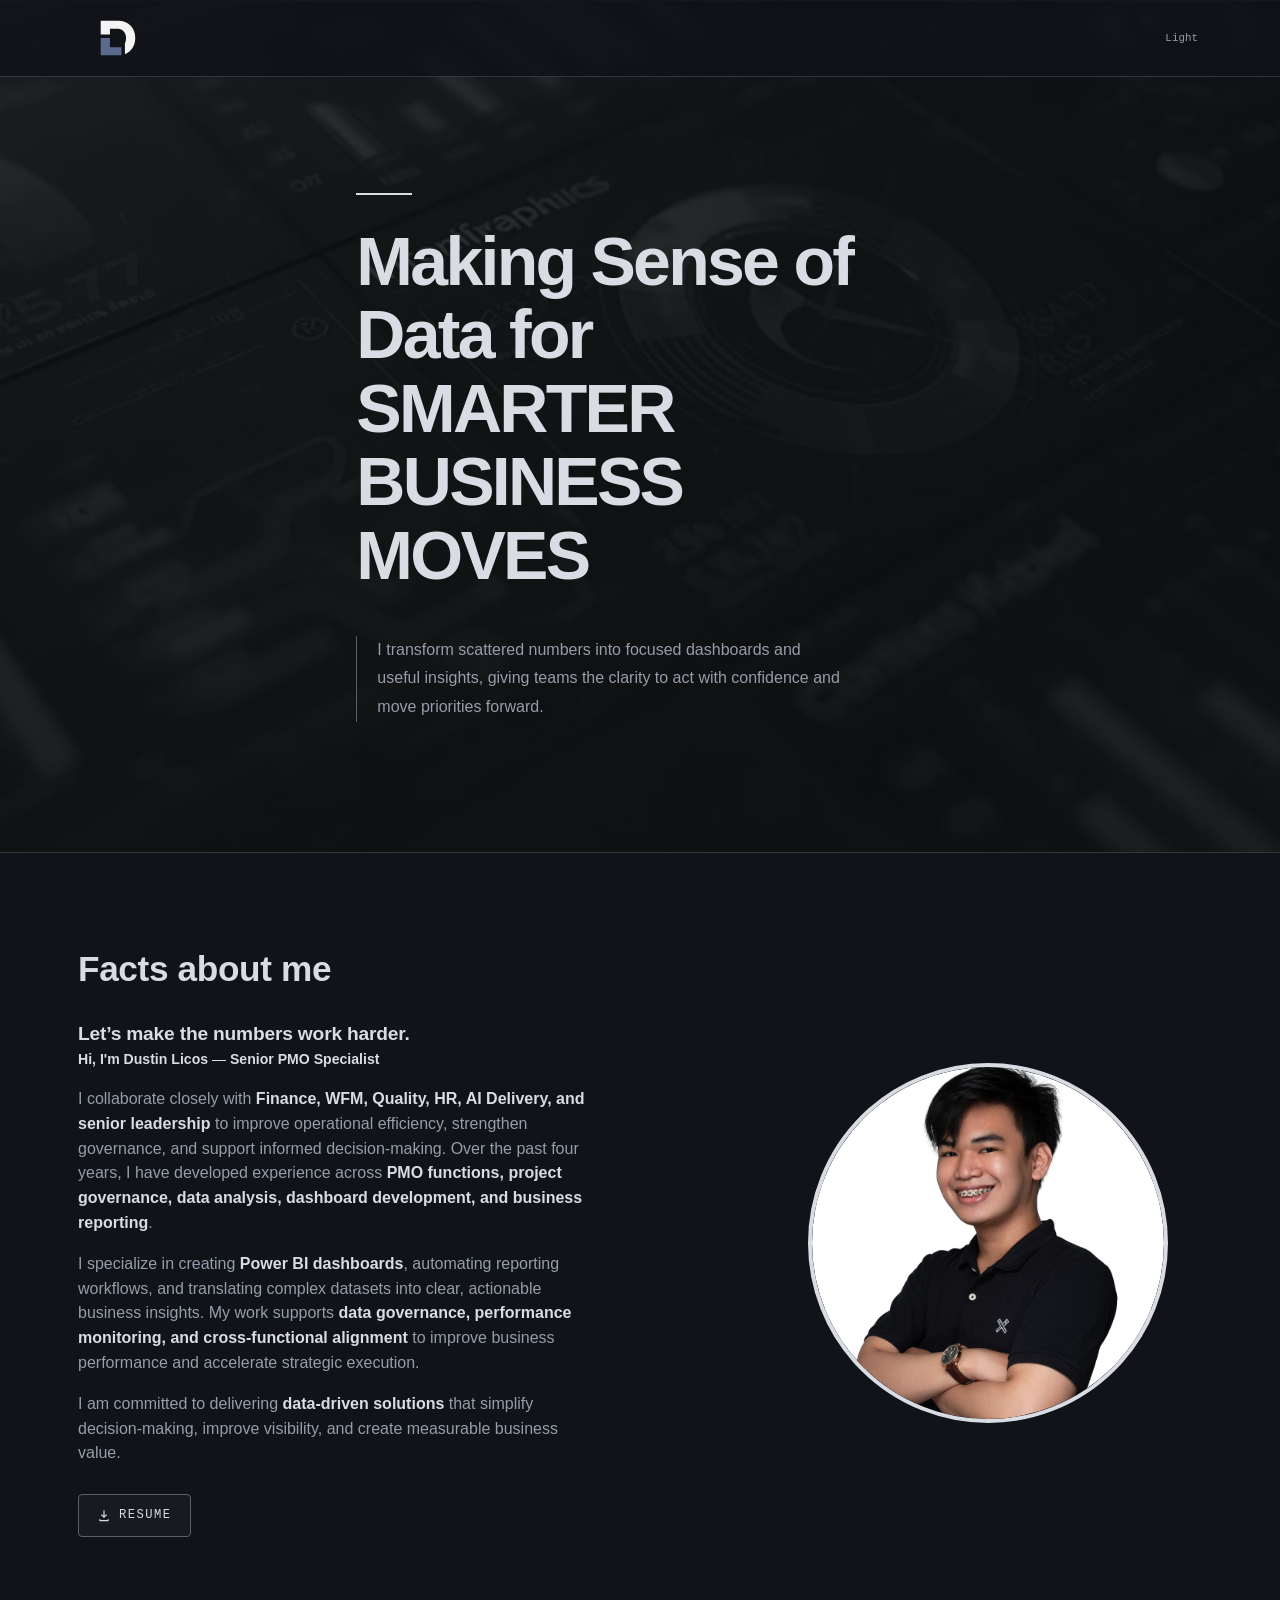
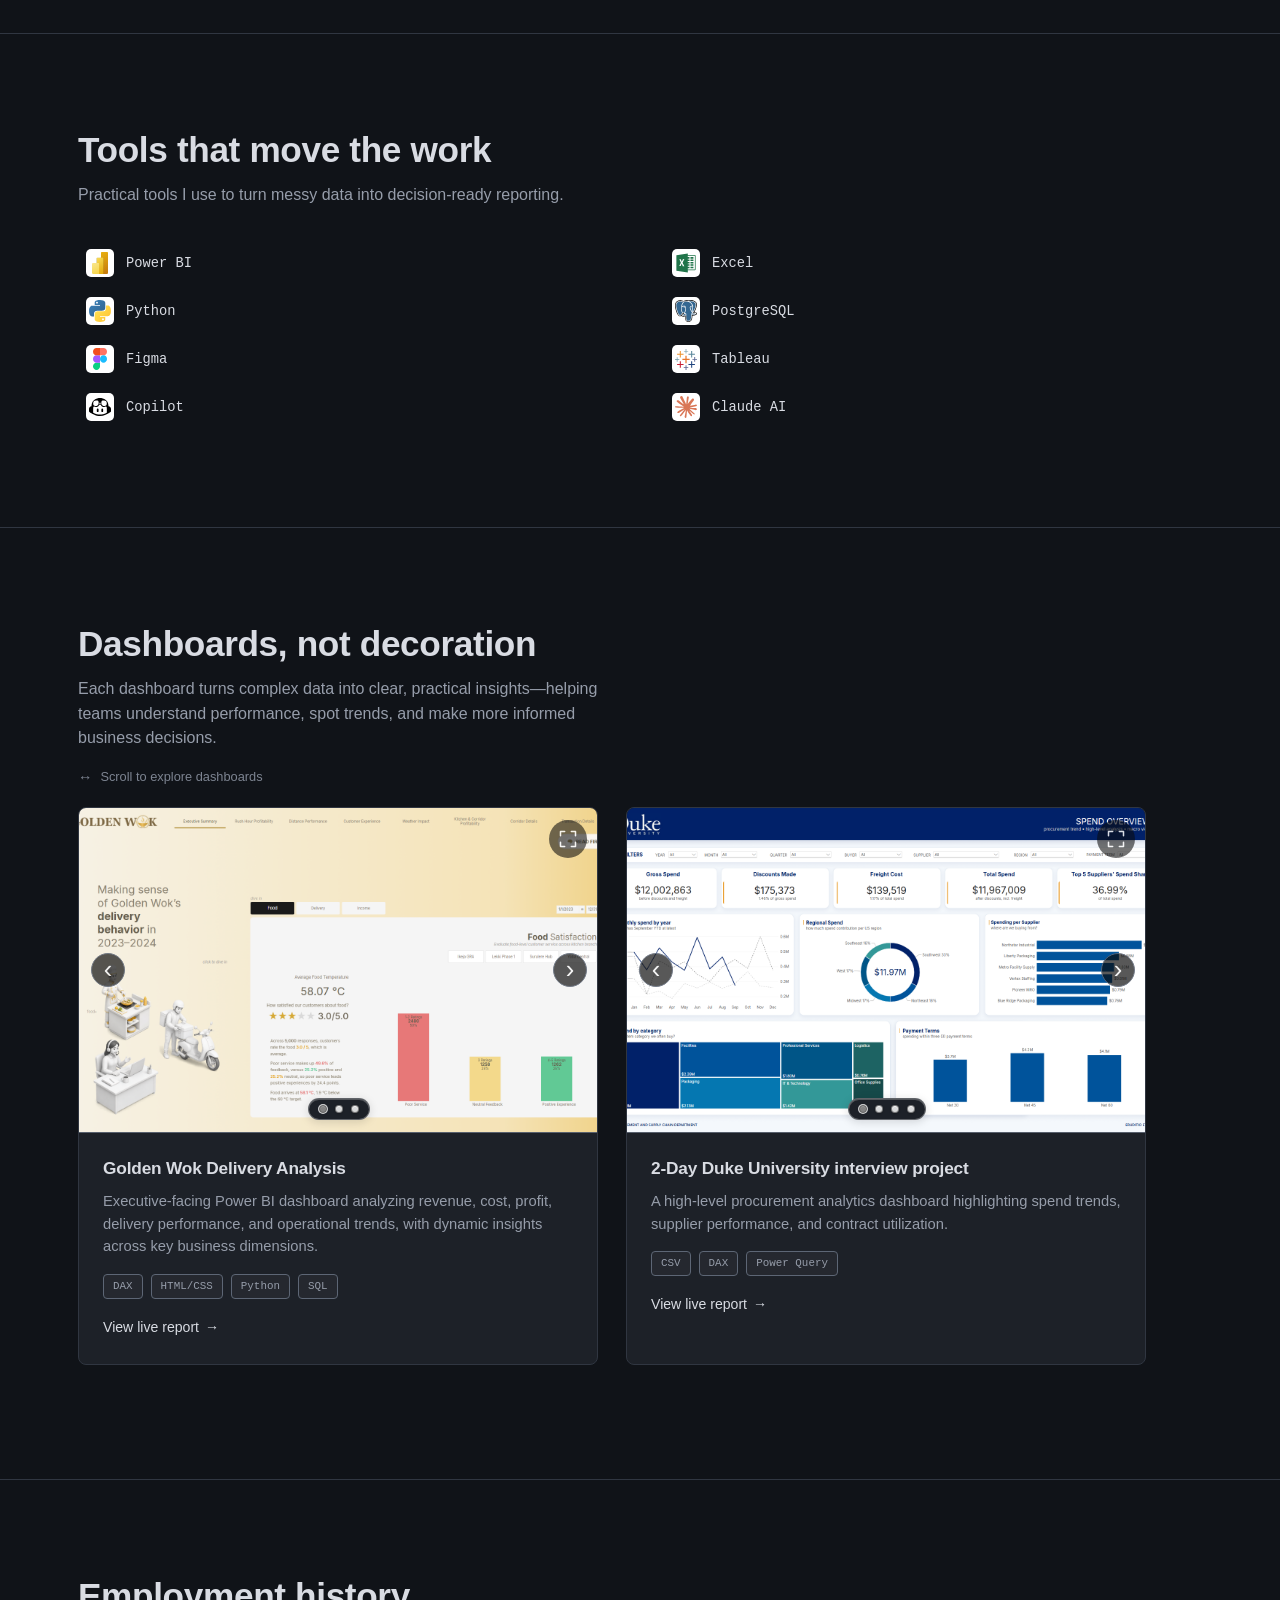
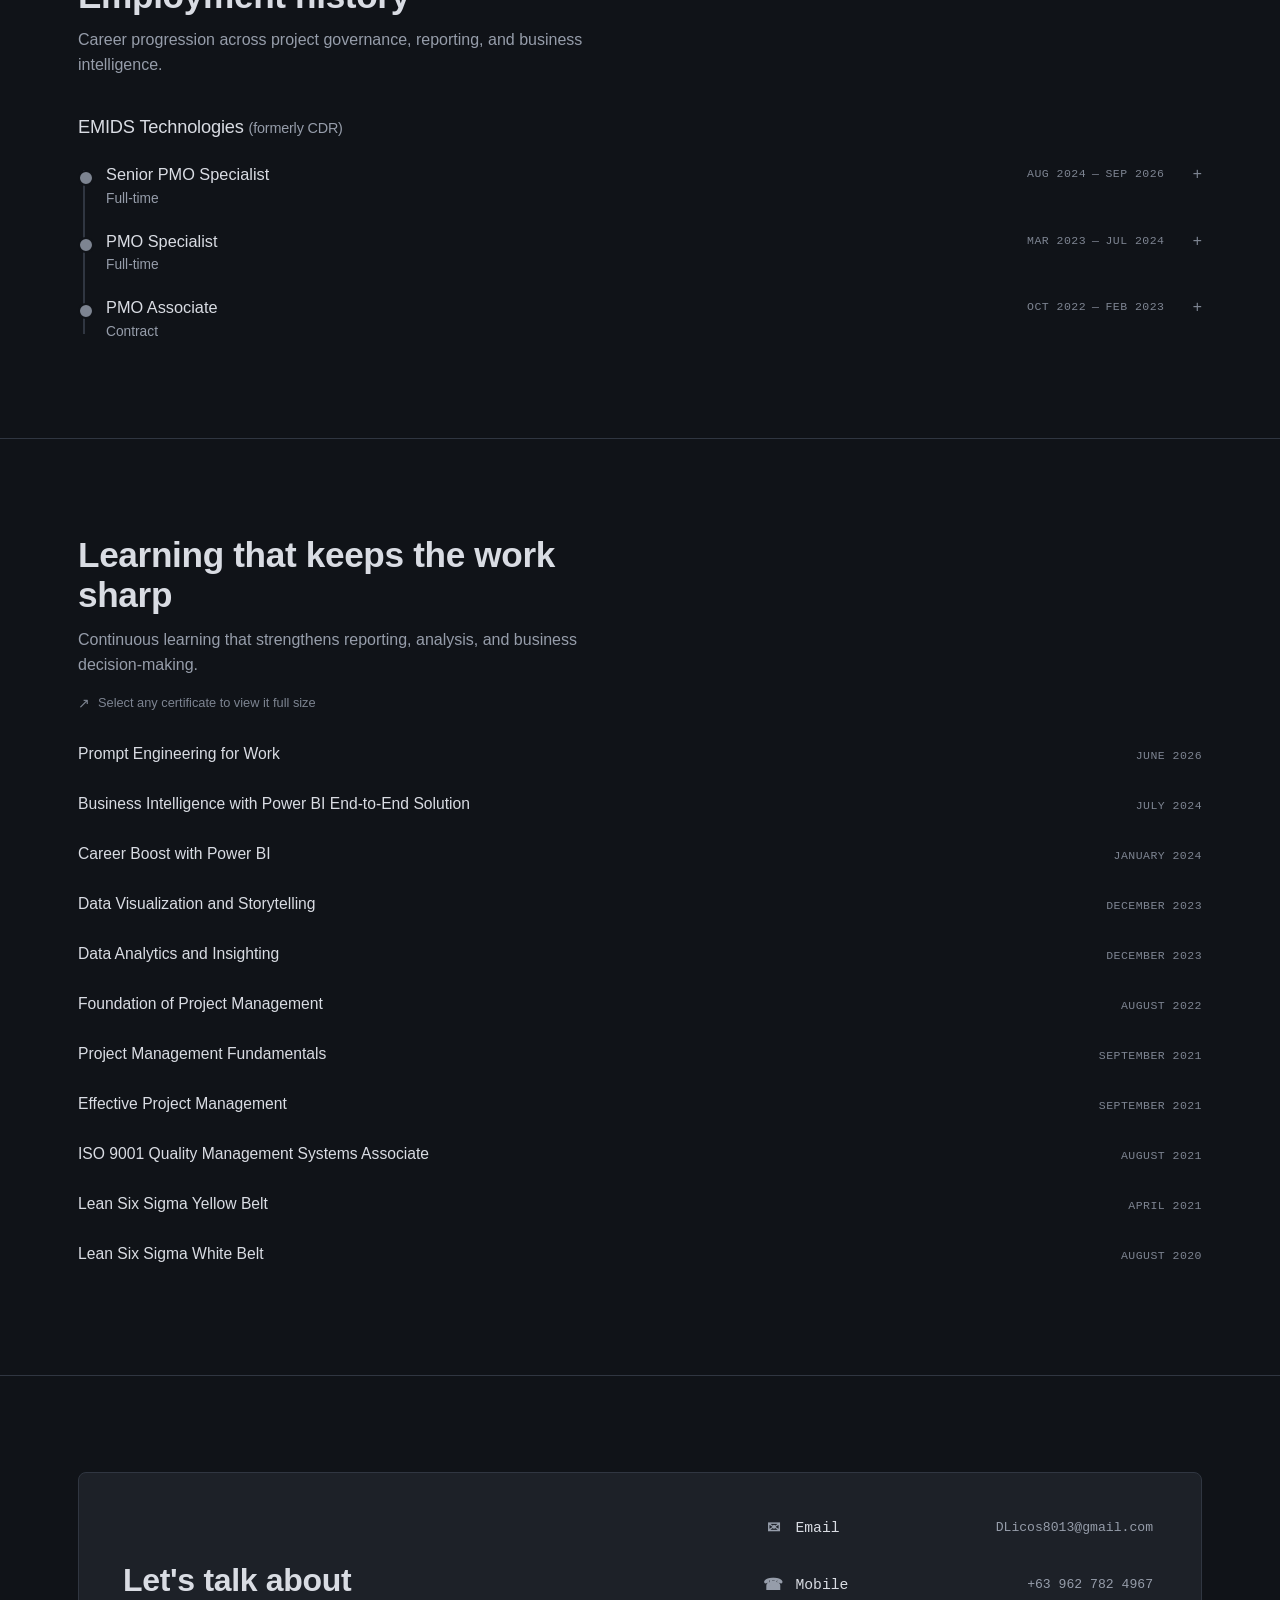
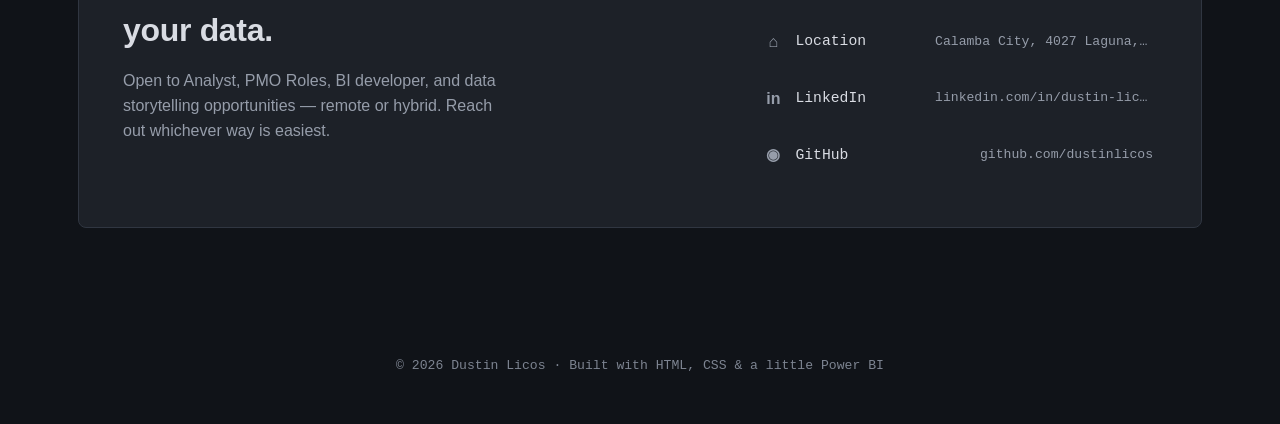
==== index.html @ a52dbe05 "added employment history" ====
<!DOCTYPE html>
<html lang="en">
<head>
<meta charset="UTF-8">
<meta name="viewport" content="width=device-width, initial-scale=1.0">
<title>Dustin Licos — Data & Power BI Portfolio</title>
<meta name="description" content="Data analytics portfolio — Power BI dashboards, tech stack, and case studies.">

<!--
============================================================================
  HOW THIS SITE IS STRUCTURED  (3 files — read this before you edit)
============================================================================
  index.html   → this file. Structure and content only (what you see).
  styles.css   → all visual design: colors, fonts, layout, hover effects,
                 animations. The :root block at the very top of styles.css
                 holds every color/font as a variable — change one line
                 there and it updates everywhere that variable is used.
  script.js    → the two small behaviors on this page: the footer year,
                 the hero bar-chart "grow on load" animation, and smooth
                 in-page scrolling for the nav links.
  All three files must sit in the same folder and stay linked via the
  <link rel="stylesheet"> tag in <head> and the <script src="script.js">
  tag near the end of <body> — don't rename one without updating the other.

  WHAT TO EDIT, TOP TO BOTTOM:
  0. ADD YOUR PHOTO → save a square headshot as "profile.jpg" in this same
                       folder (next to index.html). It's used in two spots:
                       the larger hero photo (search for class="hero-photo").
                       Until you add the file, the spot automatically shows
                       your initials instead — nothing looks broken.
                       If the crop looks off (e.g. head cut off, too much
                       empty space), open styles.css and adjust the two
                       variables near the top: --photo-pos (recenters the
                       crop) and --photo-zoom (zooms in/out).
  1. Find & replace "Jordan Blake" with your name (appears ~4 times).
  2. Edit the text inside !-- EDIT: ... -- comments throughout this file.
  3. TECH STACK  → search for id="tech-stack" and edit the .tool-item entries.
  4. PROJECTS    → search for id="portfolio" and duplicate a .project-card
                   block for each dashboard you want to show.
  5. ADD POWER BI SCREENSHOTS:
       Export each Power BI report as a PNG or JPG screenshot and save them
       in that dashboard's image folder using the pattern dashboard-01-01.png,
       dashboard-01-02.png, and so on. Set data-screenshots to the number of
       images for that dashboard. Its arrow controls and enlarged preview stay
       scoped to that project's screenshots.

         <div class="dashboard-carousel" data-carousel data-screenshots="2">
           <button class="carousel-arrow carousel-prev" type="button"
                   aria-label="Previous screenshot">&lsaquo;</button>
           <img class="viz-image" src="dashboard 1 images/dashboard-01-01.png"
                alt="Sales Dashboard Power BI report screenshot 1">
           <button class="carousel-arrow carousel-next" type="button"
                   aria-label="Next screenshot">&rsaquo;</button>
           <button class="dashboard-expand" type="button" aria-label="Enlarge dashboard screenshot" title="Enlarge screenshot">
             <svg viewBox="0 0 24 24" aria-hidden="true"><path d="M8 3H3v5M16 3h5v5M21 16v5h-5M8 21H3v-5"/></svg>
           </button>
         </div>

  6. CONTACT LINKS → search for id="contact" and update email / LinkedIn / GitHub.
  7. Fonts: Inter (body), Space Grotesk (headlines), JetBrains Mono (data
     labels/numbers) — loaded via the Google Fonts @import at the top of
     styles.css.
  8. To publish: create a GitHub repo named "username.github.io", upload
     all three files (index.html, styles.css, script.js) to it, then turn
     on Pages in repo Settings.
============================================================================
-->

<link rel="stylesheet" href="styles.css">
<script>
  if (localStorage.getItem('portfolio-theme') === 'light') {
    document.documentElement.dataset.theme = 'light';
  }
</script>
</head>
<body>

<header class="nav">
  <div class="nav-inner">
    <a class="nav-brand" href="#" aria-label="Dustin Licos home">
      <img class="nav-logo nav-logo-light" src="logo/logo-black.svg" alt="Dustin Licos">
      <img class="nav-logo nav-logo-dark" src="logo/logo-white.svg" alt="Dustin Licos">
    </a>
    <button class="theme-toggle" id="theme-toggle" type="button" aria-label="Switch to light theme" title="Switch to light theme">
      <span class="theme-toggle-label">Light</span>
    </button>
  </div>
</header>

<!-- ============================== HERO ============================== -->
<section class="hero">
  <div class="wrap hero-layout">
    <div class="hero-copy">
      <h1>Making Sense of Data for <span>SMARTER BUSINESS MOVES</span></h1>
      <div class="hero-support">
        <p>I transform scattered numbers into focused dashboards and useful insights, giving teams the clarity to act with confidence and move priorities forward.</p>
      </div>
    </div>
  </div>
</section>

<!-- ============================== TECH STACK ============================== -->
<section id="tech-stack">
  <div class="wrap">
    <div class="sec-head">
      <h2>Tools that move the work</h2>
      <p>Practical tools I use to turn messy data into decision-ready reporting.</p>
    </div>
    <ul class="tool-list" aria-label="Technology tools">
      <li class="tool-item" tabindex="0"><img class="tool-logo" src="tool-logos/power-bi.svg" alt="" aria-hidden="true"><span class="tool-name">Power BI</span><span class="tool-description">for decision-ready dashboards and executive reporting.</span></li>
      <li class="tool-item" tabindex="0"><img class="tool-logo" src="tool-logos/excel.svg" alt="" aria-hidden="true"><span class="tool-name">Excel</span><span class="tool-description">for fast analysis, modeling, and operational reporting.</span></li>
      <li class="tool-item" tabindex="0"><img class="tool-logo" src="tool-logos/python.svg" alt="" aria-hidden="true"><span class="tool-name">Python</span><span class="tool-description">for automation, analysis, and repeatable data workflows.</span></li>
      <li class="tool-item" tabindex="0"><img class="tool-logo" src="tool-logos/postgresql.svg" alt="" aria-hidden="true"><span class="tool-name">PostgreSQL</span><span class="tool-description">for reliable data storage and reporting foundations.</span></li>
      <li class="tool-item" tabindex="0"><img class="tool-logo" src="tool-logos/figma.svg" alt="" aria-hidden="true"><span class="tool-name">Figma</span><span class="tool-description">for dashboard storytelling and user-friendly design thinking.</span></li>
      <li class="tool-item" tabindex="0"><img class="tool-logo" src="tool-logos/tableau.svg" alt="" aria-hidden="true"><span class="tool-name">Tableau</span><span class="tool-description">for visual storytelling and stakeholder-friendly insights.</span></li>
      <li class="tool-item" tabindex="0"><img class="tool-logo" src="tool-logos/copilot.svg" alt="" aria-hidden="true"><span class="tool-name">Copilot</span><span class="tool-description">to speed up analysis, documentation, and implementation work.</span></li>
      <li class="tool-item" tabindex="0"><img class="tool-logo" src="tool-logos/claude.svg" alt="" aria-hidden="true"><span class="tool-name">Claude AI</span><span class="tool-description">for faster research, synthesis, and problem-solving support.</span></li>
    </ul>
  </div>
</section>

<!-- ============================== PORTFOLIO ============================== -->
<section id="portfolio">
  <div class="wrap">
    <div class="sec-head">
      <h2>Dashboards, not decoration</h2>
      <p>Each dashboard turns complex data into clear, practical insights—helping teams understand performance, spot trends, and make more informed business decisions.</p>
    </div>
    <p class="section-hint"><span aria-hidden="true">↔</span> Scroll to explore dashboards</p>

    <div class="projects-shell">
      <div class="projects">

      <!-- PROJECT 1 -->
      <article class="project-card">
        <div class="viz-frame">
          <span class="viz-tag">Static previews</span>
          <div class="dashboard-carousel" data-carousel data-screenshots="3">
            <button class="carousel-arrow carousel-prev" type="button" aria-label="Previous screenshot" hidden>&lsaquo;</button>
            <img class="viz-image" src="dashboard 1 images/dashboard-01-01.png" alt="Golden Wok Delivery Analysis Power BI report screenshot 1">
            <div class="dashboard-image-placeholder" role="status" hidden>
              <strong>Preview coming soon</strong>
              <span>This dashboard screenshot is being updated.</span>
            </div>
            <button class="carousel-arrow carousel-next" type="button" aria-label="Next screenshot" hidden>&rsaquo;</button>
            <button class="dashboard-expand" type="button" aria-label="Enlarge Golden Wok Delivery Analysis dashboard screenshot" title="Enlarge screenshot">
              <svg viewBox="0 0 24 24" aria-hidden="true"><path d="M8 3H3v5M16 3h5v5M21 16v5h-5M8 21H3v-5"/></svg>
            </button>
            <nav class="dashboard-card-pagination" aria-label="Dashboard screenshots"></nav>
          </div>
        </div>
        <div class="project-body">
          <h3>Golden Wok Delivery Analysis</h3>
          <p>Executive-facing Power BI dashboard analyzing revenue, cost, profit, delivery performance, and operational trends, with dynamic insights across key business dimensions.</p>
          <div class="project-tags"><span>DAX</span><span>HTML/CSS</span><span>Python</span><span>SQL</span></div>
          <a class="project-link" href="https://app.powerbi.com/reportEmbed?reportId=bcc2a660-709d-4211-bbe5-2beb1060d9e2&autoAuth=true&ctid=b7909d6d-d7bc-4f74-b540-a0b4aa2cd540" target="_blank" rel="noopener">View live report <span class="arrow">→</span></a>
        </div>
      </article>

      <!-- PROJECT 2 -->
      <article class="project-card">
        <div class="viz-frame">
          <span class="viz-tag">Static previews</span>
          <div class="dashboard-carousel" data-carousel data-screenshots="4">
            <button class="carousel-arrow carousel-prev" type="button" aria-label="Previous screenshot" hidden>&lsaquo;</button>
            <img class="viz-image" src="dashboard 2 images/dashboard-02-01.png" alt="Customer Churn Early-Warning Power BI report screenshot 1">
            <div class="dashboard-image-placeholder" role="status" hidden>
              <strong>Preview coming soon</strong>
              <span>This dashboard screenshot is being updated.</span>
            </div>
            <button class="carousel-arrow carousel-next" type="button" aria-label="Next screenshot" hidden>&rsaquo;</button>
            <button class="dashboard-expand" type="button" aria-label="Enlarge Customer Churn Early-Warning dashboard screenshot" title="Enlarge screenshot">
              <svg viewBox="0 0 24 24" aria-hidden="true"><path d="M8 3H3v5M16 3h5v5M21 16v5h-5M8 21H3v-5"/></svg>
            </button>
            <nav class="dashboard-card-pagination" aria-label="Dashboard screenshots"></nav>
          </div>
        </div>
        <div class="project-body">
          <h3>2-Day Duke University interview project</h3>
          <p>A high-level procurement analytics dashboard highlighting spend trends, supplier performance, and contract utilization.</p>
          <div class="project-tags"><span>CSV</span><span>DAX</span><span>Power Query</span></div>
          <a class="project-link" href="https://app.powerbi.com/view?r=eyJrIjoiMzllMDVmNmEtYTZjMi00NjU0LThhMGUtY2ZmZjg1ZGQ0ZjJmIiwidCI6ImI3OTA5ZDZkLWQ3YmMtNGY3NC1iNTQwLWEwYjRhYTJjZDU0MCIsImMiOjEwfQ%3D%3D" target="_blank" rel="noopener">View live report <span class="arrow">→</span></a>
        </div>
      </article>

      <!-- PROJECT 3 -->
      <article class="project-card">
        <div class="viz-frame">
          <span class="viz-tag">Static previews</span>
          <div class="dashboard-carousel" data-carousel data-screenshots="1">
            <button class="carousel-arrow carousel-prev" type="button" aria-label="Previous screenshot" hidden>&lsaquo;</button>
            <img class="viz-image" src="dashboard 3 images/dashboard-03-01.png" alt="Supply Chain Cost Tracker Power BI report screenshot 1">
            <div class="dashboard-image-placeholder" role="status" hidden>
              <strong>Preview coming soon</strong>
              <span>This dashboard screenshot is being updated.</span>
            </div>
            <button class="carousel-arrow carousel-next" type="button" aria-label="Next screenshot" hidden>&rsaquo;</button>
            <button class="dashboard-expand" type="button" aria-label="Enlarge Supply Chain Cost Tracker dashboard screenshot" title="Enlarge screenshot">
              <svg viewBox="0 0 24 24" aria-hidden="true"><path d="M8 3H3v5M16 3h5v5M21 16v5h-5M8 21H3v-5"/></svg>
            </button>
            <nav class="dashboard-card-pagination" aria-label="Dashboard screenshots"></nav>
          </div>
        </div>
        <div class="project-body">
          <h3>Organization Wide Summary</h3>
          <p>A consolidated view of organization-wide performance, covering delivery health, critical metrics, financials, resourcing, workforce, AI adoption, and client value.</p>
          <div class="project-tags"><span>DAX</span><span>SQL</span><span>Power Query</span><span>Excel</span></div>
          <a class="project-link" href="#contact">Discuss this project <span class="arrow">→</span></a>
        </div>
      </article>

      <!-- PROJECT 4 -->
      <article class="project-card">
        <div class="viz-frame">
          <span class="viz-tag">Static previews</span>
          <div class="dashboard-carousel" data-carousel data-screenshots="1">
            <button class="carousel-arrow carousel-prev" type="button" aria-label="Previous screenshot" hidden>&lsaquo;</button>
            <img class="viz-image" src="dashboard 4 images/dashboard-04-01.png" alt="Marketing Attribution Model Power BI report screenshot 1">
            <div class="dashboard-image-placeholder" role="status" hidden>
              <strong>Preview coming soon</strong>
              <span>This dashboard screenshot is being updated.</span>
            </div>
            <button class="carousel-arrow carousel-next" type="button" aria-label="Next screenshot" hidden>&rsaquo;</button>
            <button class="dashboard-expand" type="button" aria-label="Enlarge Marketing Attribution Model dashboard screenshot" title="Enlarge screenshot">
              <svg viewBox="0 0 24 24" aria-hidden="true"><path d="M8 3H3v5M16 3h5v5M21 16v5h-5M8 21H3v-5"/></svg>
            </button>
            <nav class="dashboard-card-pagination" aria-label="Dashboard screenshots"></nav>
          </div>
        </div>
        <div class="project-body">
          <h3>TBD</h3>
          <p>TBD</p>
          <a class="project-link" href="#contact">Discuss this project <span class="arrow">→</span></a>
        </div>
      </article>

      </div>
    </div>
  </div>
</section>

<!-- ============================== ABOUT ============================== -->
<section id="about">
  <div class="wrap about-grid">
    <div class="about-copy">
      <div class="sec-head" style="margin-bottom:0;">
        <h2>Facts about me</h2>
      </div>
      <h3>Let’s make the numbers work harder.</h3>
      <p class="about-role"><strong>Hi, I'm Dustin Licos</strong> — <strong>Senior PMO Specialist</strong></p>
      <p>I collaborate closely with <strong>Finance, WFM, Quality, HR, AI Delivery, and senior leadership</strong> to improve operational efficiency, strengthen governance, and support informed decision-making. Over the past four years, I have developed experience across <strong>PMO functions, project governance, data analysis, dashboard development, and business reporting</strong>.</p>
      <p>I specialize in creating <strong>Power BI dashboards</strong>, automating reporting workflows, and translating complex datasets into clear, actionable business insights. My work supports <strong>data governance, performance monitoring, and cross-functional alignment</strong> to improve business performance and accelerate strategic execution.</p>
      <p>I am committed to delivering <strong>data-driven solutions</strong> that simplify decision-making, improve visibility, and create measurable business value.</p>
      <a class="btn btn-ghost about-resume" href="resume pdf/resume.pdf" target="_blank" rel="noopener">
        <svg class="resume-icon" viewBox="0 0 24 24" aria-hidden="true" focusable="false">
          <path d="M12 3v11m0 0 4-4m-4 4-4-4M5 18v2h14v-2"></path>
        </svg>
        RESUME
      </a>
    </div>
    <div class="about-photo">
      <span class="hero-photo">
        <span class="hero-photo-frame">
          <img src="profile picture image/profile.jpg" alt="Dustin Licos" onerror="this.remove(); this.parentElement.parentElement.classList.add('photo-fallback')">
          <span class="photo-fallback-initials">DL</span>
        </span>
      </span>
    </div>
  </div>
</section>

<!-- ============================== EMPLOYMENT HISTORY ============================== -->
<section id="employment-history">
  <div class="wrap">
    <div class="sec-head">
      <h2>Employment history</h2>
      <p>Career progression across project governance, reporting, and business intelligence.</p>
    </div>
    <div class="employment-company-group">
      <h3 class="employment-company">EMIDS Technologies <span>(formerly CDR)</span></h3>
      <div class="employment-timeline">
        <details class="employment-entry">
          <summary class="employment-heading">
            <div class="employment-role">
              <h4>Senior PMO Specialist</h4>
              <p class="employment-type">Full-time</p>
            </div>
            <p class="employment-period">
              <time datetime="2024-08">Aug 2024</time>
              <span aria-hidden="true">—</span>
              <time datetime="2026-09">Sep 2026</time>
            </p>
          </summary>
          <ul class="employment-highlights">
            <li>Led the migration of Polaris reporting to the ARC platform with zero disruption to data continuity, helping retire Polaris and deliver approximately USD 50,000 in savings.</li>
            <li>Owned and maintained Power BI dashboards for Executive Summary, Financial, AI, Delivery Excellence, and Resource Profitability, plus weekly RAG, quality, and financial reports for senior leadership.</li>
            <li>Built live Power BI dashboards combining data from multiple sources, supported by clean, well-structured data models for reliable reporting and analysis.</li>
            <li>Used Power Query and Float API integrations to build custom PMO reports beyond standard extracts, improving data quality, structure, and reliability.</li>
            <li>Identified and implemented reporting automation and process improvements that strengthened PMO governance and efficiency.</li>
            <li>Coached internal and external teams in Power BI dashboard development, data analysis, and reporting best practices.</li>
            <li>Trained six teams to build Power BI capability and support self-service reporting.</li>
            <li>Improved month-end close speed by 60% and saved 12 hours of manual reporting work each week through dashboard and automation improvements.</li>
            <li>Maintained 98% on-time data refresh reliability across reporting.</li>
          </ul>
        </details>
        <details class="employment-entry">
          <summary class="employment-heading">
            <div class="employment-role">
              <h4>PMO Specialist</h4>
              <p class="employment-type">Full-time</p>
            </div>
            <p class="employment-period">
              <time datetime="2023-03">Mar 2023</time>
              <span aria-hidden="true">—</span>
              <time datetime="2024-07">Jul 2024</time>
            </p>
          </summary>
          <ul class="employment-highlights">
            <li>Developed Power BI reporting solutions that replaced costly custom report development, saving approximately USD 23,400.</li>
            <li>Maintained and automated reports covering utilization, bench, headcount, leave audits, and resource planning.</li>
            <li>Maintained the PMO reporting cadence from weekly through annual cycles to support ongoing planning and performance tracking.</li>
            <li>Reconciled Float and Polaris data to improve reporting accuracy and consistency.</li>
            <li>Co-facilitated user acceptance testing for Polaris deployments.</li>
          </ul>
        </details>
        <details class="employment-entry">
          <summary class="employment-heading">
            <div class="employment-role">
              <h4>PMO Associate</h4>
              <p class="employment-type">Contract</p>
            </div>
            <p class="employment-period">
              <time datetime="2022-10">Oct 2022</time>
              <span aria-hidden="true">—</span>
              <time datetime="2023-02">Feb 2023</time>
            </p>
          </summary>
          <ul class="employment-highlights">
            <li>Administered Float resource planning to support PMO resource and project operations.</li>
            <li>Supported recurring PMO reporting cycles by organizing operational inputs for utilization, bench, headcount, leave audits, and resource planning reports.</li>
            <li>Delivered onboarding and training on Float and Polaris to support team adoption and accurate day-to-day use.</li>
            <li>Supported PMO continuous-improvement initiatives to strengthen project governance and delivery practices.</li>
          </ul>
        </details>
      </div>
    </div>
  </div>
</section>

<!-- ============================== CERTIFICATIONS ============================== -->
<section id="certifications">
  <div class="wrap certifications-layout">
    <div class="sec-head">
      <h2>Learning that keeps the work sharp</h2>
      <p>Continuous learning that strengthens reporting, analysis, and business decision-making.</p>
    </div>
    <p class="section-hint"><span aria-hidden="true">↗</span> Select any certificate to view it full size</p>
    <ul class="certification-list">
      <li><a class="certification-item" href="certification images/certification-02.jpg" aria-label="Open Prompt Engineering for Work certificate"><strong>Prompt Engineering for Work</strong><time datetime="2026-06">June 2026</time></a></li>
      <li><a class="certification-item" href="certification images/certification-01.png" aria-label="Open Business Intelligence with Power BI End-to-End Solution certificate"><strong>Business Intelligence with Power BI End-to-End Solution</strong><time datetime="2024-07">July 2024</time></a></li>
      <li><a class="certification-item" href="certification images/certification-03.png" aria-label="Open Career Boost with Power BI certificate"><strong>Career Boost with Power BI</strong><time datetime="">January 2024</time></a></li>
      <li><a class="certification-item" href="certification images/certification-04.png" aria-label="Open Data Visualization and Storytelling certificate"><strong>Data Visualization and Storytelling</strong><time datetime="">December 2023</time></a></li>
      <li><a class="certification-item" href="certification images/certification-05.png" aria-label="Open Data Analytics and Insighting certificate"><strong>Data Analytics and Insighting</strong><time datetime="">December 2023</time></a></li>
      <li><a class="certification-item" href="certification images/certification-06.png" aria-label="Open Foundation of Project Management certificate"><strong>Foundation of Project Management</strong><time datetime="">August 2022</time></a></li>
      <li><a class="certification-item" href="certification images/certification-10.png" aria-label="Open Project Management Fundamentals certificate"><strong>Project Management Fundamentals</strong><time datetime="2021-09">September 2021</time></a></li>
      <li><a class="certification-item" href="certification images/certification-11.png" aria-label="Open Effective Project Management certificate"><strong>Effective Project Management</strong><time datetime="2021-09">September 2021</time></a></li>
      <li><a class="certification-item" href="certification images/certification-09.jpg" aria-label="Open ISO 9001 Quality Management Systems Associate certificate"><strong>ISO 9001 Quality Management Systems Associate</strong><time datetime="">August 2021</time></a></li>
      <li><a class="certification-item" href="certification images/certification-07.jpg" aria-label="Open Lean Six Sigma Yellow Belt certificate"><strong>Lean Six Sigma Yellow Belt</strong><time datetime="">April 2021</time></a></li>
      <li><a class="certification-item" href="certification images/certification-08.png" aria-label="Open Lean Six Sigma White Belt certificate"><strong>Lean Six Sigma White Belt</strong><time datetime="">August 2020</time></a></li>
    </ul>
  </div>
</section>

<div class="cert-modal" id="cert-modal" hidden>
  <div class="cert-modal-card">
    <button class="cert-modal-close" type="button" aria-label="Close certificate preview">&times;</button>
    <img id="cert-modal-image" src="" alt="Certificate preview">
  </div>
</div>

<div class="dashboard-modal" id="dashboard-modal" hidden>
  <div class="dashboard-modal-card" role="dialog" aria-modal="true" aria-labelledby="dashboard-modal-title">
    <button class="dashboard-modal-close" type="button" aria-label="Close dashboard preview">&times;</button>
    <button class="dashboard-modal-arrow dashboard-modal-prev" type="button" aria-label="Previous screenshot">&lsaquo;</button>
    <div class="dashboard-modal-info">
      <div>
        <h2 id="dashboard-modal-title"></h2>
        <p class="dashboard-modal-tools"></p>
      </div>
      <a class="dashboard-modal-live-link" href="" target="_blank" rel="noopener" hidden>View live report <span aria-hidden="true">↗</span></a>
    </div>
    <div class="dashboard-modal-viewport" aria-label="Dashboard image. Scroll to zoom, then drag to pan." role="group">
      <img id="dashboard-modal-image" src="" alt="Dashboard screenshot preview">
      <div class="dashboard-image-placeholder dashboard-modal-image-placeholder" role="status" hidden>
        <strong>Preview coming soon</strong>
        <span>This dashboard screenshot is being updated.</span>
      </div>
    </div>
    <p class="dashboard-modal-hint" role="note">Scroll to zoom · Drag to pan</p>
    <nav class="dashboard-modal-pagination" aria-label="Dashboard screenshots"></nav>
    <button class="dashboard-modal-arrow dashboard-modal-next" type="button" aria-label="Next screenshot">&rsaquo;</button>
  </div>
</div>

<div class="report-font-dialog" id="report-font-dialog" hidden>
  <section class="report-font-dialog-card" role="alertdialog" aria-modal="true" aria-labelledby="report-font-title" aria-describedby="report-font-description">
    <span class="report-font-dialog-icon" aria-hidden="true">Aa</span>
    <div class="report-font-dialog-copy">
      <h2 id="report-font-title">A quick note about this report</h2>
      <p id="report-font-description">For the intended look, install the Inter font before viewing this report. Otherwise, some text may appear in a default font.</p>
    </div>
    <div class="report-font-dialog-actions">
      <button class="report-font-cancel" type="button">Go back</button>
      <button class="report-font-continue" type="button">Continue to report <span aria-hidden="true">↗</span></button>
    </div>
  </section>
</div>

<!-- ============================== CONTACT ============================== -->
<section id="contact">
  <div class="wrap">
    <div class="contact-panel">
      <div>
        <h2>Let's talk about your data.</h2>
        <p>Open to Analyst, PMO Roles, BI developer, and data storytelling opportunities — remote or hybrid. Reach out whichever way is easiest.</p>
      </div>
      <div class="contact-links">
        <a class="contact-link" href="mailto:DLicos8013@gmail.com">
          <span class="contact-label"><span class="contact-icon" aria-hidden="true">✉</span>Email</span>
          <span class="contact-value">DLicos8013@gmail.com</span>
        </a>
        <a class="contact-link" href="tel:+639627824967">
          <span class="contact-label"><span class="contact-icon" aria-hidden="true">☎</span>Mobile</span>
          <span class="contact-value">+63 962 782 4967</span>
        </a>
        <a class="contact-link" href="https://maps.google.com/?q=Calamba+City+4027+Laguna+PH" target="_blank" rel="noopener">
          <span class="contact-label"><span class="contact-icon" aria-hidden="true">⌂</span>Location</span>
          <span class="contact-value">Calamba City, 4027 Laguna, PH</span>
        </a>
        <a class="contact-link" href="https://www.linkedin.com/in/dustin-licos-b08215243/" target="_blank" rel="noopener">
          <span class="contact-label"><span class="contact-icon" aria-hidden="true">in</span>LinkedIn</span>
          <span class="contact-value">linkedin.com/in/dustin-licos</span>
        </a>
        <a class="contact-link" href="https://github.com/dustinlicos" target="_blank" rel="noopener">
          <span class="contact-label"><span class="contact-icon" aria-hidden="true">◉</span>GitHub</span>
          <span class="contact-value">github.com/dustinlicos</span>
        </a>
      </div>
    </div>
  </div>
</section>

<footer>
  © <span id="year"></span> Dustin Licos · Built with HTML, CSS & a little Power BI
</footer>


<script src="script.js"></script>
</body>
</html>
---- styles.css ----
/* ============================================================================
   STYLES.CSS — how this file is organized
   ----------------------------------------------------------------------------
   1. :root         → every color, font, and the max page width, as variables.
                       This is the control panel — start here.
   2. Global resets → box-sizing, base body background/font, link defaults.
   3. One block per component, in the same top-to-bottom order they appear
      in index.html: NAV → HERO → ABOUT → TECH STACK → PORTFOLIO → EMPLOYMENT → CERTIFICATIONS → CONTACT.
   4. Media queries for each component live right next to that component's
      rules (not grouped separately), so responsive behavior is easy to find.
   5. A prefers-reduced-motion query at the very bottom turns off all motion
      for people who've asked their OS to reduce it — an accessibility must.
   ============================================================================ */

  :root{
    color-scheme:dark;
    /* ---------- palette ---------- */
    --bg:        #101318;
    --bg-soft:   #171a21;
    --panel:     #1d2128;
    --panel-2:   #252a33;
    --line:      #58606d;
    --line-soft: #303641;
    --blue:      #d9dce3;
    --blue-deep: #969daa;
    --blue-bright:#d9dce3;
    --cyan:      #c2c8d2;
    --indigo:    #aab2c0;
    --blue-dim:  #5d6675;
    --blue-glow: rgba(190,202,222,.08);
    --text:      #d9dce3;
    --text-dim:  #969daa;
    --text-faint:#7d8491;
    --text-muted:#969daa;
    --interactive-hover:#ffffff;
    --header-background:rgba(16,19,24,.84);
    --hero-overlay:rgba(12,17,25,.82);
    --control-text:#f5f5f5;

    /* ---------- type ---------- */
    --display: "Space Grotesk", "Calibri", sans-serif;
    --body:    "Inter", "Calibri", sans-serif;
    --mono:    "JetBrains Mono", "Consolas", monospace;

    --maxw: 1180px;

    /* Crop position for your headshot in the circular photo frames.
       Format: "horizontal% vertical%". 50% 50% = dead center.
       If your head is getting cut off at the top, lower the second
       number (e.g. 50% 15% or 50% 0%) to shift the visible window up. */
    --photo-pos: 50% 25%;

    /* Zoom level for the headshot. 1 = no zoom. Try 1.2–1.5 to zoom in
       (crops in tighter, good if there's a lot of empty space around
       your head); values below 1 zoom back out. */
    --photo-zoom: 1;
  }
  :root[data-theme="light"]{
    color-scheme:light;
    --bg:#f5f5f2;
    --bg-soft:#eaeae6;
    --panel:#ffffff;
    --panel-2:#eeeeeb;
    --line:#b7b7b1;
    --line-soft:#deded8;
    --blue:#171716;
    --blue-deep:#50504b;
    --blue-bright:#171716;
    --cyan:#4c4c47;
    --indigo:#55554f;
    --blue-dim:#a6a69f;
    --blue-glow:rgba(0,0,0,.08);
    --text:#20201e;
    --text-dim:#555550;
    --text-faint:#777770;
    --text-muted:#62625c;
    --interactive-hover:#62625c;
    --header-background:rgba(250,250,248,.9);
    --hero-overlay:rgba(245,245,242,.84);
    --control-text:#f5f5f5;
  }

  @import url('https://fonts.googleapis.com/css2?family=Space+Grotesk:wght@400;500;600;700&family=Inter:wght@400;500;600;700&family=JetBrains+Mono:wght@400;500;600&display=swap');

  ::view-transition-old(root),
  ::view-transition-new(root){ animation-duration:180ms; }
  ::view-transition-old(root){
    z-index:1; animation:theme-fade-out 180ms ease-out both;
  }
  ::view-transition-new(root){
    z-index:2;
    animation:theme-fade-in 180ms ease-out both;
  }
  @keyframes theme-fade-out{
    to{ opacity:0; }
  }
  @keyframes theme-fade-in{
    from{ opacity:0; }
    to{ opacity:1; }
  }

  *{ box-sizing:border-box; margin:0; padding:0; }
  html{ scroll-behavior:smooth; }

  body{
    position:relative;
    display:flex; flex-direction:column;
    background:var(--bg);
    background-color:var(--bg);
    background-attachment:fixed;
    color:var(--text);
    font-family:var(--body);
    line-height:1.55;
    -webkit-font-smoothing:antialiased;
  }
  body > header{ order:1; }
  body > .hero{ order:2; }
  body > #about{ order:3; }
  body > #tech-stack{ order:4; }
  body > #portfolio{ order:5; }
  body > #employment-history{ order:6; }
  body > #certifications{ order:7; }
  body > #contact{ order:8; }
  body > footer{ order:9; }
  body.modal-open{ overflow:hidden; }

  ::selection{ background:var(--blue); color:var(--bg); }

  a{ color:inherit; text-decoration:none; }
  a,button{ transition:color .2s ease; }
  a:not(.btn-primary):not(.certification-item):hover,
  a:not(.btn-primary):not(.certification-item):focus-visible{
    color:var(--interactive-hover);
  }
  button:not(.dashboard-expand):not(.carousel-arrow):not(.dashboard-modal-close):not(.dashboard-modal-arrow):not(.dashboard-pagination-dot):not(.cert-modal-close):hover:not(:disabled),
  button:not(.dashboard-expand):not(.carousel-arrow):not(.dashboard-modal-close):not(.dashboard-modal-arrow):not(.dashboard-pagination-dot):not(.cert-modal-close):focus-visible:not(:disabled){
    color:var(--interactive-hover);
  }
  img{ max-width:100%; display:block; }

  .wrap{ max-width:var(--maxw); margin:0 auto; padding:0 28px; }

  h1,h2,h3{ font-family:var(--display); font-weight:600; letter-spacing:-0.01em; }

  :focus-visible{ outline:2px solid var(--blue); outline-offset:3px; border-radius:4px; }

  /* ---------------------------------- NAV ---------------------------------- */
  header.nav{
    position:fixed; top:0; left:0; right:0; z-index:100;
    background:var(--header-background);
    border-bottom:1px solid var(--line-soft);
  }
  .nav-inner{
    max-width:var(--maxw); margin:0 auto; padding:2px 32px;
    display:flex; align-items:center; justify-content:space-between;
    gap:24px;
  }
  .nav-brand{
    display:inline-flex; flex:none; align-items:center;
  }
  .nav-logo{
    display:block; width:auto; max-width:240px; height:72px; object-fit:contain;
  }
  .nav-logo-light{ display:none; }
  :root[data-theme="light"] .nav-logo-light{ display:block; }
  :root[data-theme="light"] .nav-logo-dark{ display:none; }
  .theme-toggle{
    flex:none; padding:6px 0; border:0;
    background:transparent; color:var(--text-dim);
    font-family:var(--mono); font-size:.68rem; font-weight:500; cursor:pointer;
    transition:color .2s ease;
  }
  .theme-toggle:hover,.theme-toggle:focus-visible{
    color:var(--text);
  }
  @media (max-width:980px){
    .nav-inner{
      display:flex;
      padding-top:0; padding-bottom:0;
    }
    .nav-logo{ max-width:220px; height:62px; }
  }
  @media (max-width:600px){
    .wrap{ padding-left:18px; padding-right:18px; }
    .nav-inner{ padding-left:20px; padding-right:20px; }
    .nav-logo{ max-width:200px; height:56px; }
    .sec-head h2{ max-width:12ch; }
    .hero-copy h1{ max-width:100%; }
    .hero-support{ margin-top:30px; }
  }

  /* ---------------------------------- HERO ---------------------------------- */
  .hero{
    position:relative;
    min-height:calc(100vh - 68px);
    display:flex; align-items:center;
    padding:150px 0 130px;
    overflow:hidden;
    background:var(--bg);
  }
  .hero::before{
    content:""; position:absolute; z-index:0; inset:-16% -8%;
    background:
      linear-gradient(var(--hero-overlay), var(--hero-overlay)),
      url("background images/background.jpg") center / cover no-repeat;
    filter:grayscale(1);
    opacity:.78;
    transform:translate3d(0, calc(var(--scroll-y, 0px) * .55), 0) scale(1.08);
    will-change:transform; pointer-events:none;
  }
  .hero > *{ position:relative; z-index:1; }
  .hero-layout{
    display:grid; grid-template-columns:1fr; align-items:start;
  }
  .hero-copy{ padding-top:42px; max-width:920px; }
  .hero-copy::before{
    content:""; display:block; width:56px; height:2px;
    margin-bottom:30px; background:var(--text);
  }
  .hero-copy h1{
    font-size:clamp(3.2rem,8vw,7rem);
    line-height:1.02; letter-spacing:-.04em; color:var(--text);
    max-width:13ch;
  }
  .hero-copy h1 span{
    color:var(--text); font-style:normal;
  }
  .hero-support{
    display:flex; align-items:center; margin-top:38px;
    max-width:620px; padding-left:20px; border-left:1px solid var(--line);
  }
  .hero-support p{
    max-width:52ch; color:var(--text-dim); font-family:var(--body);
    font-size:1rem; line-height:1.8; text-transform:none;
    letter-spacing:0;
  }
  .hero-grid{
    display:grid; grid-template-columns:1.05fr .95fr; gap:56px; align-items:center;
    perspective:1400px;
  }
  @media (max-width:900px){ .hero-grid{ grid-template-columns:1fr; } }
  .hero-about{
    align-self:stretch; padding:48px 42px;
    background:rgba(32,32,32,.72); border:1px solid var(--line);
    border-radius:16px; color:var(--text-dim);
  }
  .hero-about h2{ color:var(--text); font-size:clamp(2rem,4vw,3rem); }
  .hero-about-rule{ width:150px; height:2px; background:var(--blue); margin:22px 0 48px; }
  .hero-about h3{ color:var(--text); font-size:clamp(1.35rem,2.5vw,1.85rem); }
  .hero-about h3 span, .hero-about strong{ color:var(--blue); }
  .hero-about p{ margin-top:28px; font-size:1rem; line-height:1.8; }
  .hero-about .hero-about-role{ color:var(--text); margin-top:38px; }
  @media (max-width:900px){
    .hero-about{ padding:36px 30px; }
    .hero-about-rule{ margin-bottom:32px; }
  }

  /* -------- hero identity: large photo -------- */
  .hero-identity{
    display:flex; flex-direction:column; align-items:flex-start;
    gap:14px; margin-bottom:8px;
  }
  .hero-photo{
    position:relative;
    width:min(300px, 58vw);
    aspect-ratio:4/5;
    flex:none;
  }
  /* soft blurred glow sitting behind the subject — gives depth without a hard edge */
  
  .hero-photo-frame{
    position:relative; z-index:1; display:block; width:100%; height:100%;
  }
  .hero-photo-frame img,
  .hero-photo-frame .photo-fallback-initials{
    width:100%; height:100%; display:block; object-fit:cover;
    object-position:var(--photo-pos, 50% 25%);
    transform:scale(var(--photo-zoom, 1));
  }
  /* a faint tint pulled from the site palette so the photo's color grading
     matches the page instead of looking like a pasted-in image */

  .hero-photo-frame .photo-fallback-initials{
    display:none; align-items:center; justify-content:center;
    background:var(--panel);
    font-family:var(--display); font-weight:700; font-size:2.4rem; color:var(--blue-bright);
  }
  .hero-photo.photo-fallback .photo-fallback-initials{ display:flex; }

  .hero-name-label{
    display:block; font-family:var(--mono); font-size:.78rem;
    color:var(--text-faint); text-transform:uppercase; letter-spacing:.09em;
    margin-bottom:2px;
  }
  .hero-name-text{
    font-size:clamp(1.7rem, 3.4vw, 2.3rem);
    color:var(--text);
  }

  .eyebrow{
    display:inline-flex; align-items:center; gap:8px;
    font-family:var(--mono); font-size:.78rem; color:var(--blue-bright);
    margin-bottom:22px;
  }
  .eyebrow .dot{ width:5px; height:5px; border-radius:50%; background:var(--blue-bright); }

  .hero h1{
    font-size:clamp(2.5rem, 5.4vw, 4.25rem);
    line-height:1.08;
    color:var(--text);
    max-width:15ch;
    padding:0 .08em .08em 0;
  }
  .hero h1 span{
    color:var(--blue-bright);
    background:none;
    -webkit-text-fill-color:currentColor;
  }

  .hero p.lede{
    margin-top:22px; font-size:1.08rem; color:var(--text-dim); max-width:46ch;
  }

  .hero-actions{ display:flex; gap:14px; margin-top:34px; flex-wrap:wrap; }
  .btn{
    font-family:var(--body); font-weight:500; font-size:.94rem;
    padding:11px 18px; border-radius:4px; transition:background .2s ease, border-color .2s ease, color .2s ease;
    display:inline-flex; align-items:center; gap:8px;
  }
  .btn-primary{
    background:var(--text);
    color:var(--bg); font-weight:600;
  }
  .btn-primary:hover{ background:var(--text-dim); }
  .btn-ghost{
    border:1px solid var(--line); color:var(--text);
    background:rgba(202,202,202,.04);
  }
  .btn-ghost:hover{ border-color:var(--blue-dim); background:rgba(172,172,172,.08); }

  .hero-stats{ display:flex; gap:36px; margin-top:52px; }
  .stat .num{
    font-family:var(--mono); font-size:1.7rem; font-weight:600; color:var(--text);
  }
  .stat .num .accent{ color:var(--blue-bright); }
  .stat .label{ font-size:.8rem; color:var(--text-faint); margin-top:4px; }

  /* -------- hero dashboard mock -------- */
  .dash{
    position:relative;
    background:var(--panel);
    border:1px solid var(--blue-dim);
    border-radius:8px;
    padding:22px;
    transform-style:preserve-3d;
    transition:transform .2s ease-out;
    will-change:transform;
  }
  .dash-topbar{ display:flex; align-items:center; justify-content:space-between; margin-bottom:18px; }
  .dash-topbar .title{ font-family:var(--mono); font-size:.76rem; color:var(--text-faint); }
  .dash-dots{ display:flex; gap:6px; }
  .dash-dots span{ width:7px; height:7px; border-radius:50%; background:var(--line); }

  .dash-kpis{ display:grid; grid-template-columns:repeat(3,1fr); gap:10px; margin-bottom:16px; }
  .kpi{
    background:rgba(172,172,172,.05);
    border:1px solid var(--line-soft);
    border-radius:6px; padding:12px 12px 10px;
    transition:border-color .25s ease, transform .25s ease, background .25s ease;
  }
  .kpi:hover{ border-color:var(--blue-dim); background:rgba(172,172,172,.08); }
  .kpi .kpi-label{ font-family:var(--mono); font-size:.66rem; color:var(--text-faint); text-transform:lowercase; }
  .kpi .kpi-val{ font-family:var(--mono); font-size:1.15rem; color:var(--text); margin-top:4px; font-weight:600; }
  .kpi .kpi-val small{ color:var(--cyan); font-size:.7rem; margin-left:4px; }

  .dash-chart{
    background:rgba(172,172,172,.04);
    border:1px solid var(--line-soft);
    border-radius:6px; padding:16px;
    height:168px;
    display:flex; align-items:flex-end; gap:8px;
  }
  .bar{
    flex:1; background:var(--text);
    border-radius:4px 4px 0 0;
    height:6%;
    transition:height 1.1s cubic-bezier(.16,1,.3,1);
    opacity:.9;
  }
  .bar:hover{ opacity:1; filter:brightness(1.2); }

  @keyframes bar-breathe{
    0%,100%{ transform:scaleY(1); }
    50%{ transform:scaleY(.93); }
  }
  .dash-chart.breathing .bar{
    animation:bar-breathe 2.6s ease-in-out infinite;
    transform-origin:bottom;
  }
  .dash-chart.breathing .bar:nth-child(2n){ animation-delay:.25s; }
  .dash-chart.breathing .bar:nth-child(3n){ animation-delay:.5s; }
  .dash-chart.breathing .bar:nth-child(4n){ animation-delay:.75s; }

  .dash-footrow{ display:flex; justify-content:space-between; margin-top:14px; }
  .legend{ display:flex; gap:14px; }
  .legend span{ font-family:var(--mono); font-size:.68rem; color:var(--text-faint); display:flex; align-items:center; gap:6px; }
  .legend .sw{ width:8px; height:8px; border-radius:2px; background:var(--blue-bright); }

  /* ---------------------------------- SECTIONS shared ---------------------------------- */
  section{ padding:96px 0; border-top:1px solid var(--line-soft); position:relative; }
  #tech-stack,#portfolio,#about,#employment-history{ background:transparent; }
  .sec-head{ margin-bottom:32px; max-width:60ch; }
  .sec-head .kicker{ font-family:var(--mono); font-size:.78rem; color:var(--blue-bright); margin-bottom:10px; }
  .sec-head h2{ font-size:clamp(1.6rem,3vw,2.2rem); line-height:1.15; white-space:normal; }
  .sec-head p{ color:var(--text-dim); margin-top:12px; font-size:1rem; }

  /* ---------------------------------- TECH STACK ---------------------------------- */
  .tool-list{
    display:grid; grid-template-columns:repeat(2, minmax(0, 1fr)); gap:0 48px;
    width:100%; margin:0; padding:0; list-style:none;
  }
  .tool-item{
    display:flex; align-items:center; gap:12px;
    min-height:48px; padding:8px;
    border-radius:4px;
    color:var(--text); font-family:var(--mono); font-size:.86rem;
    cursor:default; outline:none;
  }
  .tool-name{ flex:none; transition:color .2s ease; }
  .tool-item:hover .tool-name,
  .tool-item:focus-visible .tool-name{ color:var(--interactive-hover); }
  .tool-description{
    max-width:0; overflow:hidden; white-space:nowrap; text-overflow:ellipsis;
    color:var(--text-dim); font-family:var(--body); font-size:.8rem;
    font-weight:400; line-height:1.4; flex:0 1 auto;
    opacity:0; transition:max-width .28s ease, opacity .2s ease;
  }
  .tool-item:hover .tool-description,
  .tool-item:focus-visible .tool-description{
    max-width:min(34rem, calc(100vw - 200px)); opacity:1;
  }
  .tool-logo{
    width:28px; height:28px; flex:none; object-fit:contain;
    padding:3px; border-radius:5px; background:#fff;
  }
  @media (max-width:760px){
    .tool-list{ grid-template-columns:1fr; gap:0; }
  }

  /* ---------------------------------- PORTFOLIO ---------------------------------- */
  .projects-shell{ position:relative; }
  .projects{
    display:flex; gap:28px; overflow-x:auto; scroll-snap-type:x mandatory;
    scrollbar-width:thin; scrollbar-color:var(--blue-dim) transparent;
    padding:4px 2px 18px;
  }
  .projects::-webkit-scrollbar{ height:6px; }
  .projects::-webkit-scrollbar-track{ background:transparent; }
  .projects::-webkit-scrollbar-thumb{ background:var(--blue-dim); border-radius:99px; }
  .projects .project-card{ flex:0 0 520px; scroll-snap-align:start; }
  @media (max-width:860px){
    .projects .project-card{ flex-basis:420px; }
  }

  .project-card{
    border:1px solid var(--line-soft); border-radius:8px; overflow:hidden;
    background:var(--panel);
    transition:border-color .2s ease;
  }
  .project-card:hover{
    border-color:var(--blue-bright);
  }

  .viz-frame{
    aspect-ratio:16/10; min-height:325px; overflow:hidden; position:relative;
    border-bottom:1px solid var(--line);
    background:var(--panel);
  }
  .dashboard-carousel{ position:relative; width:100%; height:100%; }
  .viz-frame .viz-image{ width:100%; height:100%; object-fit:cover; display:block; cursor:zoom-in; }
  .dashboard-carousel .viz-image[hidden],.dashboard-modal-viewport img[hidden]{ display:none; }
  .dashboard-image-placeholder{
   position:absolute; inset:0; display:flex; flex-direction:column;
   align-items:center; justify-content:center; gap:8px; padding:24px;
   background:var(--panel);
   color:var(--text-dim); text-align:center;
  }
  .dashboard-image-placeholder[hidden]{ display:none; }
  .dashboard-image-placeholder strong{ color:var(--text); font-size:1.05rem; }
  .dashboard-image-placeholder span{ color:var(--text-faint); font-size:.82rem; }
  .dashboard-expand{
    position:absolute; top:12px; right:12px; z-index:2;
    width:38px; height:38px; display:grid; place-items:center; padding:8px;
    border:0; border-radius:50%; background:rgba(11,11,11,.65); color:var(--control-text);
    cursor:pointer; opacity:.88; transition:color .2s ease, background .2s ease, opacity .2s ease;
  }
  .dashboard-expand:hover,.dashboard-expand:focus-visible{
    opacity:1; color:var(--control-text); background:rgba(11,11,11,.92);
  }
  .dashboard-expand svg{ width:20px; height:20px; fill:none; stroke:currentColor; stroke-width:1.8; stroke-linecap:round; stroke-linejoin:round; }
  .dashboard-card-pagination{
   position:absolute; z-index:2; bottom:12px; left:50%; transform:translateX(-50%);
   display:flex; align-items:center; justify-content:center; gap:8px;
   padding:6px 10px; border:1px solid rgba(255,255,255,.3); border-radius:999px;
   background:var(--panel);
   box-shadow:0 2px 10px rgba(14,14,14,.14), inset 0 1px rgba(255,255,255,.24);
   backdrop-filter:blur(12px) saturate(140%); -webkit-backdrop-filter:blur(12px) saturate(140%);
  }
  .dashboard-card-pagination:empty{ display:none; }
  .dashboard-card-pagination .dashboard-pagination-dot{ width:8px; height:8px; }
  .carousel-arrow{
    position:absolute; top:50%; z-index:2; transform:translateY(-50%);
    width:34px; height:34px; border:1px solid var(--blue-dim); border-radius:50%;
    background:rgba(11,11,11,.8); color:var(--control-text); font-size:1.6rem;
    padding:0; display:flex; align-items:center; justify-content:center;
    line-height:1; cursor:pointer; opacity:.85; transition:opacity .2s ease, color .2s ease;
  }
  .carousel-arrow[hidden],.dashboard-modal-arrow[hidden]{ display:none; }
  .carousel-arrow:hover,.carousel-arrow:focus-visible{ opacity:1; color:var(--control-text); }
  .carousel-prev{ left:12px; }
  .carousel-next{ right:12px; }

  /* Fallback visual remains available until a report screenshot is added. */
  .viz-mock{
    width:100%; height:100%; padding:20px;
    display:flex; flex-direction:column; justify-content:flex-end; gap:6px;
    transition:transform .5s cubic-bezier(.16,1,.3,1);
  }
  .project-card:hover .viz-mock{ transform:scale(1.04); }
  .viz-mock .row{ display:flex; align-items:flex-end; gap:6px; height:100%; }
  .viz-mock .mbar{ flex:1; background:var(--text); border-radius:3px 3px 0 0; opacity:.65; box-shadow:0 0 16px -4px var(--blue-glow); }
  .project-card:hover .viz-mock .mbar{ opacity:.95; }
  .viz-tag{
    position:absolute; top:14px; left:14px;
    font-family:var(--mono); font-size:.68rem; color:var(--control-text);
    background:rgba(11,11,11,.75); border:1px solid var(--blue-dim);
    padding:4px 10px; border-radius:4px;
  }

  .project-body{ padding:22px 24px 24px; }
  .project-body h3{ font-size:1.08rem; margin-bottom:8px; }
  .project-body p{ color:var(--text-dim); font-size:.92rem; }
  .project-tags{ display:flex; flex-wrap:wrap; gap:8px; margin-top:16px; }
  .project-tags span{
    font-family:var(--mono); font-size:.68rem; color:var(--text-dim);
    border:1px solid var(--blue-dim); background:rgba(172,172,172,.05);
    padding:3px 9px; border-radius:4px;
  }
  .project-link{
    margin-top:18px; display:inline-flex; align-items:center; gap:6px;
    font-size:.88rem; color:var(--blue-bright); font-weight:500;
  }
  .project-link .arrow{ transition:transform .25s ease; }
  .project-link:hover .arrow{ transform:translateX(4px); }

  /* ---------------------------------- ABOUT / IMPACT ---------------------------------- */
  .about-grid{ display:grid; grid-template-columns:minmax(0, 1.2fr) minmax(260px, .8fr); gap:56px; align-items:center; }
  @media (max-width:860px){ .about-grid{ grid-template-columns:1fr; } }
  .about-grid p{ color:var(--text-dim); margin-top:16px; max-width:58ch; }
  .about-grid p:first-of-type{ margin-top:0; }
  .about-copy h3{ margin-top:30px; color:var(--text); font-size:1.2rem; }
  .about-copy h3 span, .about-copy strong{ color:var(--blue-bright); }
  .about-copy .about-role{ color:var(--text); margin-top:22px; font-size:.88rem; }
  .about-resume{ margin-top:28px; font-family:var(--mono); font-size:.76rem; letter-spacing:.12em; }
  .resume-icon{ width:14px; height:14px; fill:none; stroke:currentColor; stroke-width:2; stroke-linecap:round; stroke-linejoin:round; }
  .about-photo{ display:flex; justify-content:center; }
  .about-photo .hero-photo{
    width:min(360px, 100%); aspect-ratio:1; border:4px solid var(--text);
    border-radius:50%; overflow:hidden; background:var(--panel-2);
  }
  .about-photo .hero-photo-frame,
  .about-photo .hero-photo-frame img,
  .about-photo .hero-photo-frame .photo-fallback-initials{ border-radius:50%; }
  @media (max-width:860px){
    .hero{ min-height:calc(100vh - 68px); padding-top:120px; }
    .hero-layout{ gap:30px; }
    .hero-copy{ padding-top:0; }
    .hero-support{ align-items:flex-start; flex-direction:column; gap:22px; }
  }

  .employment-company-group{ padding-top:4px; }
  .employment-company{
    margin:0 0 24px; color:var(--text); font-family:var(--heading);
    font-size:1.14rem; font-weight:500; line-height:1.4;
  }
  .employment-company span{ color:var(--text-dim); font-size:.9rem; font-weight:400; }
  .employment-timeline{ position:relative; display:flex; flex-direction:column; gap:20px; }
  .employment-timeline::before{
    content:""; position:absolute; top:7px; bottom:8px; left:5px;
    width:2px; background:var(--line-soft);
  }
  .employment-entry{ position:relative; padding-left:28px; }
  .employment-entry::before{
    content:""; position:absolute; top:7px; left:0; z-index:1;
    width:12px; height:12px; border-radius:50%;
    background:var(--text-faint); border:2px solid var(--bg);
  }
  .employment-heading{
    display:flex; align-items:flex-start; justify-content:space-between; gap:24px;
    cursor:pointer; list-style:none;
  }
  .employment-heading::-webkit-details-marker{ display:none; }
  .employment-heading::after{
    content:"+"; flex:none; margin-left:4px; color:var(--text-faint);
    font-family:var(--mono); font-size:1rem;
  }
  .employment-entry[open] > .employment-heading::after{ content:"−"; }
  .employment-heading:focus-visible{ outline-offset:6px; }
  .employment-period{
    display:flex; flex:none; align-items:baseline; gap:6px; margin:2px 0 0 auto;
    color:var(--text-faint); font-family:var(--mono); font-size:.72rem;
    letter-spacing:.04em; text-align:right; text-transform:uppercase;
  }
  .employment-role h4{ color:var(--text); font-family:var(--heading); font-size:1.02rem; font-weight:500; line-height:1.4; }
  .employment-type{ margin-top:2px; color:var(--text-dim); font-size:.86rem; }
  .employment-entry:not([open]) > .employment-highlights{ display:none; }
  .employment-highlights{ margin-top:12px; list-style:none; }
  .employment-highlights li{
    position:relative; margin-top:9px; padding-left:16px;
    color:var(--text-dim); font-size:.92rem; line-height:1.55;
  }
  .employment-highlights li::before{
    content:""; position:absolute; top:.65em; left:0; width:5px; height:5px;
    border-radius:50%; background:var(--blue-bright);
  }
  @media (max-width:560px){
    .employment-heading{ gap:10px; }
    .employment-period{ flex-wrap:wrap; justify-content:flex-end; max-width:120px; }
  }

  /* ---------------------------------- CERTIFICATIONS ---------------------------------- */
  .certifications-layout{ display:block; }
  .section-hint{
    display:flex; align-items:center; gap:8px; margin:-16px 0 16px;
    color:var(--text-faint); font-size:.8rem;
  }
  .section-hint span{
    color:var(--text-faint); font-size:.9rem; line-height:1;
  }
  .certification-list{
    display:flex; flex-direction:column; list-style:none; margin:0; padding:0;
  }
  .certification-item{
    display:flex; align-items:baseline; justify-content:space-between; gap:20px;
    padding:14px 10px; margin:0 -10px; border-radius:4px;
    color:var(--text); text-decoration:none;
    transition:color .2s ease, background-color .2s ease;
  }
  .certification-item strong{
    font-family:var(--heading); font-size:.98rem; font-weight:500; line-height:1.4;
  }
  .certification-item time{
    flex:none; color:var(--text-faint); font-family:var(--mono); font-size:.72rem;
    letter-spacing:.04em; text-transform:uppercase;
    transition:color .2s ease;
  }
  .certification-item strong{ transition:color .2s ease; }
  .certification-item:hover strong,
  .certification-item:focus-visible strong,
  .certification-item:hover time,
  .certification-item:focus-visible time{
    color:var(--interactive-hover);
  }
  .certification-item:hover strong,
  .certification-item:focus-visible strong,
  .certification-item:hover time,
  .certification-item:focus-visible time{
    color:var(--interactive-hover);
  }
  .cert-modal[hidden]{ display:none; }
  .cert-modal{
    position:fixed; inset:0; z-index:240; display:grid; place-items:center;
    padding:24px; background:rgba(5,5,5,.78); backdrop-filter:blur(8px);
  }
  .cert-modal-card{
    position:relative; width:min(920px, 92vw); max-height:90vh;
    display:flex; align-items:center; justify-content:center; padding:18px;
    border:1px solid var(--line); border-radius:8px;
    background:var(--panel);
  }
  .cert-modal-card img{
    display:block; width:auto; max-width:100%; max-height:82vh;
    object-fit:contain; border-radius:12px; background:rgba(255,255,255,.02);
  }
  .cert-modal-close{
    position:absolute; top:10px; right:12px; z-index:2; width:34px; height:34px;
    display:grid; place-items:center; border:1px solid var(--line); border-radius:50%;
    background:rgba(10,10,10,.8); color:var(--control-text); cursor:pointer; font-size:1.8rem; line-height:1;
  }
  .dashboard-modal[hidden]{ display:none; }
  .dashboard-modal{
   position:fixed; inset:0; z-index:250; display:grid; place-items:center;
   padding:24px; background:rgba(5,5,5,.88); backdrop-filter:blur(8px);
  }
  .dashboard-modal-card{
   position:relative; width:min(1400px, 96vw); height:min(90vh, 900px);
   display:flex; flex-direction:column; align-items:stretch; gap:10px; padding:24px 64px;
   border:1px solid var(--blue-dim); border-radius:18px;
   background:var(--panel);
   box-shadow:0 32px 90px -30px rgba(0,0,0,.85);
  }
  .dashboard-modal-info{
   display:flex; align-items:center; justify-content:space-between; gap:18px;
   min-height:58px; padding:0 4px;
  }
  .dashboard-modal-info h2{ margin:0; color:var(--text); font-size:1.12rem; }
  .dashboard-modal-tools{ margin:4px 0 0; color:var(--text-muted); font-size:.78rem; }
  .dashboard-modal-live-link{
   flex:none; display:inline-flex; align-items:center; gap:7px; padding:8px 12px;
   border:1px solid var(--blue-dim); border-radius:7px; color:var(--blue-bright);
   font-size:.82rem; font-weight:600; text-decoration:none;
   background:rgba(172,172,172,.07); transition:background .2s ease, border-color .2s ease;
  }
  .dashboard-modal-live-link:hover,.dashboard-modal-live-link:focus-visible{
   border-color:var(--blue-bright); background:rgba(172,172,172,.14);
  }
  .dashboard-modal-live-link[hidden]{ display:none; }
  .dashboard-modal-viewport{
   position:relative; flex:1; width:100%; min-width:0; min-height:0;
   overflow:hidden; touch-action:none;
  }
  .dashboard-modal-hint{
   flex:none; align-self:center; margin:0; padding:5px 9px; border-radius:5px;
   background:rgba(10,10,10,.62); color:var(--control-text); font-size:.72rem;
   line-height:1.2; text-align:center; white-space:nowrap; opacity:.88;
   pointer-events:none; backdrop-filter:blur(3px);
  }
  .dashboard-modal-pagination{
   display:flex; flex:none; align-self:center; justify-content:center; align-items:center; gap:8px;
   min-height:24px; padding:0 10px; border:1px solid rgba(255,255,255,.3);
   border-radius:999px;
   background:var(--panel);
   box-shadow:0 2px 10px rgba(14,14,14,.14), inset 0 1px rgba(255,255,255,.24);
   backdrop-filter:blur(12px) saturate(140%); -webkit-backdrop-filter:blur(12px) saturate(140%);
  }
  .dashboard-pagination-dot{
   width:9px; height:9px; padding:0; border:1px solid rgba(49,49,49,.56);
   border-radius:50%; background:rgba(244,244,244,.88); opacity:1; cursor:pointer;
   box-shadow:0 1px 2px rgba(14,14,14,.24), inset 0 1px rgba(255,255,255,.8);
   transition:background .2s ease, border-color .2s ease, opacity .2s ease, transform .2s ease;
  }
  .dashboard-pagination-dot:hover,.dashboard-pagination-dot:focus-visible{
   border-color:var(--blue-bright); outline:none; transform:scale(1.2);
  }
  .dashboard-pagination-dot.is-current{
   border-color:#656565; background:#838383;
   box-shadow:0 0 0 1px rgba(255,255,255,.8), inset 0 1px rgba(255,255,255,.22);
  }
  .dashboard-modal-viewport.is-zoomed{ cursor:grab; }
  .dashboard-modal-viewport.is-dragging{ cursor:grabbing; }
  .dashboard-modal-viewport img{
   position:absolute; top:50%; left:50%; display:block; width:100%; height:100%;
   object-fit:contain; border-radius:10px; background:rgba(255,255,255,.02);
   transform-origin:center; user-select:none; -webkit-user-drag:none;
  }
  .dashboard-modal-image-placeholder{
   border-radius:10px; background:var(--panel);
  }
  .dashboard-modal-close,.dashboard-modal-arrow{
   position:absolute; z-index:2; display:grid; place-items:center;
   border:1px solid var(--line); border-radius:50%;
   background:rgba(10,10,10,.88); color:var(--control-text); cursor:pointer;
  }
  .dashboard-modal-close{
   top:12px; right:12px; width:38px; height:38px; font-size:1.8rem; line-height:1;
  }
  .dashboard-modal-arrow{
   top:50%; width:44px; height:44px; transform:translateY(-50%);
   border-color:var(--blue-dim); font-size:2rem; line-height:1;
  }
  .dashboard-modal-arrow:hover,.dashboard-modal-close:hover,
  .dashboard-modal-arrow:focus-visible,.dashboard-modal-close:focus-visible{
   color:var(--control-text); border-color:var(--blue-dim);
  }
  .dashboard-modal-prev{ left:12px; }
  .dashboard-modal-next{ right:12px; }
  .report-font-dialog[hidden]{ display:none; }
  .report-font-dialog{
   position:fixed; inset:0; z-index:300; display:grid; place-items:center;
   padding:20px; background:rgba(5,5,5,.62); backdrop-filter:blur(7px);
  }
  .report-font-dialog-card{
   width:min(440px, 100%); display:grid; grid-template-columns:42px minmax(0,1fr);
   gap:16px; padding:24px; border:1px solid rgba(153,153,153,.28);
   border-radius:16px; background:var(--panel);
   box-shadow:0 24px 70px rgba(0,0,0,.4), inset 0 1px rgba(255,255,255,.05);
  }
  .report-font-dialog-icon{
   width:40px; height:40px; display:grid; place-items:center; border-radius:12px;
   border:1px solid rgba(171,171,171,.2); background:rgba(171,171,171,.1);
   color:#d0d0d0; font-family:var(--display); font-size:.88rem; font-weight:600;
  }
  .report-font-dialog-copy h2{ margin:1px 0 7px; color:var(--text); font-size:1rem; }
  .report-font-dialog-copy p{ margin:0; color:var(--text-dim); font-size:.86rem; line-height:1.55; }
  .report-font-dialog-actions{
   grid-column:1 / -1; display:flex; justify-content:flex-end; gap:10px; margin-top:3px;
  }
  .report-font-dialog-actions button{
   min-height:38px; padding:8px 13px; border:1px solid var(--line);
   border-radius:8px; font:inherit; font-size:.82rem; cursor:pointer;
   transition:background .2s ease, border-color .2s ease, color .2s ease;
  }
  .report-font-cancel{ background:rgba(255,255,255,.04); color:var(--text-dim); }
  .report-font-cancel:hover,.report-font-cancel:focus-visible{
   border-color:var(--text-muted); background:rgba(255,255,255,.08); color:var(--text);
  }
  .report-font-continue{
   border-color:rgba(159,159,159,.45) !important;
   background:rgba(159,159,159,.16); color:#e3e3e3;
  }
  .report-font-continue:hover,.report-font-continue:focus-visible{
   border-color:rgba(188,188,188,.7) !important; background:rgba(159,159,159,.24);
  }
  @media (max-width:560px){
    .certification-item{ align-items:flex-start; flex-direction:column; gap:4px; }
    .cert-modal{ padding:18px; }
    .cert-modal-card{ width:min(94vw, 100%); }
    .dashboard-modal{ padding:12px; }
    .dashboard-modal-card{ width:100%; height:88vh; gap:8px; padding:48px 42px 16px; }
    .dashboard-modal-info{ align-items:flex-start; flex-direction:column; justify-content:center; gap:8px; }
    .dashboard-modal-info h2{ font-size:1rem; }
    .dashboard-modal-tools{ font-size:.7rem; }
    .dashboard-modal-live-link{ padding:6px 9px; font-size:.75rem; }
    .dashboard-modal-hint{ font-size:.66rem; }
    .dashboard-modal-prev{ left:4px; }
    .dashboard-modal-next{ right:4px; }
  }

  /* ---------------------------------- CONTACT ---------------------------------- */
  .contact-panel{
    background:var(--panel);
    border:1px solid var(--line-soft);
    border-radius:8px;
    padding:44px;
    display:grid; grid-template-columns:1.2fr .8fr; gap:40px; align-items:center;
    position:relative; overflow:hidden;
  }
  @media (max-width:820px){ .contact-panel{ grid-template-columns:1fr; padding:36px; } }
  .contact-panel h2{ font-size:clamp(1.5rem,3vw,2rem); max-width:14ch; }
  .contact-panel p{ color:var(--text-dim); margin-top:14px; max-width:42ch; }
  .contact-links{ display:flex; flex-direction:column; gap:2px; }
  .contact-link{
    display:flex; align-items:center; justify-content:space-between; gap:16px;
    padding:16px 4px;
    font-family:var(--mono); font-size:.92rem; color:var(--text);
    transition:color .2s ease;
  }
  .contact-link:first-child{ padding-top:0; }
  a.contact-link:hover,
  a.contact-link:focus-visible{ color:var(--text-dim); }
  .contact-label{ display:inline-flex; align-items:center; gap:12px; min-width:130px; }
  .contact-value{
    color:var(--text-dim); font-size:.82rem; text-align:right;
    white-space:nowrap; overflow:hidden; text-overflow:ellipsis;
    max-width:58%; line-height:1.55; flex:1; padding-left:8px;
    overflow-wrap:anywhere; word-break:break-word;
  }
  .contact-icon{
    display:inline-flex; align-items:center; justify-content:center;
    width:20px; height:20px; color:var(--text-dim); font-family:var(--body);
    font-size:1rem; font-weight:600; line-height:1;
  }
  .contact-icon[aria-hidden="true"]{ user-select:none; }
  .contact-link:hover .contact-icon,
  .contact-link:focus-visible .contact-icon{ color:var(--text); }
  @media (max-width:560px){
    .contact-link{ align-items:flex-start; flex-direction:column; gap:10px; }
    .contact-label{ min-width:0; }
    .contact-value{ max-width:100%; text-align:left; padding-left:0; white-space:normal; }
    .contact-panel{ padding:30px 22px; }
  }

  footer{
    padding:32px 0 48px; text-align:center;
    color:var(--text-faint); font-size:.82rem; font-family:var(--mono);
  }

  @media (prefers-reduced-motion: reduce){
    *{ transition:none !important; animation:none !important; scroll-behavior:auto !important; }
  }

  /* ---------------------------------- SCROLL REVEAL ---------------------------------- */
  .reveal{
    opacity:0; transform:translateY(22px);
    transition:opacity .7s cubic-bezier(.16,1,.3,1), transform .7s cubic-bezier(.16,1,.3,1);
  }
  .reveal.visible{ opacity:1; transform:translateY(0); }
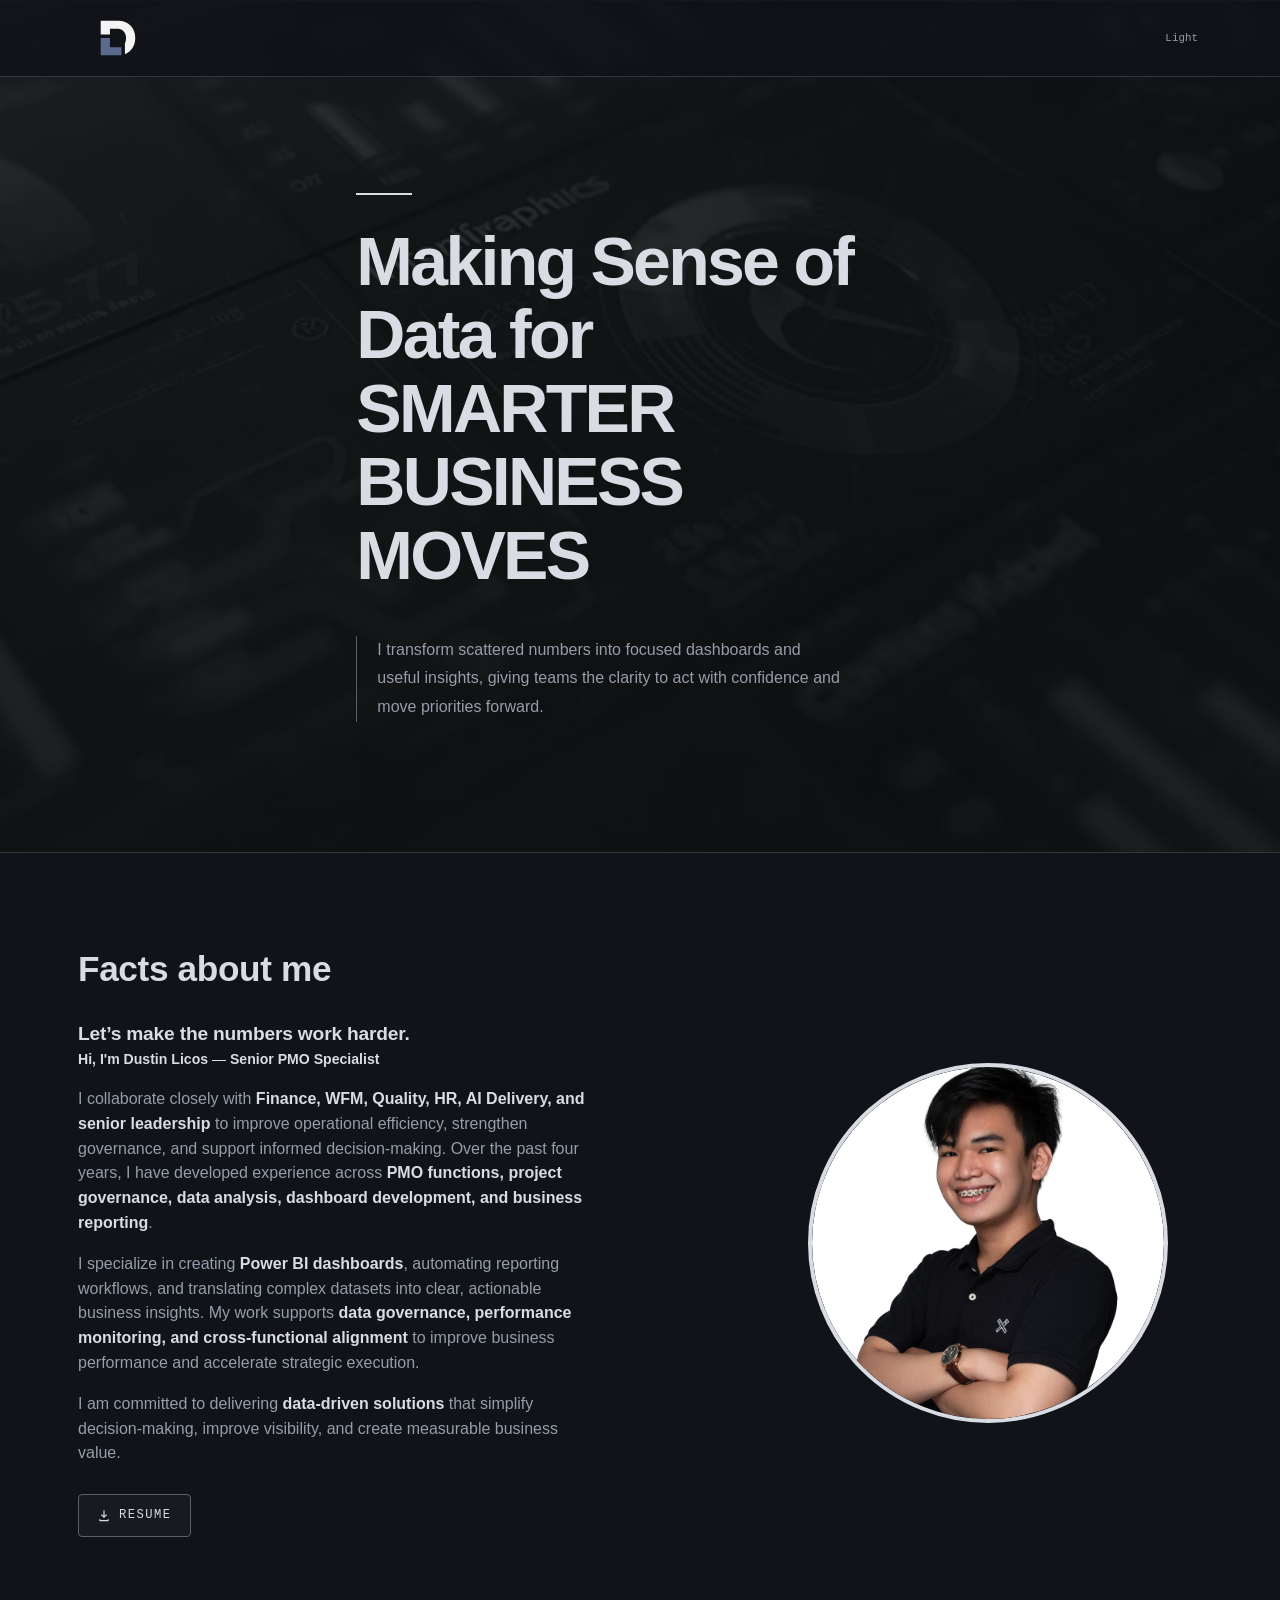
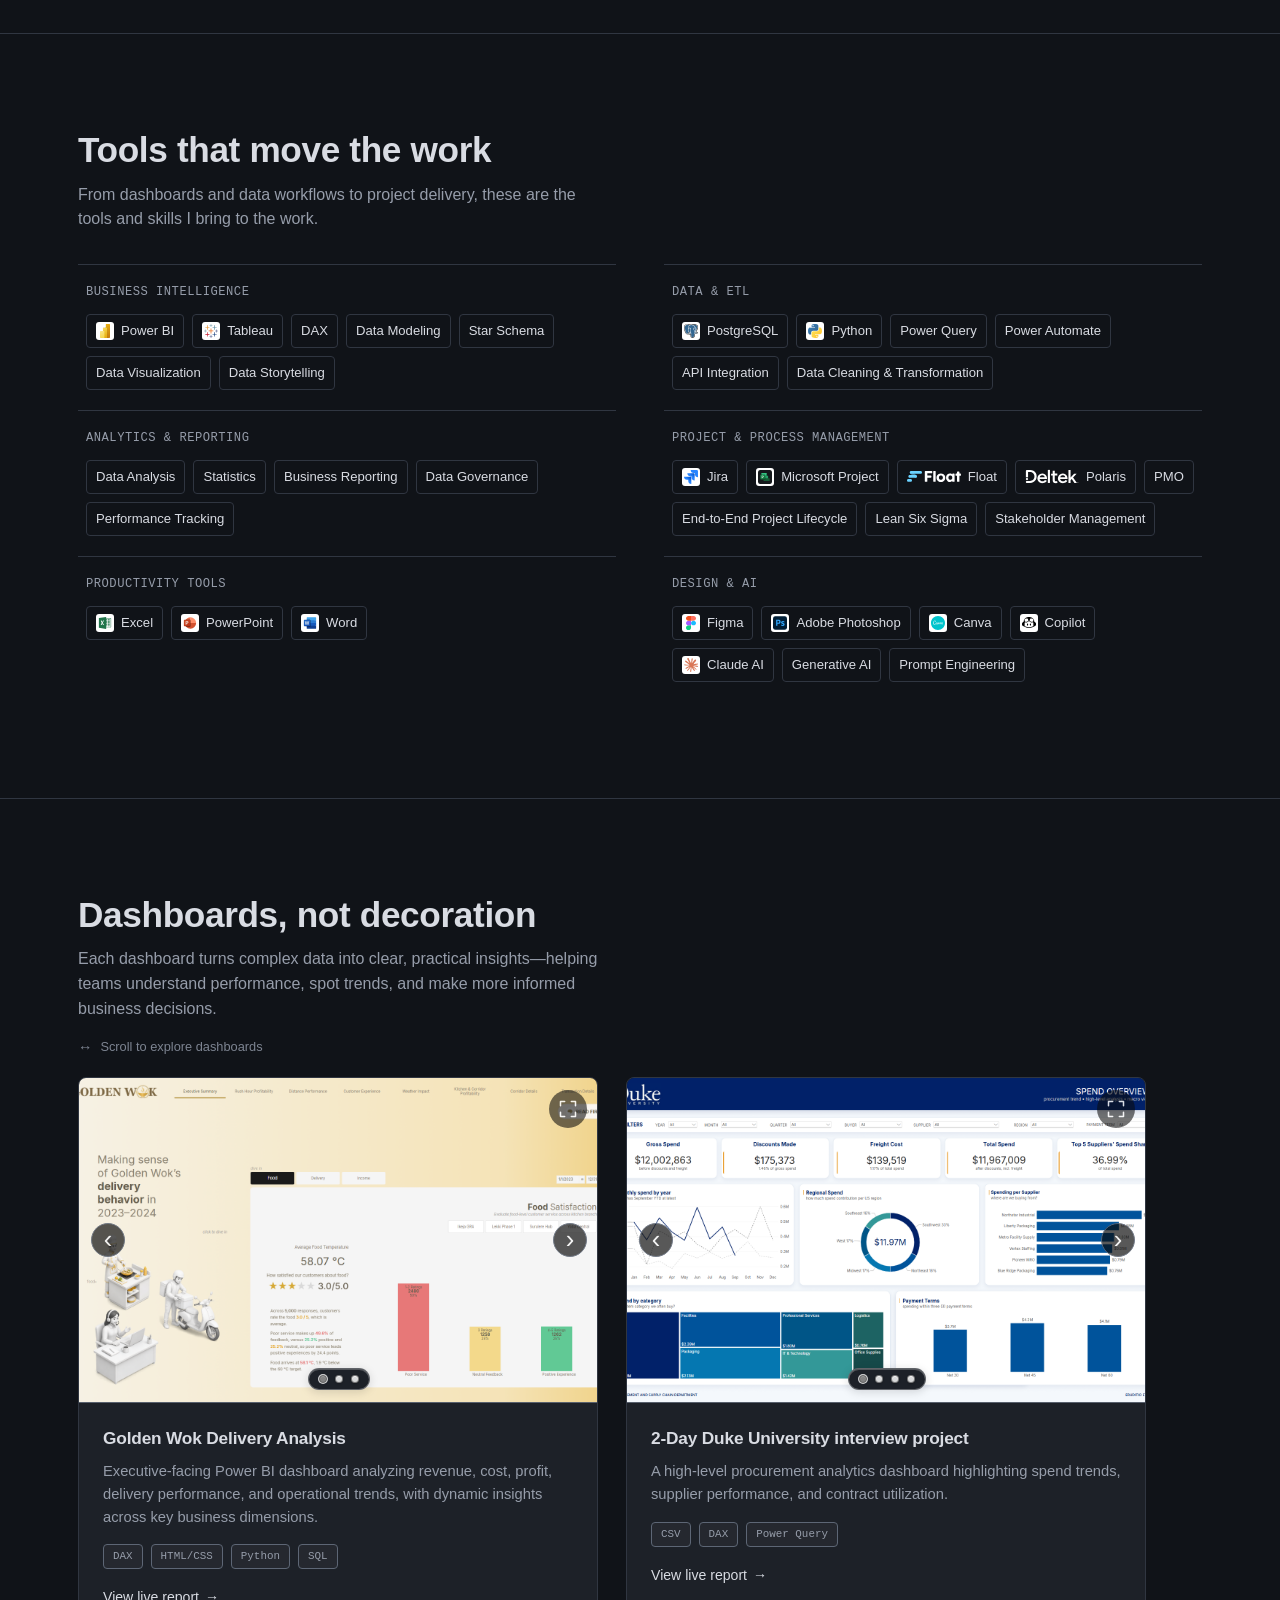
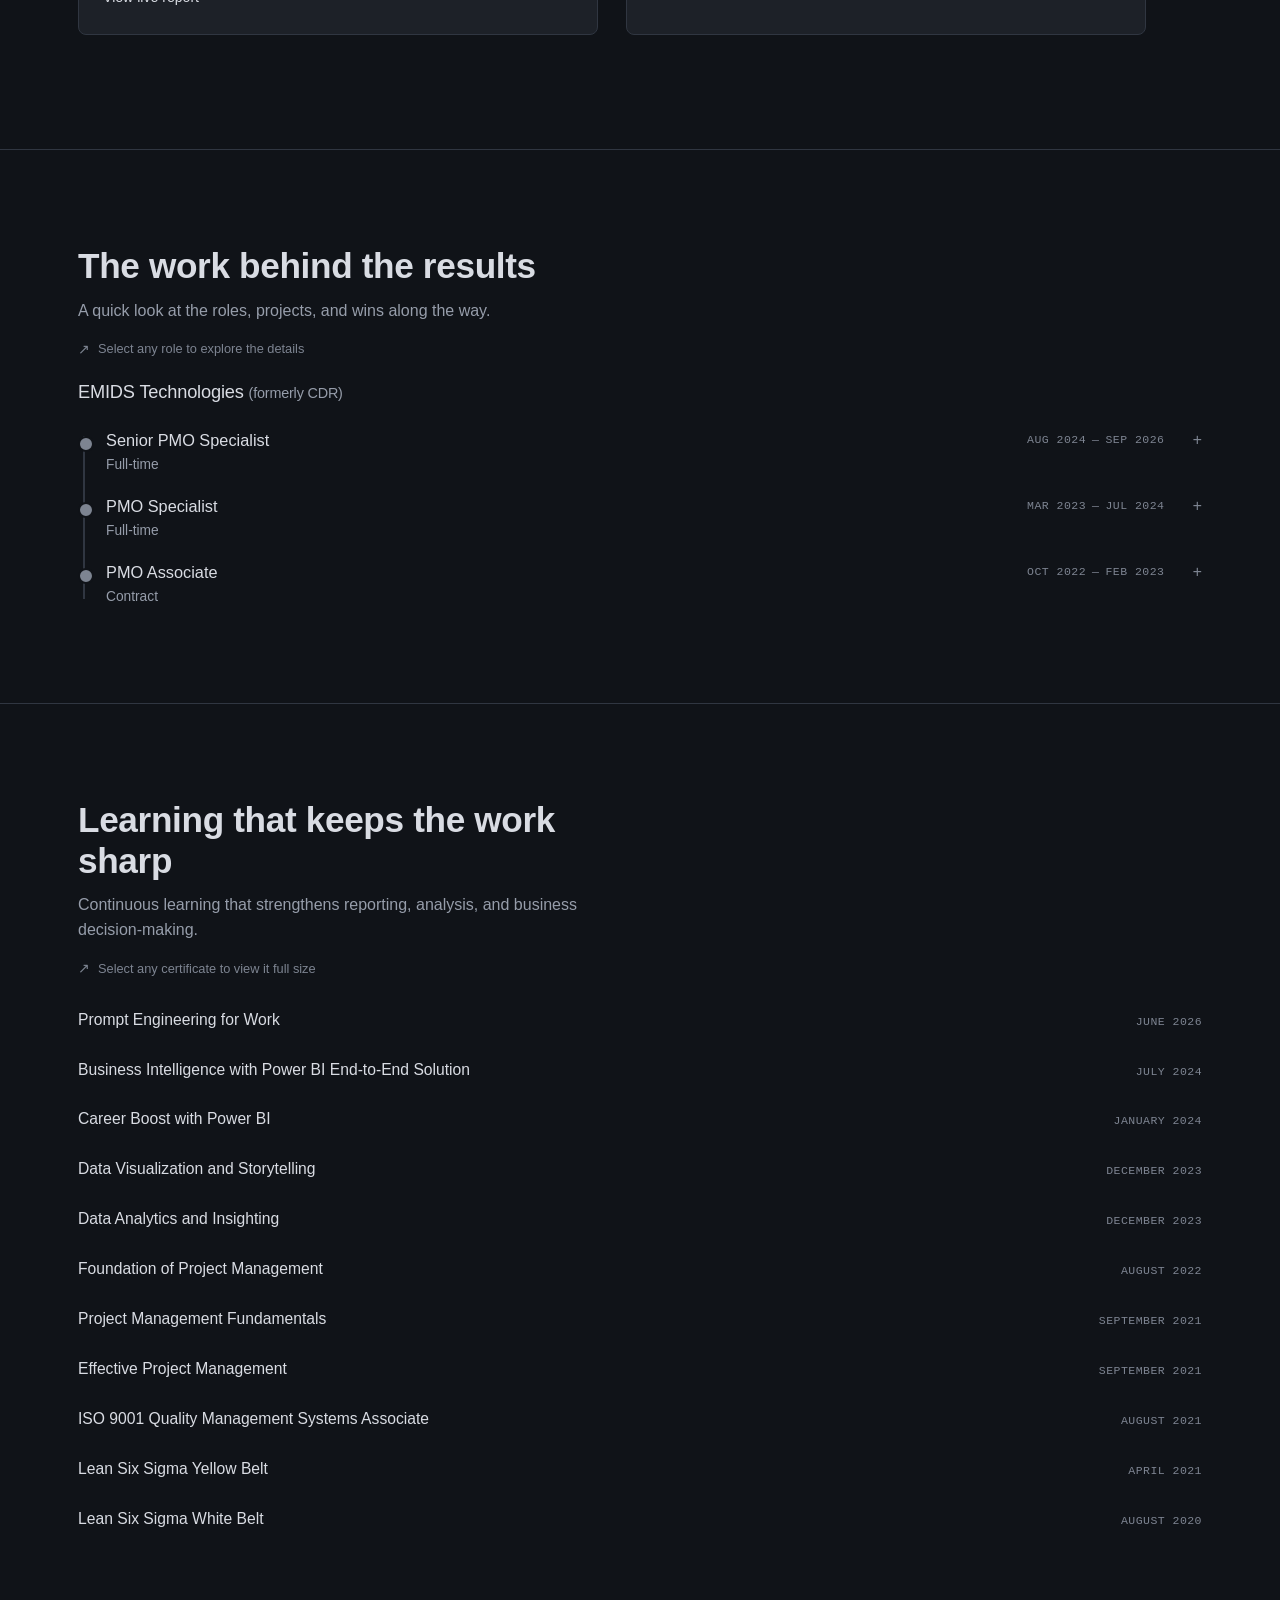
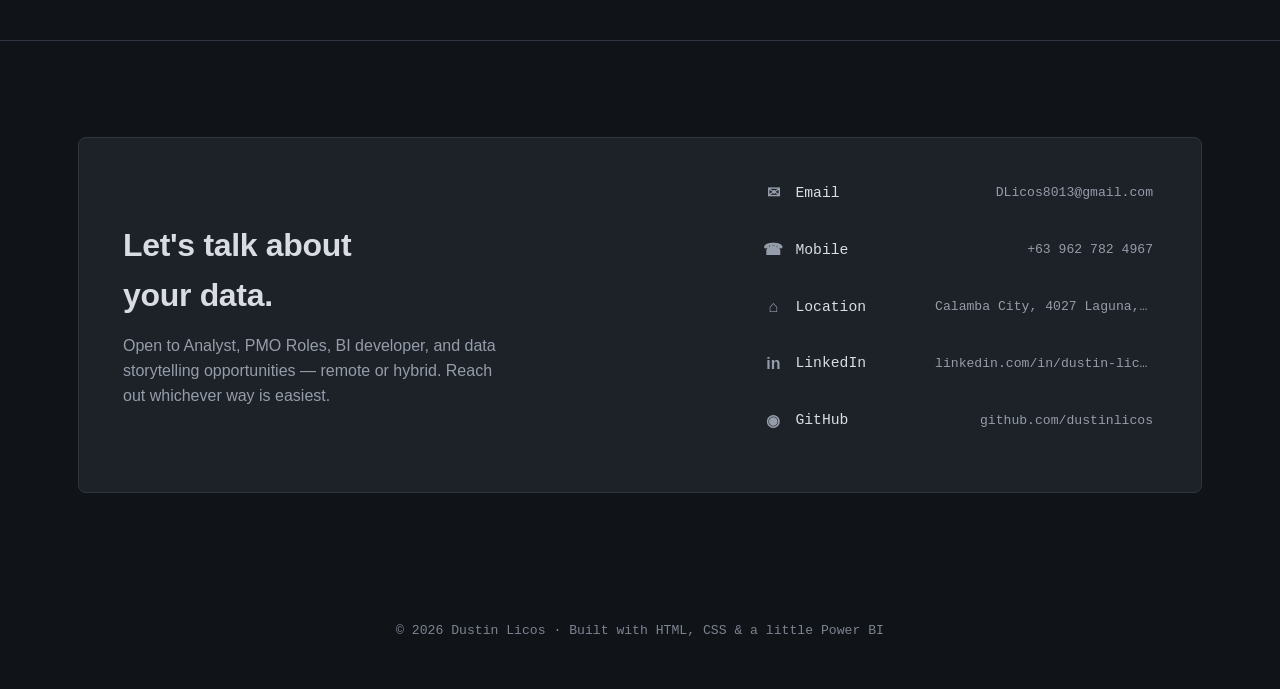
==== commit f57c6ba9: "added techstack logo and added more items" ====
--- a/index.html
+++ b/index.html
@@ -34,7 +34,7 @@
                        crop) and --photo-zoom (zooms in/out).
   1. Find & replace "Jordan Blake" with your name (appears ~4 times).
   2. Edit the text inside !-- EDIT: ... -- comments throughout this file.
-  3. TECH STACK  → search for id="tech-stack" and edit the .tool-item entries.
+  3. TECH STACK  → search for id="tech-stack" and edit the .tool-group entries.
   4. PROJECTS    → search for id="portfolio" and duplicate a .project-card
                    block for each dashboard you want to show.
   5. ADD POWER BI SCREENSHOTS:
@@ -104,18 +104,62 @@
   <div class="wrap">
     <div class="sec-head">
       <h2>Tools that move the work</h2>
-      <p>Practical tools I use to turn messy data into decision-ready reporting.</p>
-    </div>
-    <ul class="tool-list" aria-label="Technology tools">
-      <li class="tool-item" tabindex="0"><img class="tool-logo" src="tool-logos/power-bi.svg" alt="" aria-hidden="true"><span class="tool-name">Power BI</span><span class="tool-description">for decision-ready dashboards and executive reporting.</span></li>
-      <li class="tool-item" tabindex="0"><img class="tool-logo" src="tool-logos/excel.svg" alt="" aria-hidden="true"><span class="tool-name">Excel</span><span class="tool-description">for fast analysis, modeling, and operational reporting.</span></li>
-      <li class="tool-item" tabindex="0"><img class="tool-logo" src="tool-logos/python.svg" alt="" aria-hidden="true"><span class="tool-name">Python</span><span class="tool-description">for automation, analysis, and repeatable data workflows.</span></li>
-      <li class="tool-item" tabindex="0"><img class="tool-logo" src="tool-logos/postgresql.svg" alt="" aria-hidden="true"><span class="tool-name">PostgreSQL</span><span class="tool-description">for reliable data storage and reporting foundations.</span></li>
-      <li class="tool-item" tabindex="0"><img class="tool-logo" src="tool-logos/figma.svg" alt="" aria-hidden="true"><span class="tool-name">Figma</span><span class="tool-description">for dashboard storytelling and user-friendly design thinking.</span></li>
-      <li class="tool-item" tabindex="0"><img class="tool-logo" src="tool-logos/tableau.svg" alt="" aria-hidden="true"><span class="tool-name">Tableau</span><span class="tool-description">for visual storytelling and stakeholder-friendly insights.</span></li>
-      <li class="tool-item" tabindex="0"><img class="tool-logo" src="tool-logos/copilot.svg" alt="" aria-hidden="true"><span class="tool-name">Copilot</span><span class="tool-description">to speed up analysis, documentation, and implementation work.</span></li>
-      <li class="tool-item" tabindex="0"><img class="tool-logo" src="tool-logos/claude.svg" alt="" aria-hidden="true"><span class="tool-name">Claude AI</span><span class="tool-description">for faster research, synthesis, and problem-solving support.</span></li>
-    </ul>
+      <p>From dashboards and data workflows to project delivery, these are the tools and skills I bring to the work.</p>
+    </div>
+    <div class="tool-groups" aria-label="Tools and core skills">
+      <div class="tool-group">
+        <h3>Business Intelligence</h3>
+        <ul class="tool-skills">
+          <li><img class="tool-logo" src="tool-logos/power-bi.svg" alt="" aria-hidden="true">Power BI</li>
+          <li><img class="tool-logo" src="tool-logos/tableau.svg" alt="" aria-hidden="true">Tableau</li>
+          <li>DAX</li><li>Data Modeling</li><li>Star Schema</li><li>Data Visualization</li><li>Data Storytelling</li>
+        </ul>
+      </div>
+      <div class="tool-group">
+        <h3>Data &amp; ETL</h3>
+        <ul class="tool-skills">
+          <li><img class="tool-logo" src="tool-logos/postgresql.svg" alt="" aria-hidden="true">PostgreSQL</li>
+          <li><img class="tool-logo" src="tool-logos/python.svg" alt="" aria-hidden="true">Python</li>
+          <li>Power Query</li><li>Power Automate</li><li>API Integration</li><li>Data Cleaning &amp; Transformation</li>
+        </ul>
+      </div>
+      <div class="tool-group">
+        <h3>Analytics &amp; Reporting</h3>
+        <ul class="tool-skills">
+          <li>Data Analysis</li><li>Statistics</li><li>Business Reporting</li>
+          <li>Data Governance</li><li>Performance Tracking</li>
+        </ul>
+      </div>
+      <div class="tool-group">
+        <h3>Project &amp; Process Management</h3>
+        <ul class="tool-skills">
+          <li><img class="tool-logo" src="tool-logos/jira.svg" alt="" aria-hidden="true">Jira</li>
+          <li><img class="tool-logo" src="tool-logos/microsoft-project.svg" alt="" aria-hidden="true">Microsoft Project</li>
+          <li><img class="tool-logo tool-logo-wide" src="tool-logos/float.svg" alt="" aria-hidden="true">Float</li>
+          <li><img class="tool-logo tool-logo-wide" src="tool-logos/deltek.svg" alt="" aria-hidden="true">Polaris</li>
+          <li>PMO</li><li>End-to-End Project Lifecycle</li><li>Lean Six Sigma</li><li>Stakeholder Management</li>
+        </ul>
+      </div>
+      <div class="tool-group">
+        <h3>Productivity Tools</h3>
+        <ul class="tool-skills">
+          <li><img class="tool-logo" src="tool-logos/excel.svg" alt="" aria-hidden="true">Excel</li>
+          <li><img class="tool-logo" src="tool-logos/microsoft-powerpoint.svg" alt="" aria-hidden="true">PowerPoint</li>
+          <li><img class="tool-logo" src="tool-logos/microsoft-word.svg" alt="" aria-hidden="true">Word</li>
+        </ul>
+      </div>
+      <div class="tool-group">
+        <h3>Design &amp; AI</h3>
+        <ul class="tool-skills">
+          <li><img class="tool-logo" src="tool-logos/figma.svg" alt="" aria-hidden="true">Figma</li>
+          <li><img class="tool-logo" src="tool-logos/adobe-photoshop.svg" alt="" aria-hidden="true">Adobe Photoshop</li>
+          <li><img class="tool-logo" src="tool-logos/canva.svg" alt="" aria-hidden="true">Canva</li>
+          <li><img class="tool-logo" src="tool-logos/copilot.svg" alt="" aria-hidden="true">Copilot</li>
+          <li><img class="tool-logo" src="tool-logos/claude.svg" alt="" aria-hidden="true">Claude AI</li>
+          <li>Generative AI</li><li>Prompt Engineering</li>
+        </ul>
+      </div>
+    </div>
   </div>
 </section>
 
@@ -273,9 +317,10 @@
 <section id="employment-history">
   <div class="wrap">
     <div class="sec-head">
-      <h2>Employment history</h2>
-      <p>Career progression across project governance, reporting, and business intelligence.</p>
-    </div>
+      <h2>The work behind the results</h2>
+      <p>A quick look at the roles, projects, and wins along the way.</p>
+    </div>
+    <p class="section-hint"><span aria-hidden="true">↗</span> Select any role to explore the details</p>
     <div class="employment-company-group">
       <h3 class="employment-company">EMIDS Technologies <span>(formerly CDR)</span></h3>
       <div class="employment-timeline">
@@ -291,17 +336,27 @@
               <time datetime="2026-09">Sep 2026</time>
             </p>
           </summary>
-          <ul class="employment-highlights">
-            <li>Led the migration of Polaris reporting to the ARC platform with zero disruption to data continuity, helping retire Polaris and deliver approximately USD 50,000 in savings.</li>
-            <li>Owned and maintained Power BI dashboards for Executive Summary, Financial, AI, Delivery Excellence, and Resource Profitability, plus weekly RAG, quality, and financial reports for senior leadership.</li>
-            <li>Built live Power BI dashboards combining data from multiple sources, supported by clean, well-structured data models for reliable reporting and analysis.</li>
-            <li>Used Power Query and Float API integrations to build custom PMO reports beyond standard extracts, improving data quality, structure, and reliability.</li>
-            <li>Identified and implemented reporting automation and process improvements that strengthened PMO governance and efficiency.</li>
-            <li>Coached internal and external teams in Power BI dashboard development, data analysis, and reporting best practices.</li>
-            <li>Trained six teams to build Power BI capability and support self-service reporting.</li>
-            <li>Improved month-end close speed by 60% and saved 12 hours of manual reporting work each week through dashboard and automation improvements.</li>
-            <li>Maintained 98% on-time data refresh reliability across reporting.</li>
-          </ul>
+          <div class="employment-content">
+            <div class="employment-detail-group">
+              <h5>Key achievements</h5>
+              <ul class="employment-highlights">
+                <li>Led the migration of Polaris reporting to the ARC platform with zero disruption to data continuity, helping retire Polaris and deliver approximately USD 50,000 in savings.</li>
+                <li>Improved month-end close speed by 60% and saved 12 hours of manual reporting work each week through dashboard and automation improvements.</li>
+                <li>Maintained 98% on-time data refresh reliability across reporting.</li>
+                <li>Trained six teams to build Power BI capability and support self-service reporting.</li>
+              </ul>
+            </div>
+            <div class="employment-detail-group">
+              <h5>Roles &amp; responsibilities</h5>
+              <ul class="employment-highlights">
+                <li>Owned and maintained Power BI dashboards for Executive Summary, Financial, AI, Delivery Excellence, and Resource Profitability, plus weekly RAG, quality, and financial reports for senior leadership.</li>
+                <li>Built live Power BI dashboards combining data from multiple sources, supported by clean, well-structured data models for reliable reporting and analysis.</li>
+                <li>Used Power Query and Float API integrations to build custom PMO reports beyond standard extracts, improving data quality, structure, and reliability.</li>
+                <li>Identified and implemented reporting automation and process improvements that strengthened PMO governance and efficiency.</li>
+                <li>Coached internal and external teams in Power BI dashboard development, data analysis, and reporting best practices.</li>
+              </ul>
+            </div>
+          </div>
         </details>
         <details class="employment-entry">
           <summary class="employment-heading">
@@ -315,13 +370,23 @@
               <time datetime="2024-07">Jul 2024</time>
             </p>
           </summary>
-          <ul class="employment-highlights">
-            <li>Developed Power BI reporting solutions that replaced costly custom report development, saving approximately USD 23,400.</li>
-            <li>Maintained and automated reports covering utilization, bench, headcount, leave audits, and resource planning.</li>
-            <li>Maintained the PMO reporting cadence from weekly through annual cycles to support ongoing planning and performance tracking.</li>
-            <li>Reconciled Float and Polaris data to improve reporting accuracy and consistency.</li>
-            <li>Co-facilitated user acceptance testing for Polaris deployments.</li>
-          </ul>
+          <div class="employment-content">
+            <div class="employment-detail-group">
+              <h5>Key achievements</h5>
+              <ul class="employment-highlights">
+                <li>Developed Power BI reporting solutions that replaced costly custom report development, saving approximately USD 23,400.</li>
+                <li>Co-facilitated user acceptance testing for Polaris deployments.</li>
+              </ul>
+            </div>
+            <div class="employment-detail-group">
+              <h5>Roles &amp; responsibilities</h5>
+              <ul class="employment-highlights">
+                <li>Maintained and automated reports covering utilization, bench, headcount, leave audits, and resource planning.</li>
+                <li>Maintained the PMO reporting cadence from weekly through annual cycles to support ongoing planning and performance tracking.</li>
+                <li>Reconciled Float and Polaris data to improve reporting accuracy and consistency.</li>
+              </ul>
+            </div>
+          </div>
         </details>
         <details class="employment-entry">
           <summary class="employment-heading">
@@ -335,12 +400,22 @@
               <time datetime="2023-02">Feb 2023</time>
             </p>
           </summary>
-          <ul class="employment-highlights">
-            <li>Administered Float resource planning to support PMO resource and project operations.</li>
-            <li>Supported recurring PMO reporting cycles by organizing operational inputs for utilization, bench, headcount, leave audits, and resource planning reports.</li>
-            <li>Delivered onboarding and training on Float and Polaris to support team adoption and accurate day-to-day use.</li>
-            <li>Supported PMO continuous-improvement initiatives to strengthen project governance and delivery practices.</li>
-          </ul>
+          <div class="employment-content">
+            <div class="employment-detail-group">
+              <h5>Key achievements</h5>
+              <ul class="employment-highlights">
+                <li>Delivered Float and Polaris onboarding and training to support team adoption and accurate day-to-day use.</li>
+              </ul>
+            </div>
+            <div class="employment-detail-group">
+              <h5>Roles &amp; responsibilities</h5>
+              <ul class="employment-highlights">
+                <li>Administered Float resource planning to support PMO resource and project operations.</li>
+                <li>Supported recurring PMO reporting cycles by organizing operational inputs for utilization, bench, headcount, leave audits, and resource planning reports.</li>
+                <li>Contributed to PMO continuous-improvement work that strengthened project governance and delivery practices.</li>
+              </ul>
+            </div>
+          </div>
         </details>
       </div>
     </div>
--- a/styles.css
+++ b/styles.css
@@ -415,36 +415,35 @@
   .sec-head p{ color:var(--text-dim); margin-top:12px; font-size:1rem; }
 
   /* ---------------------------------- TECH STACK ---------------------------------- */
-  .tool-list{
+  .tool-groups{
     display:grid; grid-template-columns:repeat(2, minmax(0, 1fr)); gap:0 48px;
-    width:100%; margin:0; padding:0; list-style:none;
-  }
-  .tool-item{
-    display:flex; align-items:center; gap:12px;
-    min-height:48px; padding:8px;
-    border-radius:4px;
-    color:var(--text); font-family:var(--mono); font-size:.86rem;
-    cursor:default; outline:none;
-  }
-  .tool-name{ flex:none; transition:color .2s ease; }
-  .tool-item:hover .tool-name,
-  .tool-item:focus-visible .tool-name{ color:var(--interactive-hover); }
-  .tool-description{
-    max-width:0; overflow:hidden; white-space:nowrap; text-overflow:ellipsis;
-    color:var(--text-dim); font-family:var(--body); font-size:.8rem;
-    font-weight:400; line-height:1.4; flex:0 1 auto;
-    opacity:0; transition:max-width .28s ease, opacity .2s ease;
-  }
-  .tool-item:hover .tool-description,
-  .tool-item:focus-visible .tool-description{
-    max-width:min(34rem, calc(100vw - 200px)); opacity:1;
+  }
+  .tool-group{
+    min-width:0; padding:18px 8px 20px;
+    border-top:1px solid var(--line-soft);
+  }
+  .tool-group h3{
+    margin-bottom:12px; color:var(--text-dim); font-family:var(--mono);
+    font-size:.76rem; font-weight:500; letter-spacing:.04em; text-transform:uppercase;
+  }
+  .tool-skills{
+    display:flex; flex-wrap:wrap; gap:8px; margin:0; padding:0; list-style:none;
+  }
+  .tool-skills li{
+    display:inline-flex; align-items:center; gap:7px; min-height:34px; padding:5px 9px;
+    border:1px solid var(--line-soft); border-radius:4px;
+    color:var(--text); font-size:.82rem; line-height:1.3;
   }
   .tool-logo{
-    width:28px; height:28px; flex:none; object-fit:contain;
-    padding:3px; border-radius:5px; background:#fff;
+    width:18px; height:18px; flex:none; object-fit:contain;
+    padding:2px; border-radius:3px; background:#fff;
+  }
+  .tool-logo-wide{
+    width:54px; height:22px; padding:0;
+    border-radius:0; background:transparent;
   }
   @media (max-width:760px){
-    .tool-list{ grid-template-columns:1fr; gap:0; }
+    .tool-groups{ grid-template-columns:1fr; }
   }
 
   /* ---------------------------------- PORTFOLIO ---------------------------------- */
@@ -613,10 +612,15 @@
   }
   .employment-role h4{ color:var(--text); font-family:var(--heading); font-size:1.02rem; font-weight:500; line-height:1.4; }
   .employment-type{ margin-top:2px; color:var(--text-dim); font-size:.86rem; }
-  .employment-entry:not([open]) > .employment-highlights{ display:none; }
-  .employment-highlights{ margin-top:12px; list-style:none; }
+  .employment-entry:not([open]) > .employment-content{ display:none; }
+  .employment-content{ display:grid; gap:18px; margin-top:14px; }
+  .employment-detail-group h5{
+    margin-bottom:5px; color:var(--text); font-family:var(--heading);
+    font-size:.88rem; font-weight:500;
+  }
+  .employment-highlights{ list-style:none; }
   .employment-highlights li{
-    position:relative; margin-top:9px; padding-left:16px;
+    position:relative; margin-top:7px; padding-left:16px;
     color:var(--text-dim); font-size:.92rem; line-height:1.55;
   }
   .employment-highlights li::before{
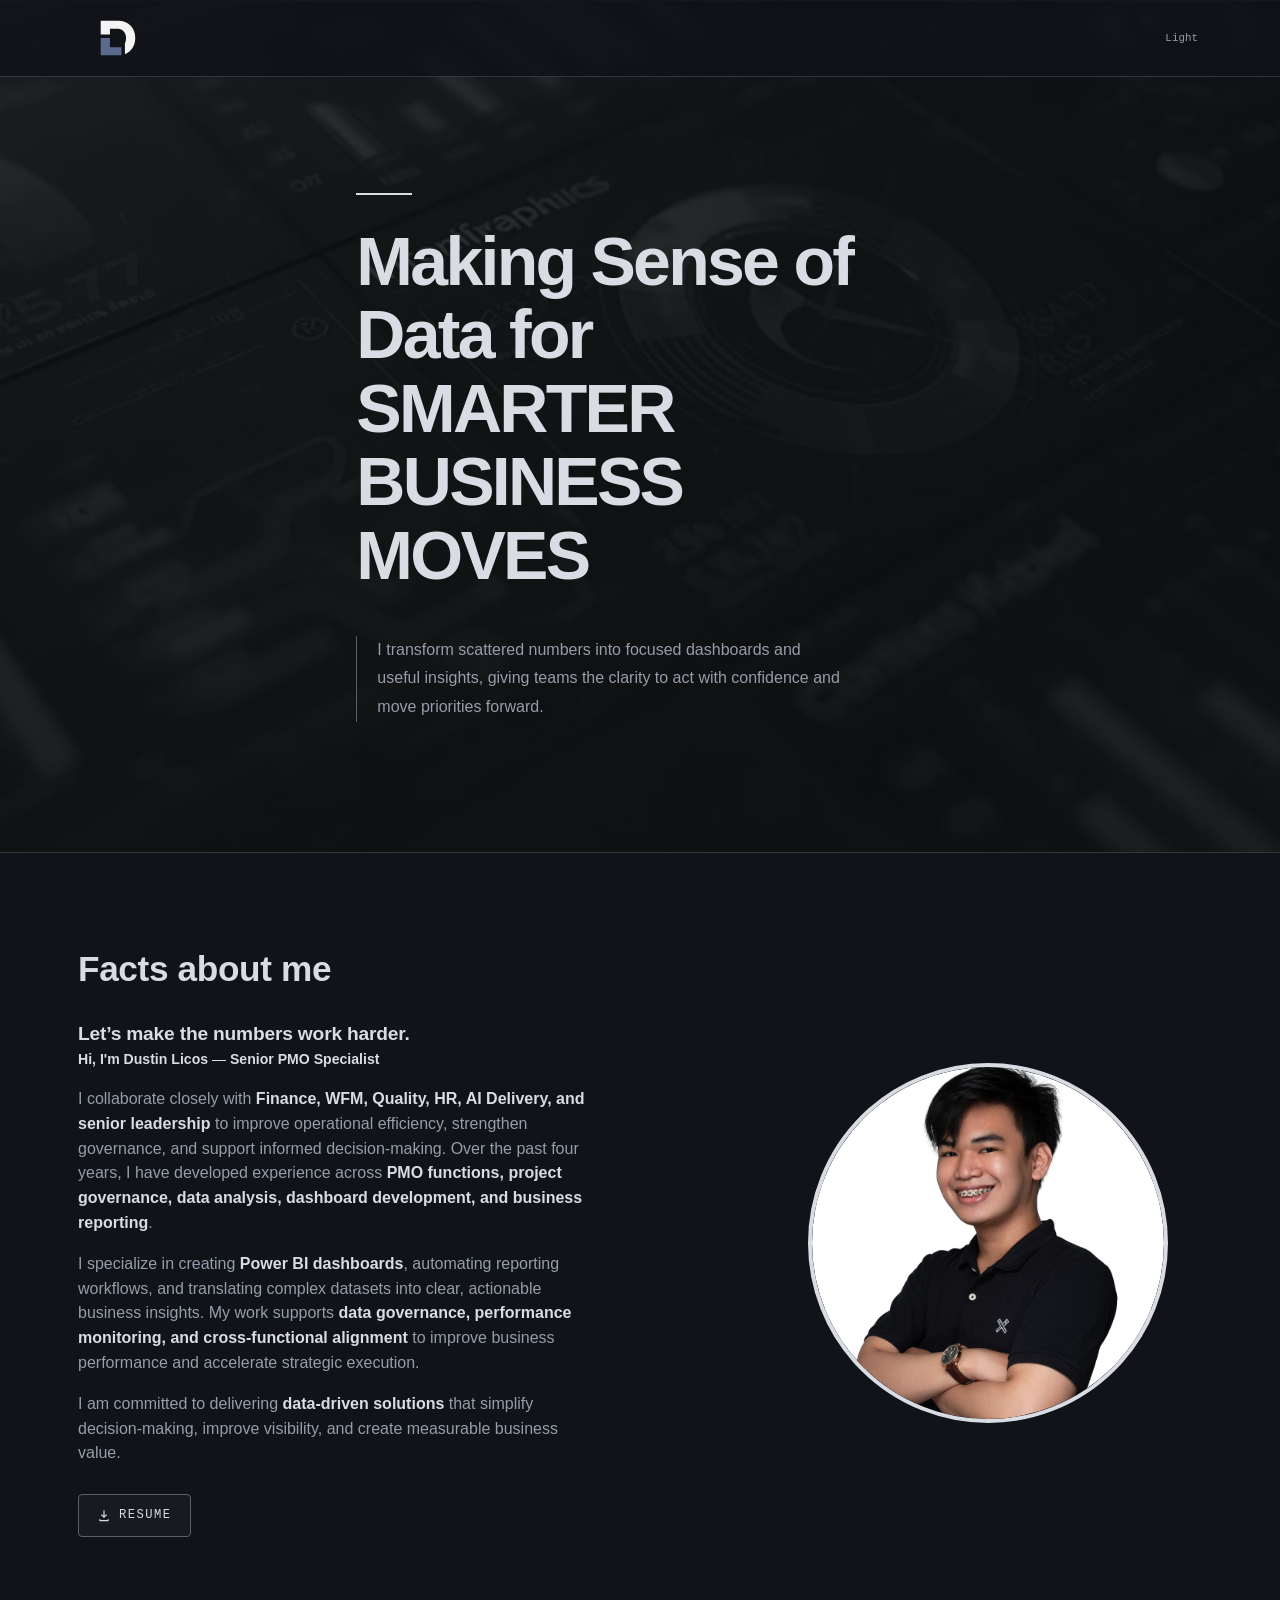
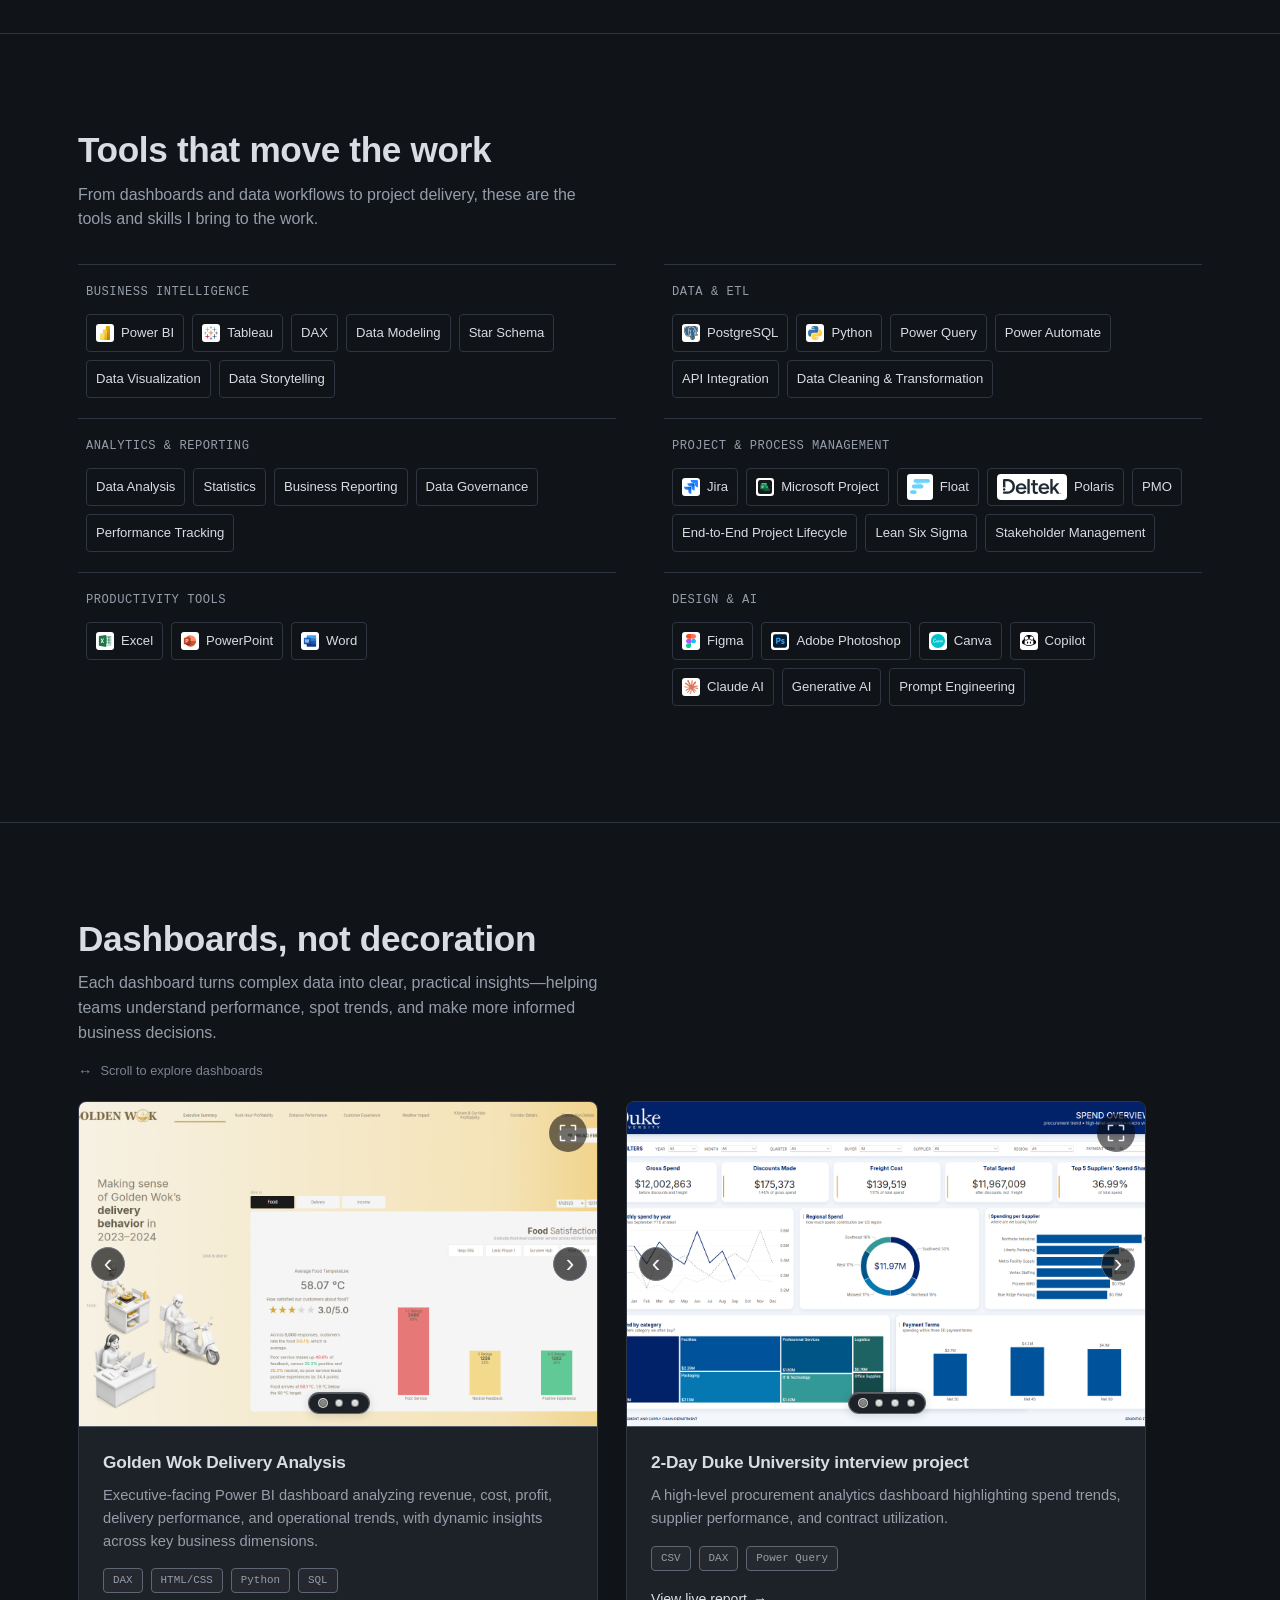
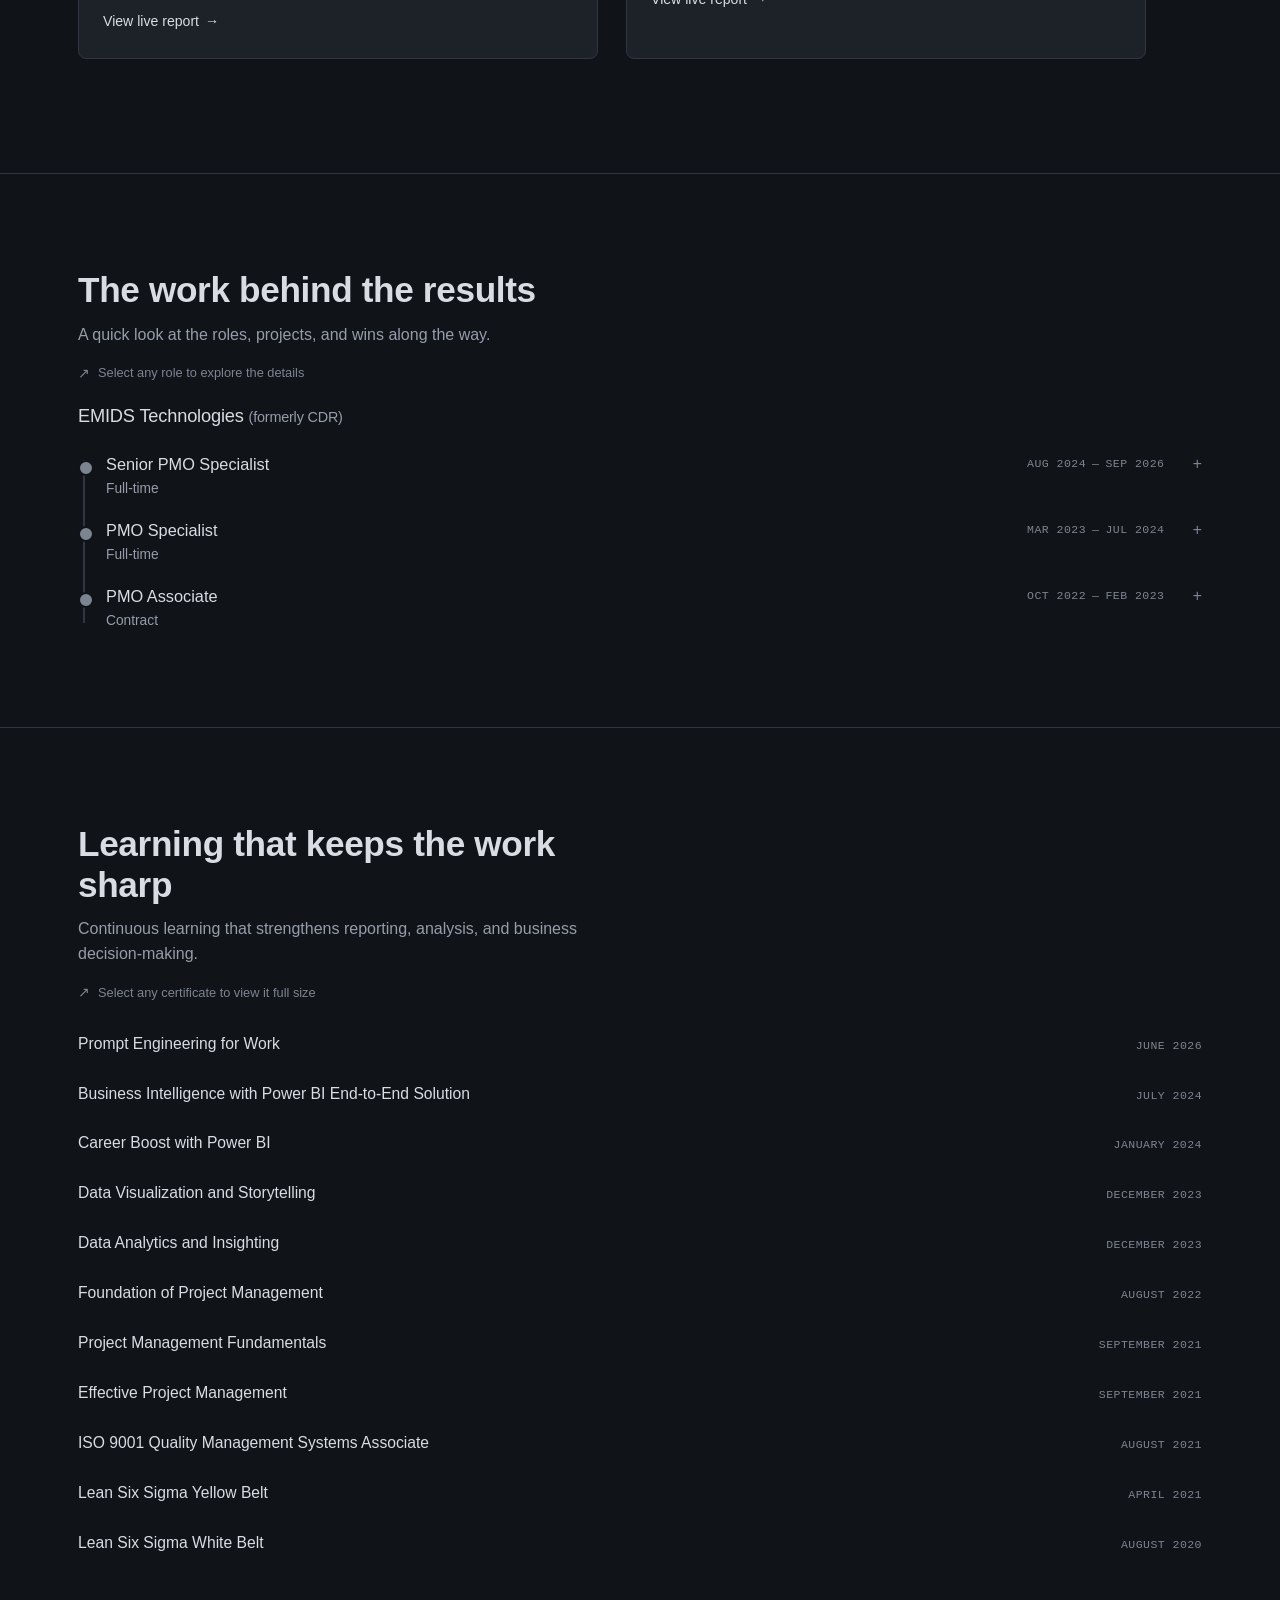
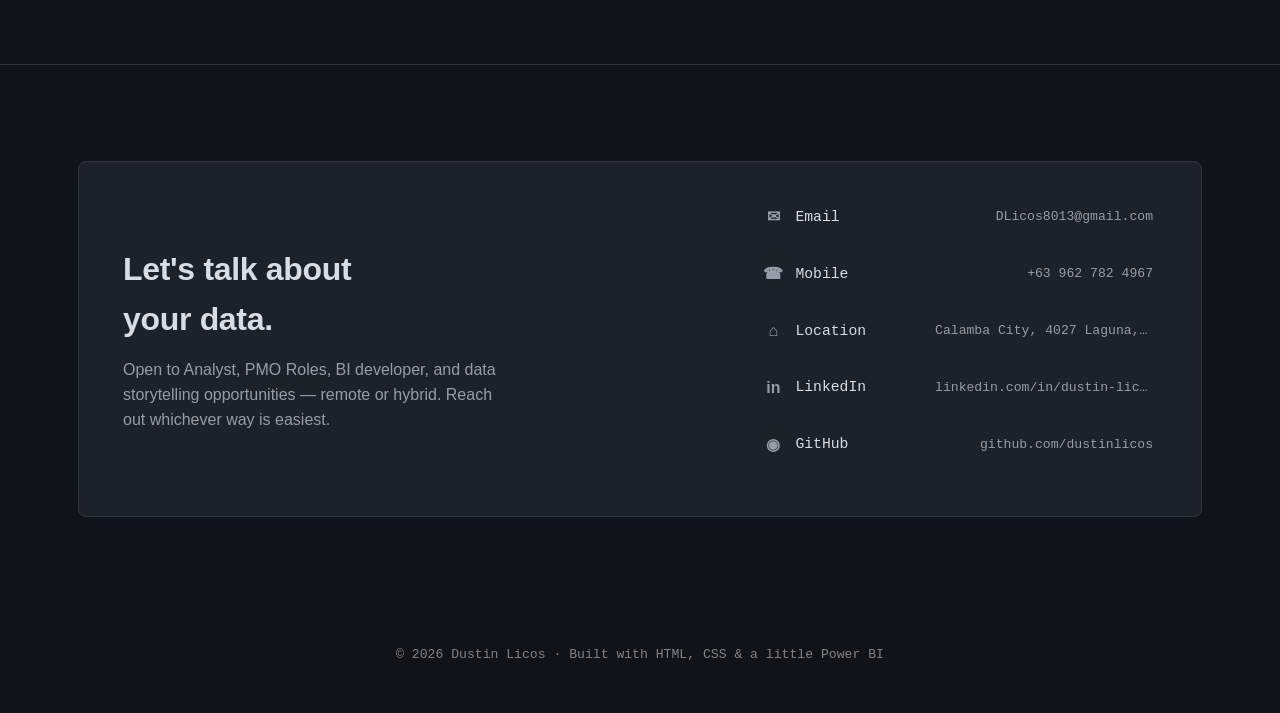
==== commit e59598dc: "revised the logos" ====
--- a/index.html
+++ b/index.html
@@ -135,8 +135,8 @@
         <ul class="tool-skills">
           <li><img class="tool-logo" src="tool-logos/jira.svg" alt="" aria-hidden="true">Jira</li>
           <li><img class="tool-logo" src="tool-logos/microsoft-project.svg" alt="" aria-hidden="true">Microsoft Project</li>
-          <li><img class="tool-logo tool-logo-wide" src="tool-logos/float.svg" alt="" aria-hidden="true">Float</li>
-          <li><img class="tool-logo tool-logo-wide" src="tool-logos/deltek.svg" alt="" aria-hidden="true">Polaris</li>
+          <li><img class="tool-logo tool-logo-mark tool-logo-float" src="tool-logos/float.svg" alt="" aria-hidden="true">Float</li>
+          <li><img class="tool-logo tool-logo-deltek" src="tool-logos/deltek.svg" alt="" aria-hidden="true">Polaris</li>
           <li>PMO</li><li>End-to-End Project Lifecycle</li><li>Lean Six Sigma</li><li>Stakeholder Management</li>
         </ul>
       </div>
--- a/styles.css
+++ b/styles.css
@@ -430,7 +430,7 @@
     display:flex; flex-wrap:wrap; gap:8px; margin:0; padding:0; list-style:none;
   }
   .tool-skills li{
-    display:inline-flex; align-items:center; gap:7px; min-height:34px; padding:5px 9px;
+    display:inline-flex; align-items:center; gap:7px; height:38px; padding:5px 9px;
     border:1px solid var(--line-soft); border-radius:4px;
     color:var(--text); font-size:.82rem; line-height:1.3;
   }
@@ -441,6 +441,18 @@
   .tool-logo-wide{
     width:54px; height:22px; padding:0;
     border-radius:0; background:transparent;
+  }
+  .tool-logo-mark{
+    width:26px; height:22px; padding:0;
+    border-radius:0; background:transparent;
+  }
+  .tool-logo-float{
+    height:26px; padding:3px;
+    border-radius:3px; background:#fff;
+  }
+  .tool-logo-deltek{
+    width:70px; height:26px; padding:4px 5px;
+    border-radius:4px; background:#fff;
   }
   @media (max-width:760px){
     .tool-groups{ grid-template-columns:1fr; }
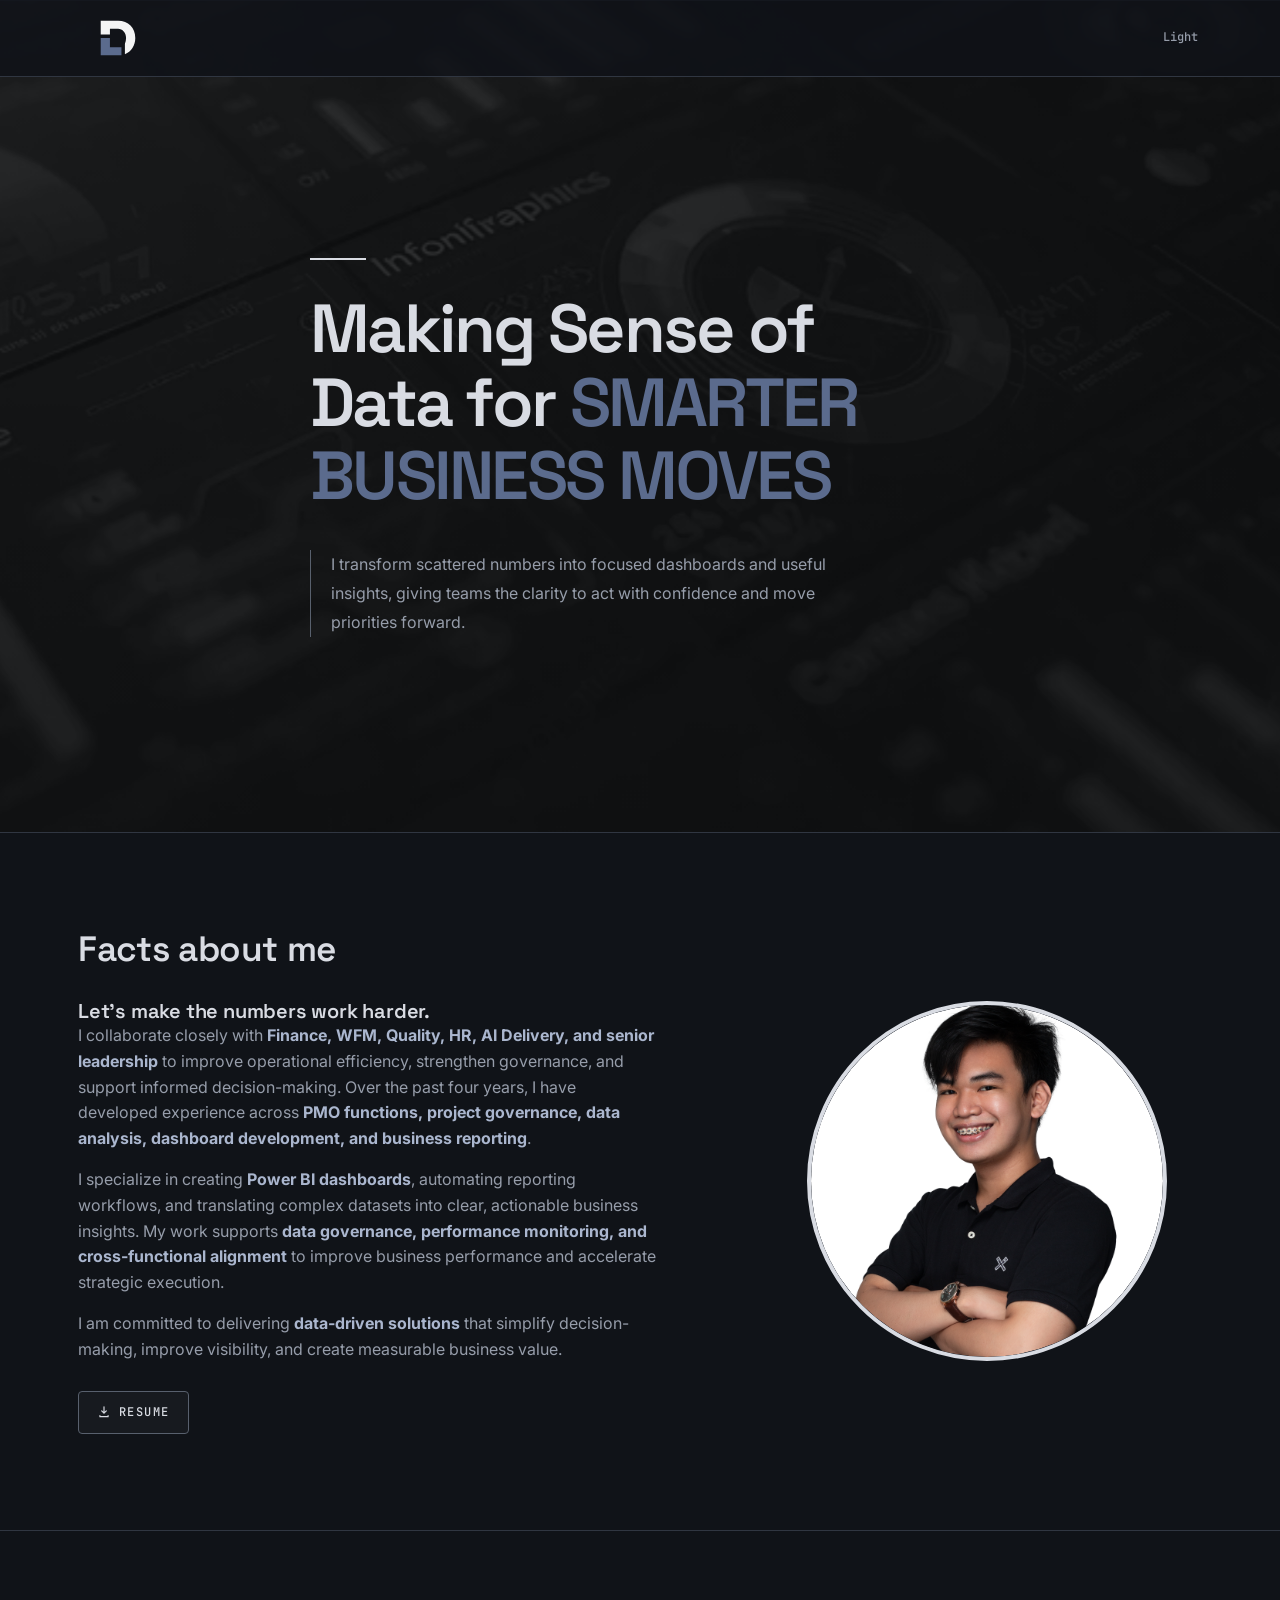
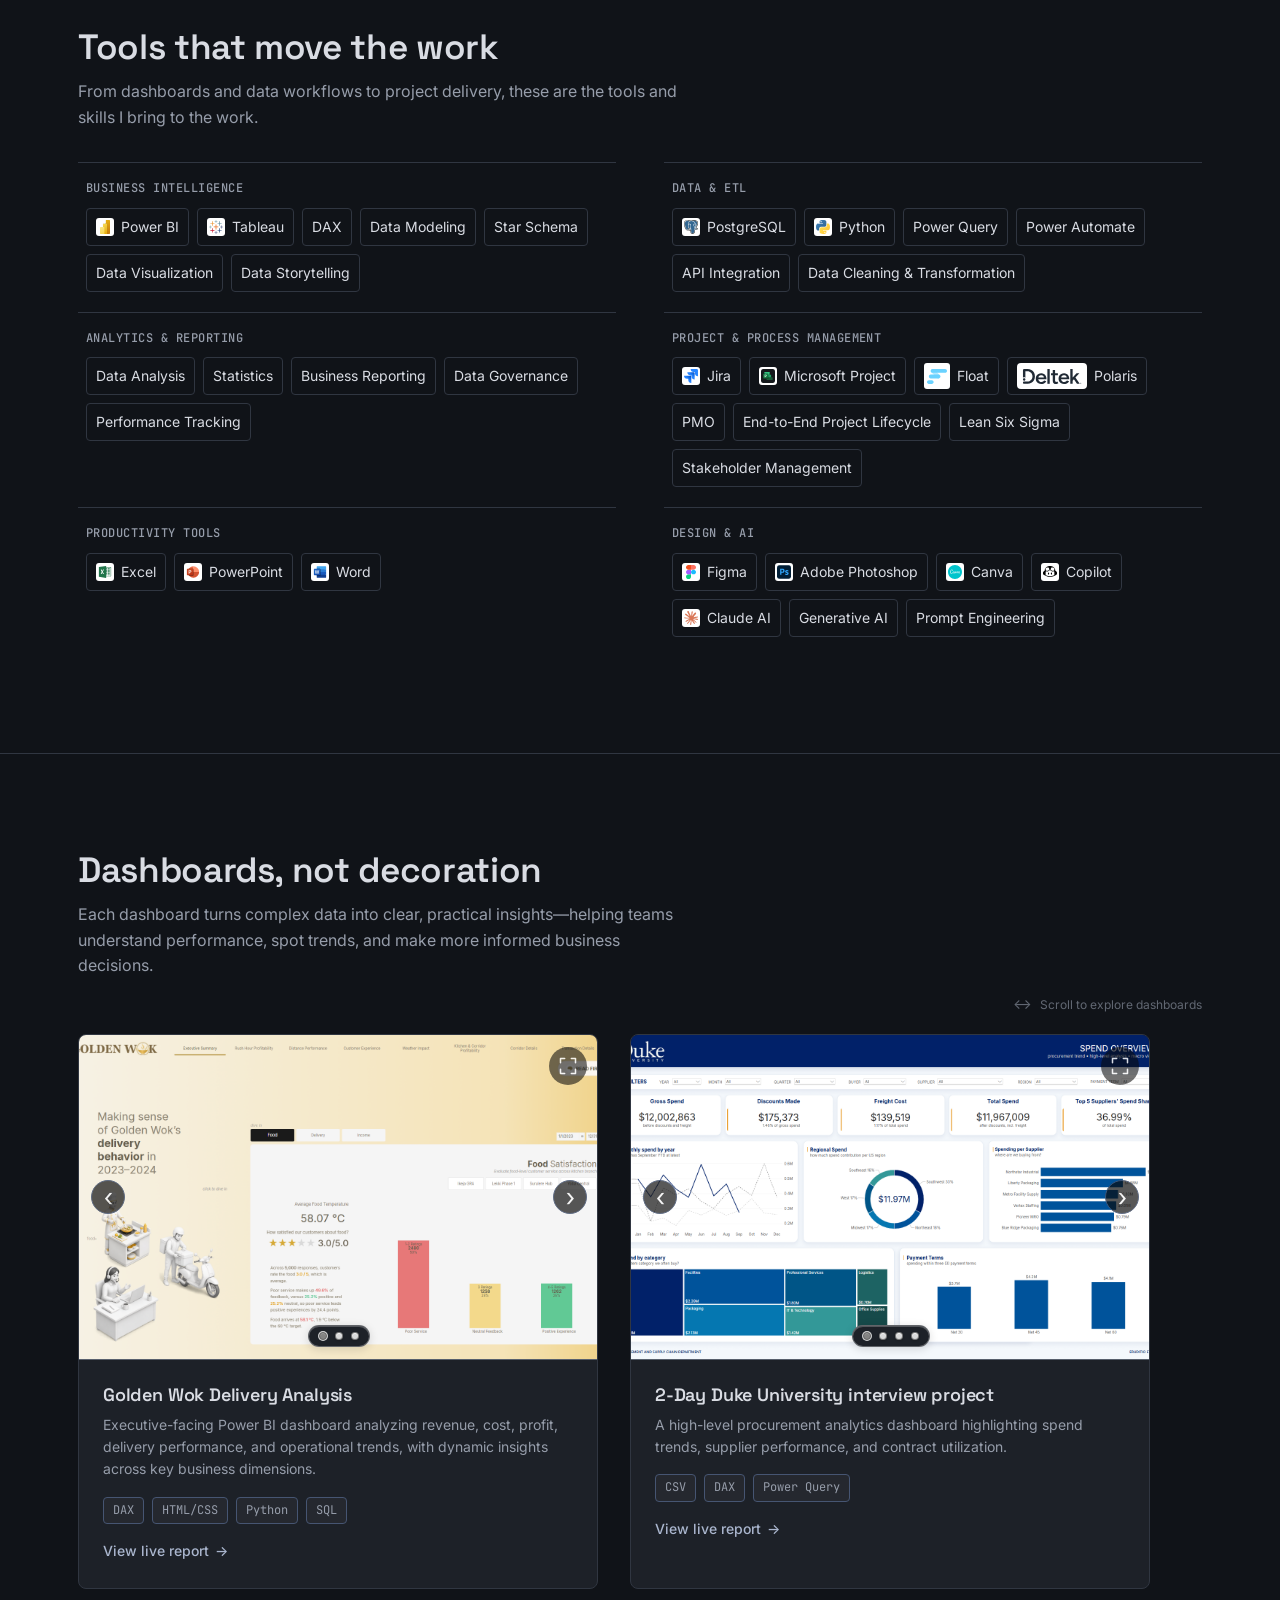
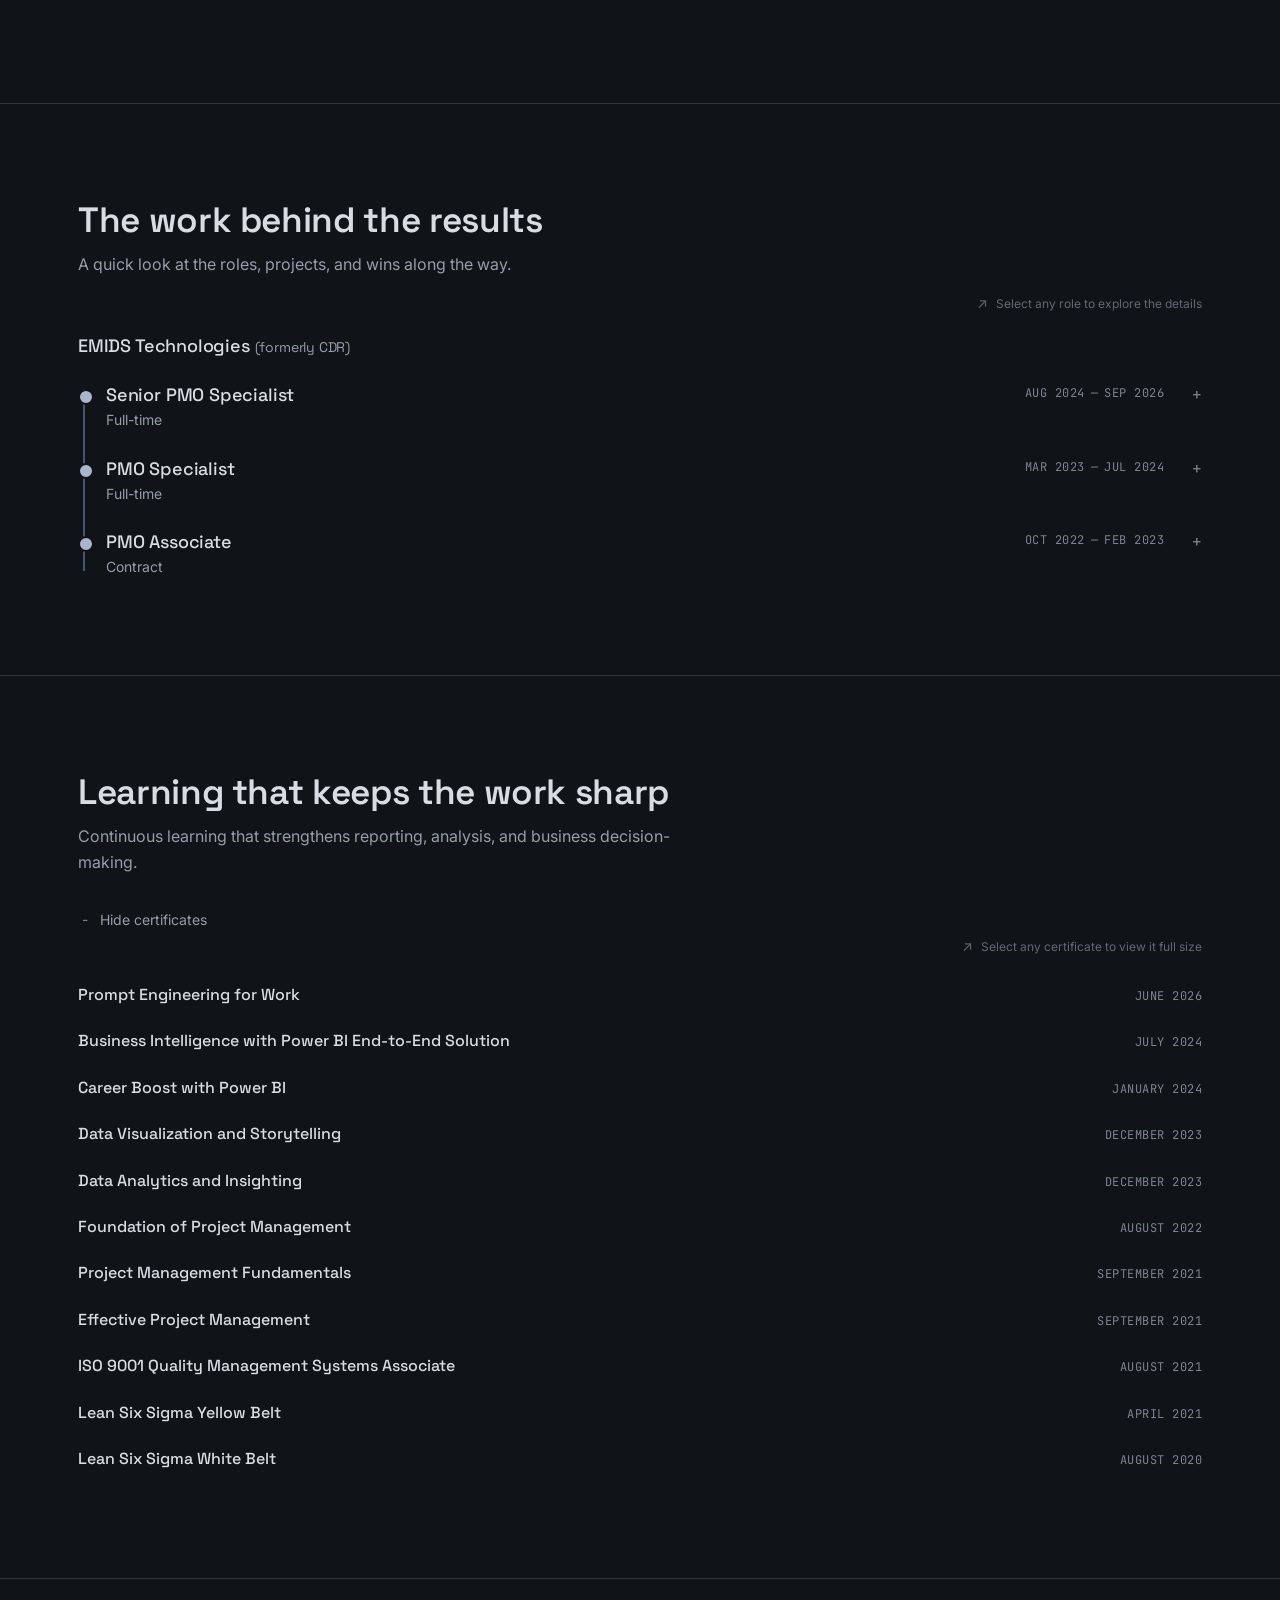
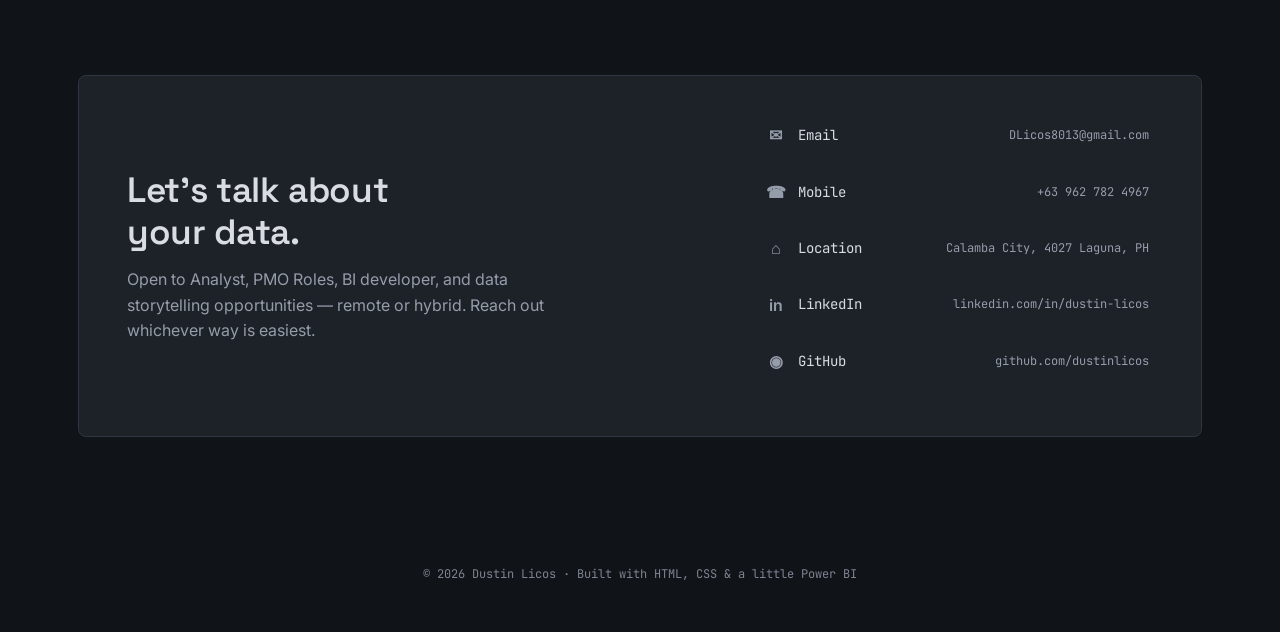
==== commit b7774465: "made the typography consistent" ====
--- a/index.html
+++ b/index.html
@@ -5,6 +5,10 @@
 <meta name="viewport" content="width=device-width, initial-scale=1.0">
 <title>Dustin Licos — Data & Power BI Portfolio</title>
 <meta name="description" content="Data analytics portfolio — Power BI dashboards, tech stack, and case studies.">
+<link rel="icon" type="image/svg+xml" href="logo/favicon.svg">
+<link rel="preconnect" href="https://fonts.googleapis.com">
+<link rel="preconnect" href="https://fonts.gstatic.com" crossorigin>
+<link href="https://fonts.googleapis.com/css2?family=Space+Grotesk:wght@400;500;600;700&family=Inter:wght@400;500;600;700&family=JetBrains+Mono:wght@400;500;600&display=swap" rel="stylesheet">
 
 <!--
 ============================================================================
@@ -58,8 +62,7 @@
 
   6. CONTACT LINKS → search for id="contact" and update email / LinkedIn / GitHub.
   7. Fonts: Inter (body), Space Grotesk (headlines), JetBrains Mono (data
-     labels/numbers) — loaded via the Google Fonts @import at the top of
-     styles.css.
+     labels/numbers) — loaded with the Google Fonts stylesheet in <head>.
   8. To publish: create a GitHub repo named "username.github.io", upload
      all three files (index.html, styles.css, script.js) to it, then turn
      on Pages in repo Settings.
@@ -170,7 +173,7 @@
       <h2>Dashboards, not decoration</h2>
       <p>Each dashboard turns complex data into clear, practical insights—helping teams understand performance, spot trends, and make more informed business decisions.</p>
     </div>
-    <p class="section-hint"><span aria-hidden="true">↔</span> Scroll to explore dashboards</p>
+    <p class="section-hint"><span aria-hidden="true">↔&#xfe0e;</span> Scroll to explore dashboards</p>
 
     <div class="projects-shell">
       <div class="projects">
@@ -197,7 +200,7 @@
           <h3>Golden Wok Delivery Analysis</h3>
           <p>Executive-facing Power BI dashboard analyzing revenue, cost, profit, delivery performance, and operational trends, with dynamic insights across key business dimensions.</p>
           <div class="project-tags"><span>DAX</span><span>HTML/CSS</span><span>Python</span><span>SQL</span></div>
-          <a class="project-link" href="https://app.powerbi.com/reportEmbed?reportId=bcc2a660-709d-4211-bbe5-2beb1060d9e2&autoAuth=true&ctid=b7909d6d-d7bc-4f74-b540-a0b4aa2cd540" target="_blank" rel="noopener">View live report <span class="arrow">→</span></a>
+          <a class="project-link" href="https://app.powerbi.com/reportEmbed?reportId=bcc2a660-709d-4211-bbe5-2beb1060d9e2&autoAuth=true&ctid=b7909d6d-d7bc-4f74-b540-a0b4aa2cd540" target="_blank" rel="noopener">View live report <span class="arrow">→&#xfe0e;</span></a>
         </div>
       </article>
 
@@ -223,7 +226,7 @@
           <h3>2-Day Duke University interview project</h3>
           <p>A high-level procurement analytics dashboard highlighting spend trends, supplier performance, and contract utilization.</p>
           <div class="project-tags"><span>CSV</span><span>DAX</span><span>Power Query</span></div>
-          <a class="project-link" href="https://app.powerbi.com/view?r=eyJrIjoiMzllMDVmNmEtYTZjMi00NjU0LThhMGUtY2ZmZjg1ZGQ0ZjJmIiwidCI6ImI3OTA5ZDZkLWQ3YmMtNGY3NC1iNTQwLWEwYjRhYTJjZDU0MCIsImMiOjEwfQ%3D%3D" target="_blank" rel="noopener">View live report <span class="arrow">→</span></a>
+          <a class="project-link" href="https://app.powerbi.com/view?r=eyJrIjoiMzllMDVmNmEtYTZjMi00NjU0LThhMGUtY2ZmZjg1ZGQ0ZjJmIiwidCI6ImI3OTA5ZDZkLWQ3YmMtNGY3NC1iNTQwLWEwYjRhYTJjZDU0MCIsImMiOjEwfQ%3D%3D" target="_blank" rel="noopener">View live report <span class="arrow">→&#xfe0e;</span></a>
         </div>
       </article>
 
@@ -249,7 +252,7 @@
           <h3>Organization Wide Summary</h3>
           <p>A consolidated view of organization-wide performance, covering delivery health, critical metrics, financials, resourcing, workforce, AI adoption, and client value.</p>
           <div class="project-tags"><span>DAX</span><span>SQL</span><span>Power Query</span><span>Excel</span></div>
-          <a class="project-link" href="#contact">Discuss this project <span class="arrow">→</span></a>
+          <a class="project-link" href="#contact">Discuss this project <span class="arrow">→&#xfe0e;</span></a>
         </div>
       </article>
 
@@ -274,7 +277,7 @@
         <div class="project-body">
           <h3>TBD</h3>
           <p>TBD</p>
-          <a class="project-link" href="#contact">Discuss this project <span class="arrow">→</span></a>
+          <a class="project-link" href="#contact">Discuss this project <span class="arrow">→&#xfe0e;</span></a>
         </div>
       </article>
 
@@ -287,11 +290,10 @@
 <section id="about">
   <div class="wrap about-grid">
     <div class="about-copy">
-      <div class="sec-head" style="margin-bottom:0;">
+      <div class="sec-head about-sec-head">
         <h2>Facts about me</h2>
       </div>
       <h3>Let’s make the numbers work harder.</h3>
-      <p class="about-role"><strong>Hi, I'm Dustin Licos</strong> — <strong>Senior PMO Specialist</strong></p>
       <p>I collaborate closely with <strong>Finance, WFM, Quality, HR, AI Delivery, and senior leadership</strong> to improve operational efficiency, strengthen governance, and support informed decision-making. Over the past four years, I have developed experience across <strong>PMO functions, project governance, data analysis, dashboard development, and business reporting</strong>.</p>
       <p>I specialize in creating <strong>Power BI dashboards</strong>, automating reporting workflows, and translating complex datasets into clear, actionable business insights. My work supports <strong>data governance, performance monitoring, and cross-functional alignment</strong> to improve business performance and accelerate strategic execution.</p>
       <p>I am committed to delivering <strong>data-driven solutions</strong> that simplify decision-making, improve visibility, and create measurable business value.</p>
@@ -320,7 +322,7 @@
       <h2>The work behind the results</h2>
       <p>A quick look at the roles, projects, and wins along the way.</p>
     </div>
-    <p class="section-hint"><span aria-hidden="true">↗</span> Select any role to explore the details</p>
+    <p class="section-hint"><span aria-hidden="true">↗&#xfe0e;</span> Select any role to explore the details</p>
     <div class="employment-company-group">
       <h3 class="employment-company">EMIDS Technologies <span>(formerly CDR)</span></h3>
       <div class="employment-timeline">
@@ -429,20 +431,26 @@
       <h2>Learning that keeps the work sharp</h2>
       <p>Continuous learning that strengthens reporting, analysis, and business decision-making.</p>
     </div>
-    <p class="section-hint"><span aria-hidden="true">↗</span> Select any certificate to view it full size</p>
-    <ul class="certification-list">
-      <li><a class="certification-item" href="certification images/certification-02.jpg" aria-label="Open Prompt Engineering for Work certificate"><strong>Prompt Engineering for Work</strong><time datetime="2026-06">June 2026</time></a></li>
-      <li><a class="certification-item" href="certification images/certification-01.png" aria-label="Open Business Intelligence with Power BI End-to-End Solution certificate"><strong>Business Intelligence with Power BI End-to-End Solution</strong><time datetime="2024-07">July 2024</time></a></li>
-      <li><a class="certification-item" href="certification images/certification-03.png" aria-label="Open Career Boost with Power BI certificate"><strong>Career Boost with Power BI</strong><time datetime="">January 2024</time></a></li>
-      <li><a class="certification-item" href="certification images/certification-04.png" aria-label="Open Data Visualization and Storytelling certificate"><strong>Data Visualization and Storytelling</strong><time datetime="">December 2023</time></a></li>
-      <li><a class="certification-item" href="certification images/certification-05.png" aria-label="Open Data Analytics and Insighting certificate"><strong>Data Analytics and Insighting</strong><time datetime="">December 2023</time></a></li>
-      <li><a class="certification-item" href="certification images/certification-06.png" aria-label="Open Foundation of Project Management certificate"><strong>Foundation of Project Management</strong><time datetime="">August 2022</time></a></li>
-      <li><a class="certification-item" href="certification images/certification-10.png" aria-label="Open Project Management Fundamentals certificate"><strong>Project Management Fundamentals</strong><time datetime="2021-09">September 2021</time></a></li>
-      <li><a class="certification-item" href="certification images/certification-11.png" aria-label="Open Effective Project Management certificate"><strong>Effective Project Management</strong><time datetime="2021-09">September 2021</time></a></li>
-      <li><a class="certification-item" href="certification images/certification-09.jpg" aria-label="Open ISO 9001 Quality Management Systems Associate certificate"><strong>ISO 9001 Quality Management Systems Associate</strong><time datetime="">August 2021</time></a></li>
-      <li><a class="certification-item" href="certification images/certification-07.jpg" aria-label="Open Lean Six Sigma Yellow Belt certificate"><strong>Lean Six Sigma Yellow Belt</strong><time datetime="">April 2021</time></a></li>
-      <li><a class="certification-item" href="certification images/certification-08.png" aria-label="Open Lean Six Sigma White Belt certificate"><strong>Lean Six Sigma White Belt</strong><time datetime="">August 2020</time></a></li>
-    </ul>
+    <button class="certifications-toggle" id="certifications-toggle" type="button" aria-expanded="true" aria-controls="certification-content">
+      <span class="certifications-toggle-icon" aria-hidden="true">−</span>
+      <span class="certifications-toggle-label">Hide certificates</span>
+    </button>
+    <div id="certification-content">
+      <p class="section-hint"><span aria-hidden="true">↗&#xfe0e;</span> Select any certificate to view it full size</p>
+      <ul class="certification-list">
+        <li><a class="certification-item" href="certification images/certification-02.jpg" aria-label="Open Prompt Engineering for Work certificate"><strong>Prompt Engineering for Work</strong><time datetime="2026-06">June 2026</time></a></li>
+        <li><a class="certification-item" href="certification images/certification-01.png" aria-label="Open Business Intelligence with Power BI End-to-End Solution certificate"><strong>Business Intelligence with Power BI End-to-End Solution</strong><time datetime="2024-07">July 2024</time></a></li>
+        <li><a class="certification-item" href="certification images/certification-03.png" aria-label="Open Career Boost with Power BI certificate"><strong>Career Boost with Power BI</strong><time datetime="">January 2024</time></a></li>
+        <li><a class="certification-item" href="certification images/certification-04.png" aria-label="Open Data Visualization and Storytelling certificate"><strong>Data Visualization and Storytelling</strong><time datetime="">December 2023</time></a></li>
+        <li><a class="certification-item" href="certification images/certification-05.png" aria-label="Open Data Analytics and Insighting certificate"><strong>Data Analytics and Insighting</strong><time datetime="">December 2023</time></a></li>
+        <li><a class="certification-item" href="certification images/certification-06.png" aria-label="Open Foundation of Project Management certificate"><strong>Foundation of Project Management</strong><time datetime="">August 2022</time></a></li>
+        <li><a class="certification-item" href="certification images/certification-10.png" aria-label="Open Project Management Fundamentals certificate"><strong>Project Management Fundamentals</strong><time datetime="2021-09">September 2021</time></a></li>
+        <li><a class="certification-item" href="certification images/certification-11.png" aria-label="Open Effective Project Management certificate"><strong>Effective Project Management</strong><time datetime="2021-09">September 2021</time></a></li>
+        <li><a class="certification-item" href="certification images/certification-09.jpg" aria-label="Open ISO 9001 Quality Management Systems Associate certificate"><strong>ISO 9001 Quality Management Systems Associate</strong><time datetime="">August 2021</time></a></li>
+        <li><a class="certification-item" href="certification images/certification-07.jpg" aria-label="Open Lean Six Sigma Yellow Belt certificate"><strong>Lean Six Sigma Yellow Belt</strong><time datetime="">April 2021</time></a></li>
+        <li><a class="certification-item" href="certification images/certification-08.png" aria-label="Open Lean Six Sigma White Belt certificate"><strong>Lean Six Sigma White Belt</strong><time datetime="">August 2020</time></a></li>
+      </ul>
+    </div>
   </div>
 </section>
 
@@ -462,7 +470,7 @@
         <h2 id="dashboard-modal-title"></h2>
         <p class="dashboard-modal-tools"></p>
       </div>
-      <a class="dashboard-modal-live-link" href="" target="_blank" rel="noopener" hidden>View live report <span aria-hidden="true">↗</span></a>
+      <a class="dashboard-modal-live-link" href="" target="_blank" rel="noopener" hidden>View live report <span aria-hidden="true">↗&#xfe0e;</span></a>
     </div>
     <div class="dashboard-modal-viewport" aria-label="Dashboard image. Scroll to zoom, then drag to pan." role="group">
       <img id="dashboard-modal-image" src="" alt="Dashboard screenshot preview">
@@ -486,7 +494,7 @@
     </div>
     <div class="report-font-dialog-actions">
       <button class="report-font-cancel" type="button">Go back</button>
-      <button class="report-font-continue" type="button">Continue to report <span aria-hidden="true">↗</span></button>
+      <button class="report-font-continue" type="button">Continue to report <span aria-hidden="true">↗&#xfe0e;</span></button>
     </div>
   </section>
 </div>
@@ -501,15 +509,15 @@
       </div>
       <div class="contact-links">
         <a class="contact-link" href="mailto:DLicos8013@gmail.com">
-          <span class="contact-label"><span class="contact-icon" aria-hidden="true">✉</span>Email</span>
+          <span class="contact-label"><span class="contact-icon" aria-hidden="true">✉&#xfe0e;</span>Email</span>
           <span class="contact-value">DLicos8013@gmail.com</span>
         </a>
         <a class="contact-link" href="tel:+639627824967">
-          <span class="contact-label"><span class="contact-icon" aria-hidden="true">☎</span>Mobile</span>
+          <span class="contact-label"><span class="contact-icon" aria-hidden="true">☎&#xfe0e;</span>Mobile</span>
           <span class="contact-value">+63 962 782 4967</span>
         </a>
         <a class="contact-link" href="https://maps.google.com/?q=Calamba+City+4027+Laguna+PH" target="_blank" rel="noopener">
-          <span class="contact-label"><span class="contact-icon" aria-hidden="true">⌂</span>Location</span>
+          <span class="contact-label"><span class="contact-icon" aria-hidden="true">⌂&#xfe0e;</span>Location</span>
           <span class="contact-value">Calamba City, 4027 Laguna, PH</span>
         </a>
         <a class="contact-link" href="https://www.linkedin.com/in/dustin-licos-b08215243/" target="_blank" rel="noopener">
@@ -517,7 +525,7 @@
           <span class="contact-value">linkedin.com/in/dustin-licos</span>
         </a>
         <a class="contact-link" href="https://github.com/dustinlicos" target="_blank" rel="noopener">
-          <span class="contact-label"><span class="contact-icon" aria-hidden="true">◉</span>GitHub</span>
+          <span class="contact-label"><span class="contact-icon" aria-hidden="true">◉&#xfe0e;</span>GitHub</span>
           <span class="contact-value">github.com/dustinlicos</span>
         </a>
       </div>
--- a/styles.css
+++ b/styles.css
@@ -1,7 +1,7 @@
 /* ============================================================================
    STYLES.CSS — how this file is organized
    ----------------------------------------------------------------------------
-   1. :root         → every color, font, and the max page width, as variables.
+   1. :root         → shared color, typography, and spacing tokens.
                        This is the control panel — start here.
    2. Global resets → box-sizing, base body background/font, link defaults.
    3. One block per component, in the same top-to-bottom order they appear
@@ -21,13 +21,15 @@
     --panel-2:   #252a33;
     --line:      #58606d;
     --line-soft: #303641;
-    --blue:      #d9dce3;
-    --blue-deep: #969daa;
-    --blue-bright:#d9dce3;
-    --cyan:      #c2c8d2;
-    --indigo:    #aab2c0;
-    --blue-dim:  #5d6675;
-    --blue-glow: rgba(190,202,222,.08);
+    --brand:     #5B6B8D;
+    --blue:      var(--brand);
+    --blue-deep: #8190AE;
+    --blue-bright:#AAB6CE;
+    --cyan:      #AAB6CE;
+    --indigo:    #98A6C2;
+    --blue-dim:  #465572;
+    --blue-glow: rgba(91,107,141,.2);
+    --brand-control:#344462;
     --text:      #d9dce3;
     --text-dim:  #969daa;
     --text-faint:#7d8491;
@@ -39,8 +41,31 @@
 
     /* ---------- type ---------- */
     --display: "Space Grotesk", "Calibri", sans-serif;
+    --heading: var(--display);
     --body:    "Inter", "Calibri", sans-serif;
     --mono:    "JetBrains Mono", "Consolas", monospace;
+    --type-xs: .75rem;
+    --type-sm: .875rem;
+    --type-base: 1rem;
+    --type-lg: 1.125rem;
+    --type-xl: 1.25rem;
+    --type-section: clamp(1.5rem, 3vw, 2.2rem);
+    --type-section-large: clamp(2rem, 4vw, 3rem);
+    --type-subheading: clamp(1.35rem, 2.5vw, 1.85rem);
+    --type-hero: clamp(2.5rem, 5.4vw, 4.25rem);
+    --leading-body: 1.6;
+
+    /* ---------- spacing ---------- */
+    --space-1: .25rem;
+    --space-2: .5rem;
+    --space-3: .75rem;
+    --space-4: 1rem;
+    --space-5: 1.5rem;
+    --space-6: 2rem;
+    --space-7: 3rem;
+    --space-8: 4rem;
+    --section-space: clamp(4rem, 8vw, 6rem);
+    --page-gutter: 1.75rem;
 
     --maxw: 1180px;
 
@@ -63,13 +88,14 @@
     --panel-2:#eeeeeb;
     --line:#b7b7b1;
     --line-soft:#deded8;
-    --blue:#171716;
-    --blue-deep:#50504b;
-    --blue-bright:#171716;
-    --cyan:#4c4c47;
-    --indigo:#55554f;
-    --blue-dim:#a6a69f;
-    --blue-glow:rgba(0,0,0,.08);
+    --blue:#5B6B8D;
+    --blue-deep:#465572;
+    --blue-bright:#5B6B8D;
+    --cyan:#5B6B8D;
+    --indigo:#465572;
+    --blue-dim:#A7B1C2;
+    --blue-glow:rgba(91,107,141,.12);
+    --brand-control:#465572;
     --text:#20201e;
     --text-dim:#555550;
     --text-faint:#777770;
@@ -80,8 +106,6 @@
     --control-text:#f5f5f5;
   }
 
-  @import url('https://fonts.googleapis.com/css2?family=Space+Grotesk:wght@400;500;600;700&family=Inter:wght@400;500;600;700&family=JetBrains+Mono:wght@400;500;600&display=swap');
-
   ::view-transition-old(root),
   ::view-transition-new(root){ animation-duration:180ms; }
   ::view-transition-old(root){
@@ -100,6 +124,7 @@
   }
 
   *{ box-sizing:border-box; margin:0; padding:0; }
+  button,input,select,textarea{ font:inherit; }
   html{ scroll-behavior:smooth; }
 
   body{
@@ -107,10 +132,9 @@
     display:flex; flex-direction:column;
     background:var(--bg);
     background-color:var(--bg);
-    background-attachment:fixed;
     color:var(--text);
     font-family:var(--body);
-    line-height:1.55;
+    line-height:var(--leading-body);
     -webkit-font-smoothing:antialiased;
   }
   body > header{ order:1; }
@@ -138,9 +162,11 @@
   }
   img{ max-width:100%; display:block; }
 
-  .wrap{ max-width:var(--maxw); margin:0 auto; padding:0 28px; }
-
-  h1,h2,h3{ font-family:var(--display); font-weight:600; letter-spacing:-0.01em; }
+  .wrap{ max-width:var(--maxw); margin:0 auto; padding:0 var(--page-gutter); }
+
+  h1,h2,h3,h4,h5{
+    font-family:var(--heading); font-weight:600; letter-spacing:-0.01em; line-height:1.2;
+  }
 
   :focus-visible{ outline:2px solid var(--blue); outline-offset:3px; border-radius:4px; }
 
@@ -151,9 +177,9 @@
     border-bottom:1px solid var(--line-soft);
   }
   .nav-inner{
-    max-width:var(--maxw); margin:0 auto; padding:2px 32px;
+    max-width:var(--maxw); margin:0 auto; padding:2px var(--space-6);
     display:flex; align-items:center; justify-content:space-between;
-    gap:24px;
+    gap:var(--space-6);
   }
   .nav-brand{
     display:inline-flex; flex:none; align-items:center;
@@ -165,9 +191,9 @@
   :root[data-theme="light"] .nav-logo-light{ display:block; }
   :root[data-theme="light"] .nav-logo-dark{ display:none; }
   .theme-toggle{
-    flex:none; padding:6px 0; border:0;
+    flex:none; padding:var(--space-2) 0; border:0;
     background:transparent; color:var(--text-dim);
-    font-family:var(--mono); font-size:.68rem; font-weight:500; cursor:pointer;
+    font-family:var(--mono); font-size:var(--type-xs); font-weight:500; cursor:pointer;
     transition:color .2s ease;
   }
   .theme-toggle:hover,.theme-toggle:focus-visible{
@@ -181,8 +207,9 @@
     .nav-logo{ max-width:220px; height:62px; }
   }
   @media (max-width:600px){
-    .wrap{ padding-left:18px; padding-right:18px; }
-    .nav-inner{ padding-left:20px; padding-right:20px; }
+    :root{ --page-gutter:1.125rem; }
+    .wrap{ padding-left:var(--page-gutter); padding-right:var(--page-gutter); }
+    .nav-inner{ padding-left:var(--space-5); padding-right:var(--space-5); }
     .nav-logo{ max-width:200px; height:56px; }
     .sec-head h2{ max-width:12ch; }
     .hero-copy h1{ max-width:100%; }
@@ -212,13 +239,13 @@
   .hero-layout{
     display:grid; grid-template-columns:1fr; align-items:start;
   }
-  .hero-copy{ padding-top:42px; max-width:920px; }
+  .hero-copy{ position:relative; padding-top:42px; max-width:920px; }
   .hero-copy::before{
     content:""; display:block; width:56px; height:2px;
-    margin-bottom:30px; background:var(--text);
+    margin-bottom:var(--space-6); background:var(--text);
   }
   .hero-copy h1{
-    font-size:clamp(3.2rem,8vw,7rem);
+    font-size:var(--type-hero);
     line-height:1.02; letter-spacing:-.04em; color:var(--text);
     max-width:13ch;
   }
@@ -226,12 +253,12 @@
     color:var(--text); font-style:normal;
   }
   .hero-support{
-    display:flex; align-items:center; margin-top:38px;
+    display:flex; align-items:center; margin-top:var(--space-6);
     max-width:620px; padding-left:20px; border-left:1px solid var(--line);
   }
   .hero-support p{
     max-width:52ch; color:var(--text-dim); font-family:var(--body);
-    font-size:1rem; line-height:1.8; text-transform:none;
+    font-size:var(--type-base); line-height:1.8; text-transform:none;
     letter-spacing:0;
   }
   .hero-grid{
@@ -244,11 +271,11 @@
     background:rgba(32,32,32,.72); border:1px solid var(--line);
     border-radius:16px; color:var(--text-dim);
   }
-  .hero-about h2{ color:var(--text); font-size:clamp(2rem,4vw,3rem); }
+  .hero-about h2{ color:var(--text); font-size:var(--type-section-large); }
   .hero-about-rule{ width:150px; height:2px; background:var(--blue); margin:22px 0 48px; }
-  .hero-about h3{ color:var(--text); font-size:clamp(1.35rem,2.5vw,1.85rem); }
+  .hero-about h3{ color:var(--text); font-size:var(--type-subheading); }
   .hero-about h3 span, .hero-about strong{ color:var(--blue); }
-  .hero-about p{ margin-top:28px; font-size:1rem; line-height:1.8; }
+  .hero-about p{ margin-top:28px; font-size:var(--type-base); line-height:1.8; }
   .hero-about .hero-about-role{ color:var(--text); margin-top:38px; }
   @media (max-width:900px){
     .hero-about{ padding:36px 30px; }
@@ -288,7 +315,7 @@
   .hero-photo.photo-fallback .photo-fallback-initials{ display:flex; }
 
   .hero-name-label{
-    display:block; font-family:var(--mono); font-size:.78rem;
+    display:block; font-family:var(--mono); font-size:var(--type-sm);
     color:var(--text-faint); text-transform:uppercase; letter-spacing:.09em;
     margin-bottom:2px;
   }
@@ -299,31 +326,31 @@
 
   .eyebrow{
     display:inline-flex; align-items:center; gap:8px;
-    font-family:var(--mono); font-size:.78rem; color:var(--blue-bright);
+    font-family:var(--mono); font-size:var(--type-sm); color:var(--blue-bright);
     margin-bottom:22px;
   }
   .eyebrow .dot{ width:5px; height:5px; border-radius:50%; background:var(--blue-bright); }
 
   .hero h1{
-    font-size:clamp(2.5rem, 5.4vw, 4.25rem);
+    font-size:var(--type-hero);
     line-height:1.08;
     color:var(--text);
     max-width:15ch;
     padding:0 .08em .08em 0;
   }
-  .hero h1 span{
-    color:var(--blue-bright);
+  .hero-copy h1 span{
+    color:var(--brand);
     background:none;
     -webkit-text-fill-color:currentColor;
   }
 
   .hero p.lede{
-    margin-top:22px; font-size:1.08rem; color:var(--text-dim); max-width:46ch;
-  }
-
-  .hero-actions{ display:flex; gap:14px; margin-top:34px; flex-wrap:wrap; }
+    margin-top:var(--space-5); font-size:var(--type-lg); color:var(--text-dim); max-width:46ch;
+  }
+
+  .hero-actions{ display:flex; gap:var(--space-4); margin-top:34px; flex-wrap:wrap; }
   .btn{
-    font-family:var(--body); font-weight:500; font-size:.94rem;
+    font-family:var(--body); font-weight:500; font-size:var(--type-sm);
     padding:11px 18px; border-radius:4px; transition:background .2s ease, border-color .2s ease, color .2s ease;
     display:inline-flex; align-items:center; gap:8px;
   }
@@ -343,7 +370,7 @@
     font-family:var(--mono); font-size:1.7rem; font-weight:600; color:var(--text);
   }
   .stat .num .accent{ color:var(--blue-bright); }
-  .stat .label{ font-size:.8rem; color:var(--text-faint); margin-top:4px; }
+  .stat .label{ font-size:var(--type-xs); color:var(--text-faint); margin-top:4px; }
 
   /* -------- hero dashboard mock -------- */
   .dash{
@@ -357,7 +384,7 @@
     will-change:transform;
   }
   .dash-topbar{ display:flex; align-items:center; justify-content:space-between; margin-bottom:18px; }
-  .dash-topbar .title{ font-family:var(--mono); font-size:.76rem; color:var(--text-faint); }
+  .dash-topbar .title{ font-family:var(--mono); font-size:var(--type-xs); color:var(--text-faint); }
   .dash-dots{ display:flex; gap:6px; }
   .dash-dots span{ width:7px; height:7px; border-radius:50%; background:var(--line); }
 
@@ -369,9 +396,9 @@
     transition:border-color .25s ease, transform .25s ease, background .25s ease;
   }
   .kpi:hover{ border-color:var(--blue-dim); background:rgba(172,172,172,.08); }
-  .kpi .kpi-label{ font-family:var(--mono); font-size:.66rem; color:var(--text-faint); text-transform:lowercase; }
-  .kpi .kpi-val{ font-family:var(--mono); font-size:1.15rem; color:var(--text); margin-top:4px; font-weight:600; }
-  .kpi .kpi-val small{ color:var(--cyan); font-size:.7rem; margin-left:4px; }
+  .kpi .kpi-label{ font-family:var(--mono); font-size:var(--type-xs); color:var(--text-faint); text-transform:lowercase; }
+  .kpi .kpi-val{ font-family:var(--mono); font-size:var(--type-lg); color:var(--text); margin-top:4px; font-weight:600; }
+  .kpi .kpi-val small{ color:var(--cyan); font-size:var(--type-xs); margin-left:4px; }
 
   .dash-chart{
     background:rgba(172,172,172,.04);
@@ -403,20 +430,20 @@
 
   .dash-footrow{ display:flex; justify-content:space-between; margin-top:14px; }
   .legend{ display:flex; gap:14px; }
-  .legend span{ font-family:var(--mono); font-size:.68rem; color:var(--text-faint); display:flex; align-items:center; gap:6px; }
+  .legend span{ font-family:var(--mono); font-size:var(--type-xs); color:var(--text-faint); display:flex; align-items:center; gap:6px; }
   .legend .sw{ width:8px; height:8px; border-radius:2px; background:var(--blue-bright); }
 
   /* ---------------------------------- SECTIONS shared ---------------------------------- */
-  section{ padding:96px 0; border-top:1px solid var(--line-soft); position:relative; }
+  section{ padding:var(--section-space) 0; border-top:1px solid var(--line-soft); position:relative; }
   #tech-stack,#portfolio,#about,#employment-history{ background:transparent; }
-  .sec-head{ margin-bottom:32px; max-width:60ch; }
-  .sec-head .kicker{ font-family:var(--mono); font-size:.78rem; color:var(--blue-bright); margin-bottom:10px; }
-  .sec-head h2{ font-size:clamp(1.6rem,3vw,2.2rem); line-height:1.15; white-space:normal; }
-  .sec-head p{ color:var(--text-dim); margin-top:12px; font-size:1rem; }
+  .sec-head{ margin-bottom:var(--space-6); max-width:60ch; }
+  .sec-head .kicker{ font-family:var(--mono); font-size:var(--type-xs); color:var(--blue-bright); margin-bottom:var(--space-2); }
+  .sec-head h2{ font-size:var(--type-section); line-height:1.15; white-space:normal; }
+  .sec-head p{ color:var(--text-dim); margin-top:var(--space-3); font-size:var(--type-base); }
 
   /* ---------------------------------- TECH STACK ---------------------------------- */
   .tool-groups{
-    display:grid; grid-template-columns:repeat(2, minmax(0, 1fr)); gap:0 48px;
+    display:grid; grid-template-columns:repeat(2, minmax(0, 1fr)); gap:0 var(--space-7);
   }
   .tool-group{
     min-width:0; padding:18px 8px 20px;
@@ -424,15 +451,15 @@
   }
   .tool-group h3{
     margin-bottom:12px; color:var(--text-dim); font-family:var(--mono);
-    font-size:.76rem; font-weight:500; letter-spacing:.04em; text-transform:uppercase;
+    font-size:var(--type-xs); font-weight:500; letter-spacing:.04em; text-transform:uppercase;
   }
   .tool-skills{
-    display:flex; flex-wrap:wrap; gap:8px; margin:0; padding:0; list-style:none;
+    display:flex; flex-wrap:wrap; gap:var(--space-2); margin:0; padding:0; list-style:none;
   }
   .tool-skills li{
     display:inline-flex; align-items:center; gap:7px; height:38px; padding:5px 9px;
     border:1px solid var(--line-soft); border-radius:4px;
-    color:var(--text); font-size:.82rem; line-height:1.3;
+    color:var(--text); font-size:var(--type-sm); line-height:1.3;
   }
   .tool-logo{
     width:18px; height:18px; flex:none; object-fit:contain;
@@ -461,7 +488,7 @@
   /* ---------------------------------- PORTFOLIO ---------------------------------- */
   .projects-shell{ position:relative; }
   .projects{
-    display:flex; gap:28px; overflow-x:auto; scroll-snap-type:x mandatory;
+    display:flex; gap:var(--space-6); overflow-x:auto; scroll-snap-type:x mandatory;
     scrollbar-width:thin; scrollbar-color:var(--blue-dim) transparent;
     padding:4px 2px 18px;
   }
@@ -497,8 +524,8 @@
    color:var(--text-dim); text-align:center;
   }
   .dashboard-image-placeholder[hidden]{ display:none; }
-  .dashboard-image-placeholder strong{ color:var(--text); font-size:1.05rem; }
-  .dashboard-image-placeholder span{ color:var(--text-faint); font-size:.82rem; }
+  .dashboard-image-placeholder strong{ color:var(--text); font-size:var(--type-lg); }
+  .dashboard-image-placeholder span{ color:var(--text-faint); font-size:var(--type-sm); }
   .dashboard-expand{
     position:absolute; top:12px; right:12px; z-index:2;
     width:38px; height:38px; display:grid; place-items:center; padding:8px;
@@ -543,36 +570,37 @@
   .project-card:hover .viz-mock .mbar{ opacity:.95; }
   .viz-tag{
     position:absolute; top:14px; left:14px;
-    font-family:var(--mono); font-size:.68rem; color:var(--control-text);
+    font-family:var(--mono); font-size:var(--type-xs); color:var(--control-text);
     background:rgba(11,11,11,.75); border:1px solid var(--blue-dim);
     padding:4px 10px; border-radius:4px;
   }
 
-  .project-body{ padding:22px 24px 24px; }
-  .project-body h3{ font-size:1.08rem; margin-bottom:8px; }
-  .project-body p{ color:var(--text-dim); font-size:.92rem; }
-  .project-tags{ display:flex; flex-wrap:wrap; gap:8px; margin-top:16px; }
+  .project-body{ padding:var(--space-5); }
+  .project-body h3{ font-size:var(--type-lg); margin-bottom:var(--space-2); }
+  .project-body p{ color:var(--text-dim); font-size:var(--type-sm); }
+  .project-tags{ display:flex; flex-wrap:wrap; gap:var(--space-2); margin-top:var(--space-4); }
   .project-tags span{
-    font-family:var(--mono); font-size:.68rem; color:var(--text-dim);
+    font-family:var(--mono); font-size:var(--type-xs); color:var(--text-dim);
     border:1px solid var(--blue-dim); background:rgba(172,172,172,.05);
     padding:3px 9px; border-radius:4px;
   }
   .project-link{
-    margin-top:18px; display:inline-flex; align-items:center; gap:6px;
-    font-size:.88rem; color:var(--blue-bright); font-weight:500;
+    margin-top:var(--space-4); display:inline-flex; align-items:center; gap:6px;
+    font-size:var(--type-sm); color:var(--blue-bright); font-weight:500;
   }
   .project-link .arrow{ transition:transform .25s ease; }
   .project-link:hover .arrow{ transform:translateX(4px); }
 
   /* ---------------------------------- ABOUT / IMPACT ---------------------------------- */
-  .about-grid{ display:grid; grid-template-columns:minmax(0, 1.2fr) minmax(260px, .8fr); gap:56px; align-items:center; }
+  .about-grid{ display:grid; grid-template-columns:minmax(0, 1.2fr) minmax(260px, .8fr); gap:var(--space-7); align-items:center; }
   @media (max-width:860px){ .about-grid{ grid-template-columns:1fr; } }
-  .about-grid p{ color:var(--text-dim); margin-top:16px; max-width:58ch; }
+  .about-sec-head{ margin-bottom:0; }
+  .about-grid p{ color:var(--text-dim); margin-top:var(--space-4); max-width:58ch; }
   .about-grid p:first-of-type{ margin-top:0; }
-  .about-copy h3{ margin-top:30px; color:var(--text); font-size:1.2rem; }
+  .about-copy h3{ margin-top:30px; color:var(--text); font-size:var(--type-xl); }
   .about-copy h3 span, .about-copy strong{ color:var(--blue-bright); }
-  .about-copy .about-role{ color:var(--text); margin-top:22px; font-size:.88rem; }
-  .about-resume{ margin-top:28px; font-family:var(--mono); font-size:.76rem; letter-spacing:.12em; }
+  .about-copy .about-role{ color:var(--text); margin-top:22px; font-size:var(--type-sm); }
+  .about-resume{ margin-top:28px; font-family:var(--mono); font-size:var(--type-xs); letter-spacing:.12em; }
   .resume-icon{ width:14px; height:14px; fill:none; stroke:currentColor; stroke-width:2; stroke-linecap:round; stroke-linejoin:round; }
   .about-photo{ display:flex; justify-content:center; }
   .about-photo .hero-photo{
@@ -592,19 +620,19 @@
   .employment-company-group{ padding-top:4px; }
   .employment-company{
     margin:0 0 24px; color:var(--text); font-family:var(--heading);
-    font-size:1.14rem; font-weight:500; line-height:1.4;
-  }
-  .employment-company span{ color:var(--text-dim); font-size:.9rem; font-weight:400; }
-  .employment-timeline{ position:relative; display:flex; flex-direction:column; gap:20px; }
+    font-size:var(--type-lg); font-weight:500; line-height:1.4;
+  }
+  .employment-company span{ color:var(--text-dim); font-size:var(--type-sm); font-weight:400; }
+  .employment-timeline{ position:relative; display:flex; flex-direction:column; gap:var(--space-5); }
   .employment-timeline::before{
     content:""; position:absolute; top:7px; bottom:8px; left:5px;
-    width:2px; background:var(--line-soft);
+    width:2px; background:var(--blue-dim);
   }
   .employment-entry{ position:relative; padding-left:28px; }
   .employment-entry::before{
     content:""; position:absolute; top:7px; left:0; z-index:1;
     width:12px; height:12px; border-radius:50%;
-    background:var(--text-faint); border:2px solid var(--bg);
+    background:var(--blue-bright); border:2px solid var(--bg);
   }
   .employment-heading{
     display:flex; align-items:flex-start; justify-content:space-between; gap:24px;
@@ -613,27 +641,27 @@
   .employment-heading::-webkit-details-marker{ display:none; }
   .employment-heading::after{
     content:"+"; flex:none; margin-left:4px; color:var(--text-faint);
-    font-family:var(--mono); font-size:1rem;
+    font-family:var(--mono); font-size:var(--type-base);
   }
   .employment-entry[open] > .employment-heading::after{ content:"−"; }
   .employment-heading:focus-visible{ outline-offset:6px; }
   .employment-period{
     display:flex; flex:none; align-items:baseline; gap:6px; margin:2px 0 0 auto;
-    color:var(--text-faint); font-family:var(--mono); font-size:.72rem;
+    color:var(--text-faint); font-family:var(--mono); font-size:var(--type-xs);
     letter-spacing:.04em; text-align:right; text-transform:uppercase;
   }
-  .employment-role h4{ color:var(--text); font-family:var(--heading); font-size:1.02rem; font-weight:500; line-height:1.4; }
-  .employment-type{ margin-top:2px; color:var(--text-dim); font-size:.86rem; }
+  .employment-role h4{ color:var(--text); font-family:var(--heading); font-size:var(--type-lg); font-weight:500; line-height:1.4; }
+  .employment-type{ margin-top:2px; color:var(--text-dim); font-size:var(--type-sm); }
   .employment-entry:not([open]) > .employment-content{ display:none; }
   .employment-content{ display:grid; gap:18px; margin-top:14px; }
   .employment-detail-group h5{
     margin-bottom:5px; color:var(--text); font-family:var(--heading);
-    font-size:.88rem; font-weight:500;
+    font-size:var(--type-sm); font-weight:500;
   }
   .employment-highlights{ list-style:none; }
   .employment-highlights li{
     position:relative; margin-top:7px; padding-left:16px;
-    color:var(--text-dim); font-size:.92rem; line-height:1.55;
+    color:var(--text-dim); font-size:var(--type-sm); line-height:1.55;
   }
   .employment-highlights li::before{
     content:""; position:absolute; top:.65em; left:0; width:5px; height:5px;
@@ -647,26 +675,39 @@
   /* ---------------------------------- CERTIFICATIONS ---------------------------------- */
   .certifications-layout{ display:block; }
   .section-hint{
-    display:flex; align-items:center; gap:8px; margin:-16px 0 16px;
-    color:var(--text-faint); font-size:.8rem;
+    display:flex; align-items:center; justify-content:flex-end; gap:var(--space-2); margin:calc(-1 * var(--space-4)) 0 var(--space-4);
+    color:var(--text-faint); font-size:var(--type-xs); opacity:.75;
+    text-align:right;
   }
   .section-hint span{
-    color:var(--text-faint); font-size:.9rem; line-height:1;
-  }
+    color:var(--text-faint); font-size:var(--type-sm); line-height:1;
+  }
+  .certifications-toggle{
+    display:inline-flex; align-items:center; gap:var(--space-2); margin:calc(-1 * var(--space-4)) 0 var(--space-4);
+    padding:5px 0; border:0; background:transparent; color:var(--text-dim);
+    font:inherit; font-size:var(--type-sm); cursor:pointer;
+  }
+  .certifications-toggle:hover,
+  .certifications-toggle:focus-visible{ color:var(--interactive-hover); }
+  .certifications-toggle:focus-visible{ outline:2px solid currentColor; outline-offset:4px; }
+  .certifications-toggle-icon{
+    min-width:1em; color:var(--text-faint); font-family:var(--mono); text-align:center;
+  }
+  #certification-content[hidden]{ display:none; }
   .certification-list{
     display:flex; flex-direction:column; list-style:none; margin:0; padding:0;
   }
   .certification-item{
     display:flex; align-items:baseline; justify-content:space-between; gap:20px;
-    padding:14px 10px; margin:0 -10px; border-radius:4px;
+    padding:var(--space-3) 10px; margin:0 -10px; border-radius:4px;
     color:var(--text); text-decoration:none;
     transition:color .2s ease, background-color .2s ease;
   }
   .certification-item strong{
-    font-family:var(--heading); font-size:.98rem; font-weight:500; line-height:1.4;
+    font-family:var(--heading); font-size:var(--type-base); font-weight:500; line-height:1.4;
   }
   .certification-item time{
-    flex:none; color:var(--text-faint); font-family:var(--mono); font-size:.72rem;
+    flex:none; color:var(--text-faint); font-family:var(--mono); font-size:var(--type-xs);
     letter-spacing:.04em; text-transform:uppercase;
     transition:color .2s ease;
   }
@@ -719,12 +760,12 @@
    display:flex; align-items:center; justify-content:space-between; gap:18px;
    min-height:58px; padding:0 4px;
   }
-  .dashboard-modal-info h2{ margin:0; color:var(--text); font-size:1.12rem; }
-  .dashboard-modal-tools{ margin:4px 0 0; color:var(--text-muted); font-size:.78rem; }
+  .dashboard-modal-info h2{ margin:0; color:var(--text); font-size:var(--type-lg); }
+  .dashboard-modal-tools{ margin:4px 0 0; color:var(--text-muted); font-size:var(--type-xs); }
   .dashboard-modal-live-link{
    flex:none; display:inline-flex; align-items:center; gap:7px; padding:8px 12px;
    border:1px solid var(--blue-dim); border-radius:7px; color:var(--blue-bright);
-   font-size:.82rem; font-weight:600; text-decoration:none;
+   font-size:var(--type-sm); font-weight:600; text-decoration:none;
    background:rgba(172,172,172,.07); transition:background .2s ease, border-color .2s ease;
   }
   .dashboard-modal-live-link:hover,.dashboard-modal-live-link:focus-visible{
@@ -737,7 +778,7 @@
   }
   .dashboard-modal-hint{
    flex:none; align-self:center; margin:0; padding:5px 9px; border-radius:5px;
-   background:rgba(10,10,10,.62); color:var(--control-text); font-size:.72rem;
+   background:rgba(10,10,10,.62); color:var(--control-text); font-size:var(--type-xs);
    line-height:1.2; text-align:center; white-space:nowrap; opacity:.88;
    pointer-events:none; backdrop-filter:blur(3px);
   }
@@ -804,16 +845,16 @@
   .report-font-dialog-icon{
    width:40px; height:40px; display:grid; place-items:center; border-radius:12px;
    border:1px solid rgba(171,171,171,.2); background:rgba(171,171,171,.1);
-   color:#d0d0d0; font-family:var(--display); font-size:.88rem; font-weight:600;
+   color:var(--text); font-family:var(--heading); font-size:var(--type-sm); font-weight:600;
   }
   .report-font-dialog-copy h2{ margin:1px 0 7px; color:var(--text); font-size:1rem; }
-  .report-font-dialog-copy p{ margin:0; color:var(--text-dim); font-size:.86rem; line-height:1.55; }
+  .report-font-dialog-copy p{ margin:0; color:var(--text-dim); font-size:var(--type-sm); line-height:1.55; }
   .report-font-dialog-actions{
    grid-column:1 / -1; display:flex; justify-content:flex-end; gap:10px; margin-top:3px;
   }
   .report-font-dialog-actions button{
    min-height:38px; padding:8px 13px; border:1px solid var(--line);
-   border-radius:8px; font:inherit; font-size:.82rem; cursor:pointer;
+   border-radius:8px; font:inherit; font-size:var(--type-sm); cursor:pointer;
    transition:background .2s ease, border-color .2s ease, color .2s ease;
   }
   .report-font-cancel{ background:rgba(255,255,255,.04); color:var(--text-dim); }
@@ -821,11 +862,11 @@
    border-color:var(--text-muted); background:rgba(255,255,255,.08); color:var(--text);
   }
   .report-font-continue{
-   border-color:rgba(159,159,159,.45) !important;
-   background:rgba(159,159,159,.16); color:#e3e3e3;
+   border-color:var(--brand-control) !important;
+   background:var(--brand-control); color:var(--control-text);
   }
   .report-font-continue:hover,.report-font-continue:focus-visible{
-   border-color:rgba(188,188,188,.7) !important; background:rgba(159,159,159,.24);
+   border-color:var(--brand) !important; background:var(--brand);
   }
   @media (max-width:560px){
     .certification-item{ align-items:flex-start; flex-direction:column; gap:4px; }
@@ -835,9 +876,9 @@
     .dashboard-modal-card{ width:100%; height:88vh; gap:8px; padding:48px 42px 16px; }
     .dashboard-modal-info{ align-items:flex-start; flex-direction:column; justify-content:center; gap:8px; }
     .dashboard-modal-info h2{ font-size:1rem; }
-    .dashboard-modal-tools{ font-size:.7rem; }
-    .dashboard-modal-live-link{ padding:6px 9px; font-size:.75rem; }
-    .dashboard-modal-hint{ font-size:.66rem; }
+    .dashboard-modal-tools{ font-size:var(--type-xs); }
+    .dashboard-modal-live-link{ padding:6px 9px; font-size:var(--type-xs); }
+    .dashboard-modal-hint{ font-size:var(--type-xs); }
     .dashboard-modal-prev{ left:4px; }
     .dashboard-modal-next{ right:4px; }
   }
@@ -847,18 +888,18 @@
     background:var(--panel);
     border:1px solid var(--line-soft);
     border-radius:8px;
-    padding:44px;
-    display:grid; grid-template-columns:1.2fr .8fr; gap:40px; align-items:center;
+    padding:var(--space-7);
+    display:grid; grid-template-columns:1.2fr .8fr; gap:var(--space-7); align-items:center;
     position:relative; overflow:hidden;
   }
   @media (max-width:820px){ .contact-panel{ grid-template-columns:1fr; padding:36px; } }
-  .contact-panel h2{ font-size:clamp(1.5rem,3vw,2rem); max-width:14ch; }
+  .contact-panel h2{ font-size:var(--type-section); max-width:14ch; }
   .contact-panel p{ color:var(--text-dim); margin-top:14px; max-width:42ch; }
   .contact-links{ display:flex; flex-direction:column; gap:2px; }
   .contact-link{
     display:flex; align-items:center; justify-content:space-between; gap:16px;
-    padding:16px 4px;
-    font-family:var(--mono); font-size:.92rem; color:var(--text);
+    padding:var(--space-4) 4px;
+    font-family:var(--mono); font-size:var(--type-sm); color:var(--text);
     transition:color .2s ease;
   }
   .contact-link:first-child{ padding-top:0; }
@@ -866,7 +907,7 @@
   a.contact-link:focus-visible{ color:var(--text-dim); }
   .contact-label{ display:inline-flex; align-items:center; gap:12px; min-width:130px; }
   .contact-value{
-    color:var(--text-dim); font-size:.82rem; text-align:right;
+    color:var(--text-dim); font-size:var(--type-xs); text-align:right;
     white-space:nowrap; overflow:hidden; text-overflow:ellipsis;
     max-width:58%; line-height:1.55; flex:1; padding-left:8px;
     overflow-wrap:anywhere; word-break:break-word;
@@ -883,12 +924,12 @@
     .contact-link{ align-items:flex-start; flex-direction:column; gap:10px; }
     .contact-label{ min-width:0; }
     .contact-value{ max-width:100%; text-align:left; padding-left:0; white-space:normal; }
-    .contact-panel{ padding:30px 22px; }
+    .contact-panel{ padding:var(--space-6) var(--space-5); }
   }
 
   footer{
     padding:32px 0 48px; text-align:center;
-    color:var(--text-faint); font-size:.82rem; font-family:var(--mono);
+    color:var(--text-faint); font-size:var(--type-xs); font-family:var(--mono);
   }
 
   @media (prefers-reduced-motion: reduce){
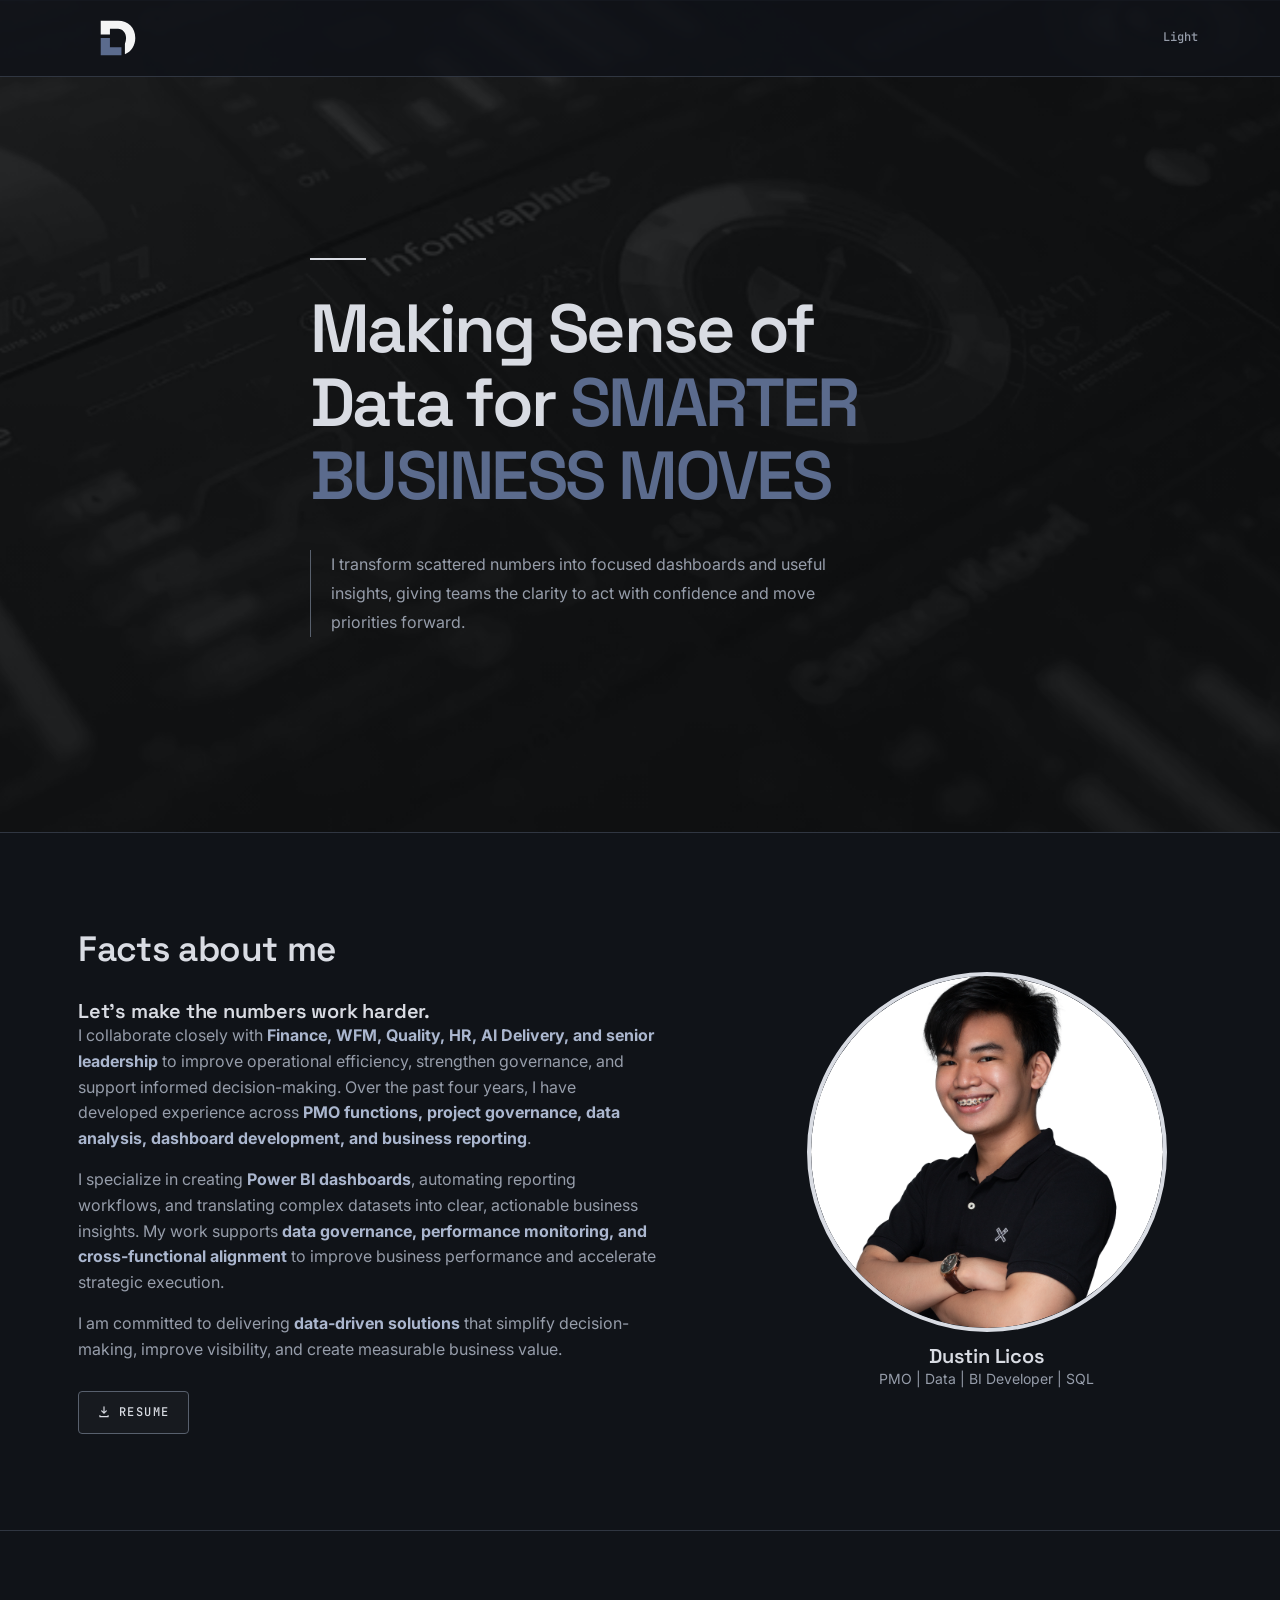
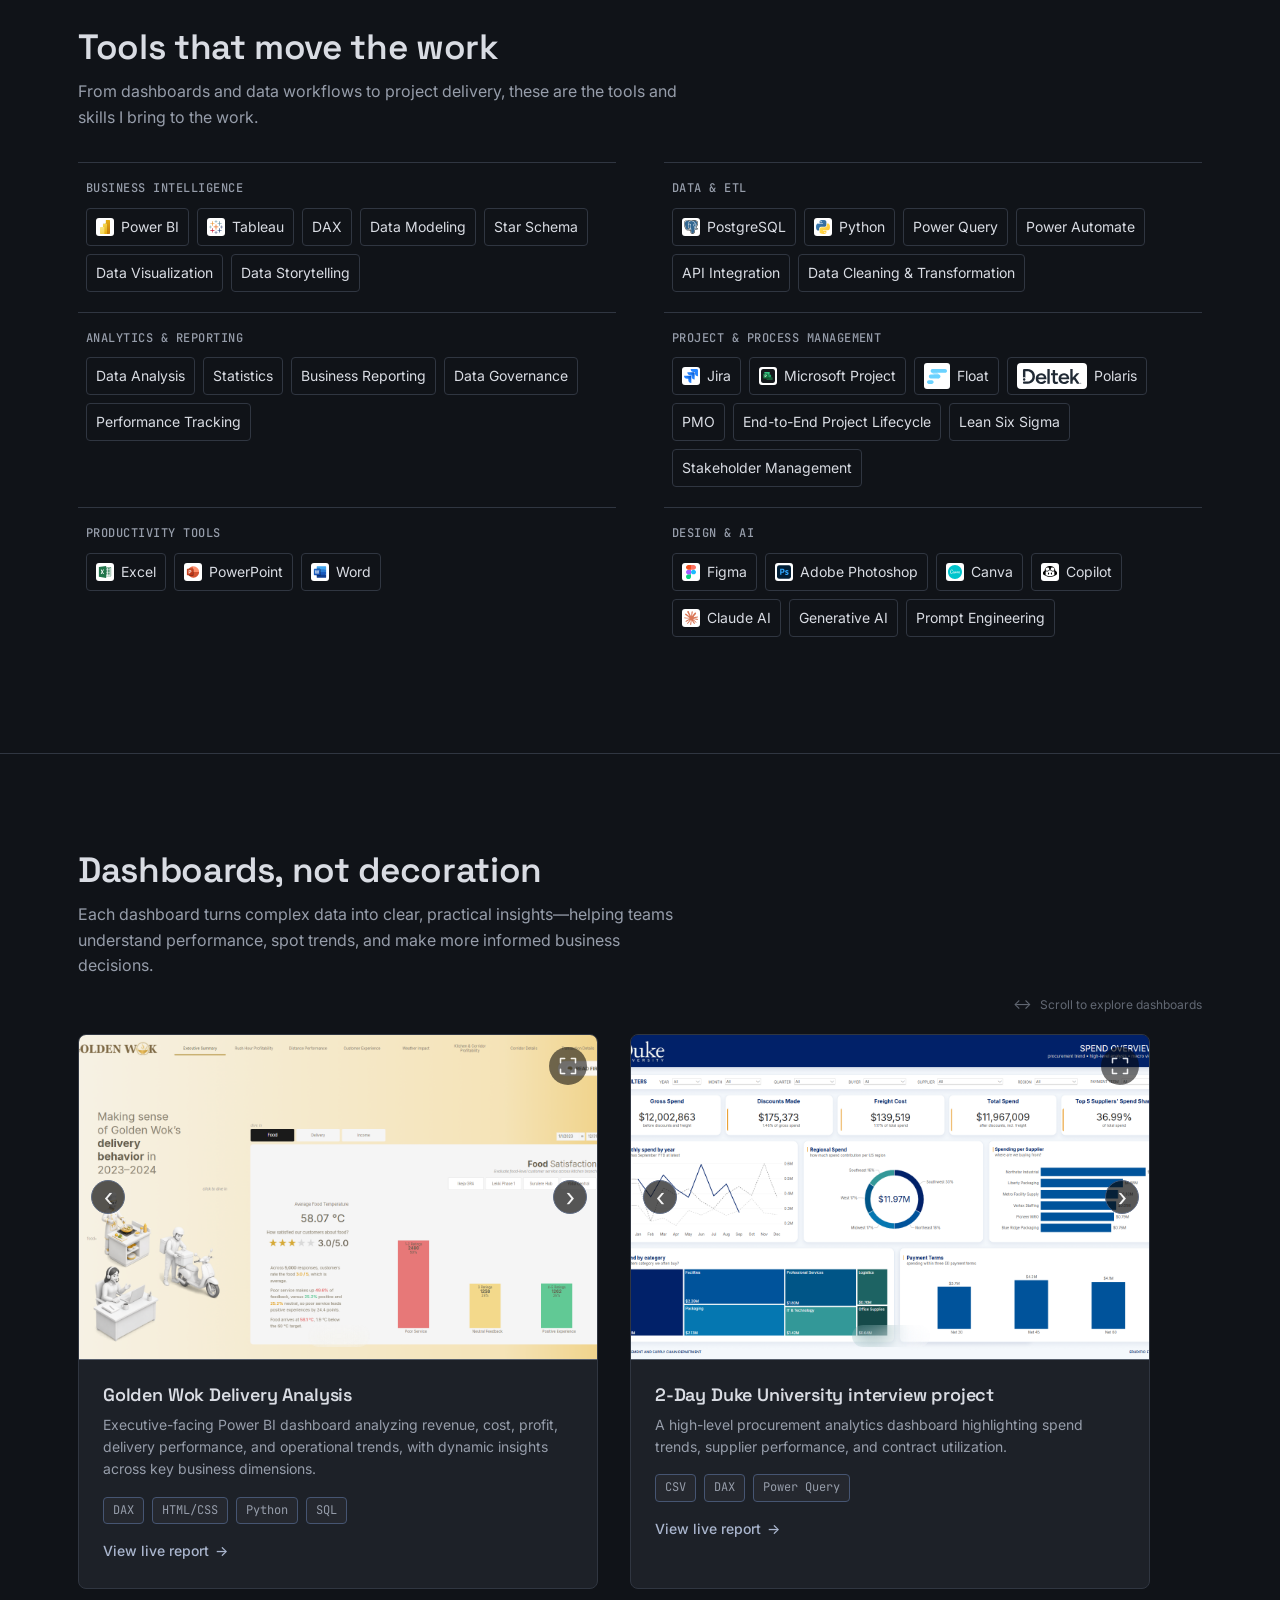
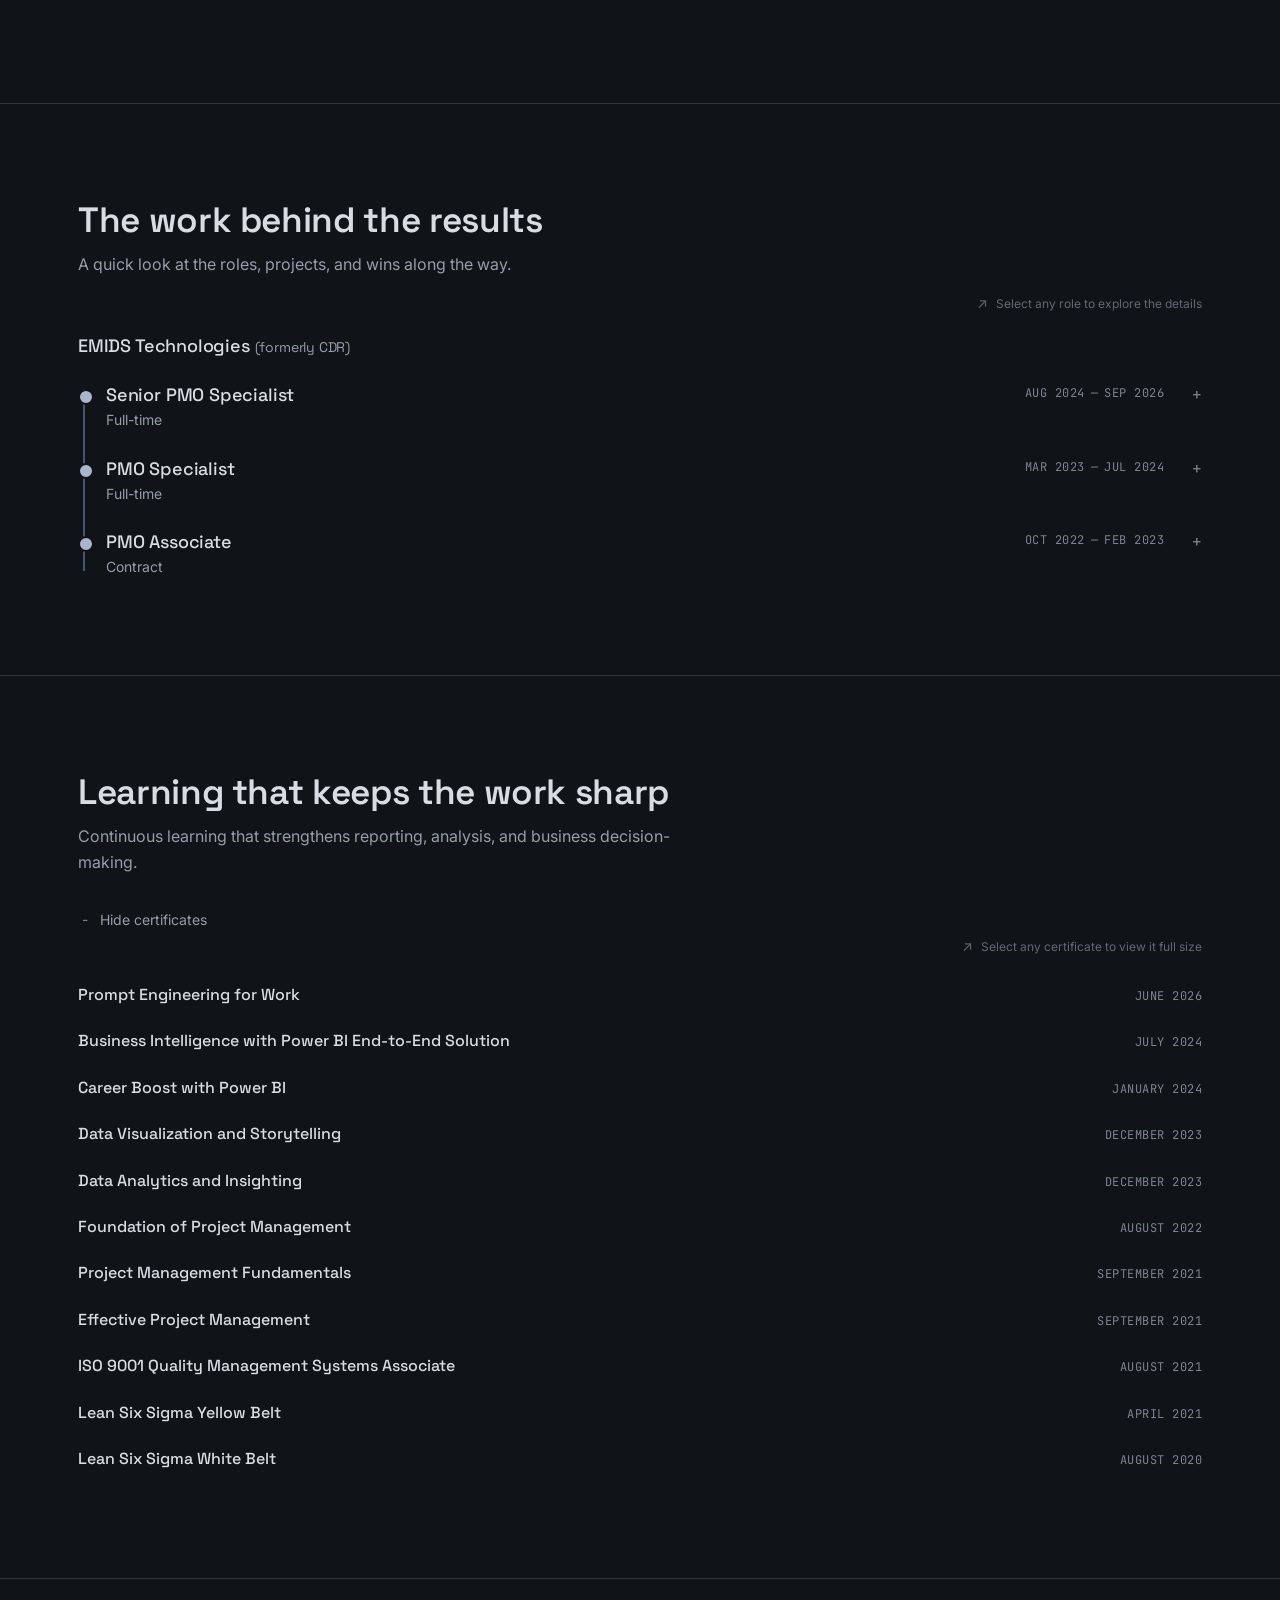
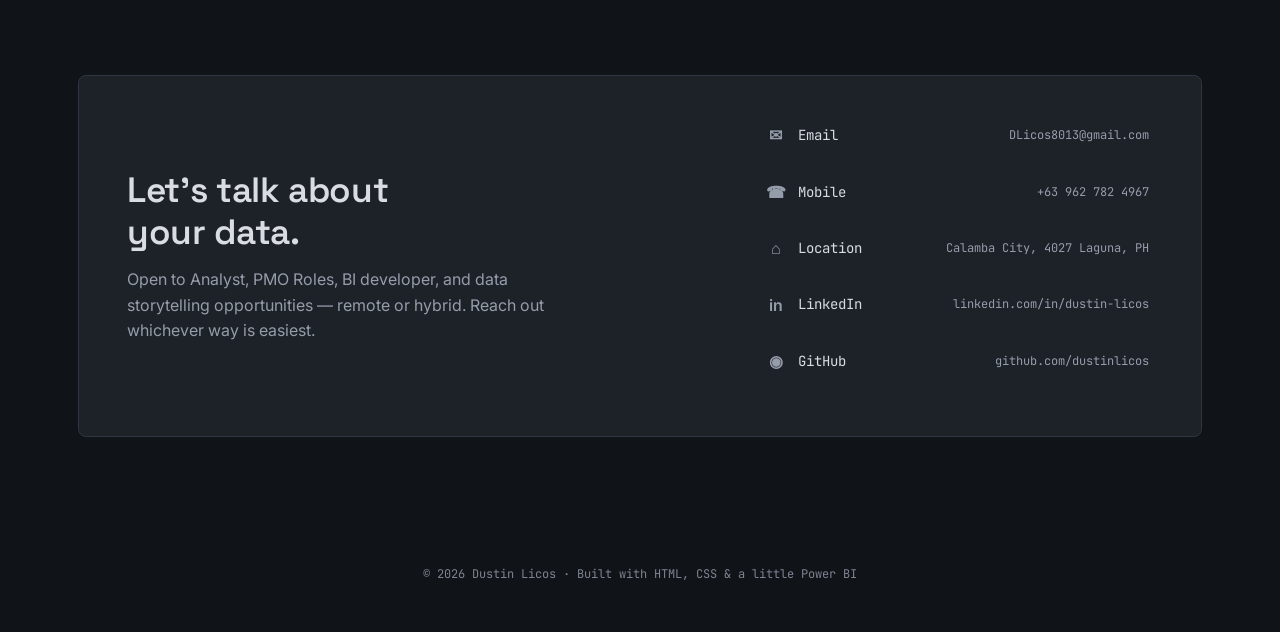
==== commit cac3b421: "added my name" ====
--- a/index.html
+++ b/index.html
@@ -311,6 +311,10 @@
           <span class="photo-fallback-initials">DL</span>
         </span>
       </span>
+      <div class="about-photo-caption">
+        <h3 class="hero-name-text">Dustin Licos</h3>
+        <p>PMO | Data | BI Developer | SQL</p>
+      </div>
     </div>
   </div>
 </section>
--- a/styles.css
+++ b/styles.css
@@ -602,11 +602,14 @@
   .about-copy .about-role{ color:var(--text); margin-top:22px; font-size:var(--type-sm); }
   .about-resume{ margin-top:28px; font-family:var(--mono); font-size:var(--type-xs); letter-spacing:.12em; }
   .resume-icon{ width:14px; height:14px; fill:none; stroke:currentColor; stroke-width:2; stroke-linecap:round; stroke-linejoin:round; }
-  .about-photo{ display:flex; justify-content:center; }
+  .about-photo{ display:flex; flex-direction:column; align-items:center; gap:var(--space-3); }
   .about-photo .hero-photo{
     width:min(360px, 100%); aspect-ratio:1; border:4px solid var(--text);
     border-radius:50%; overflow:hidden; background:var(--panel-2);
   }
+  .about-photo-caption{ text-align:center; }
+  .about-photo-caption .hero-name-text{ color:var(--text); font-size:var(--type-xl); }
+  .about-photo-caption p{ color:var(--text-dim); font-size:var(--type-sm); }
   .about-photo .hero-photo-frame,
   .about-photo .hero-photo-frame img,
   .about-photo .hero-photo-frame .photo-fallback-initials{ border-radius:50%; }
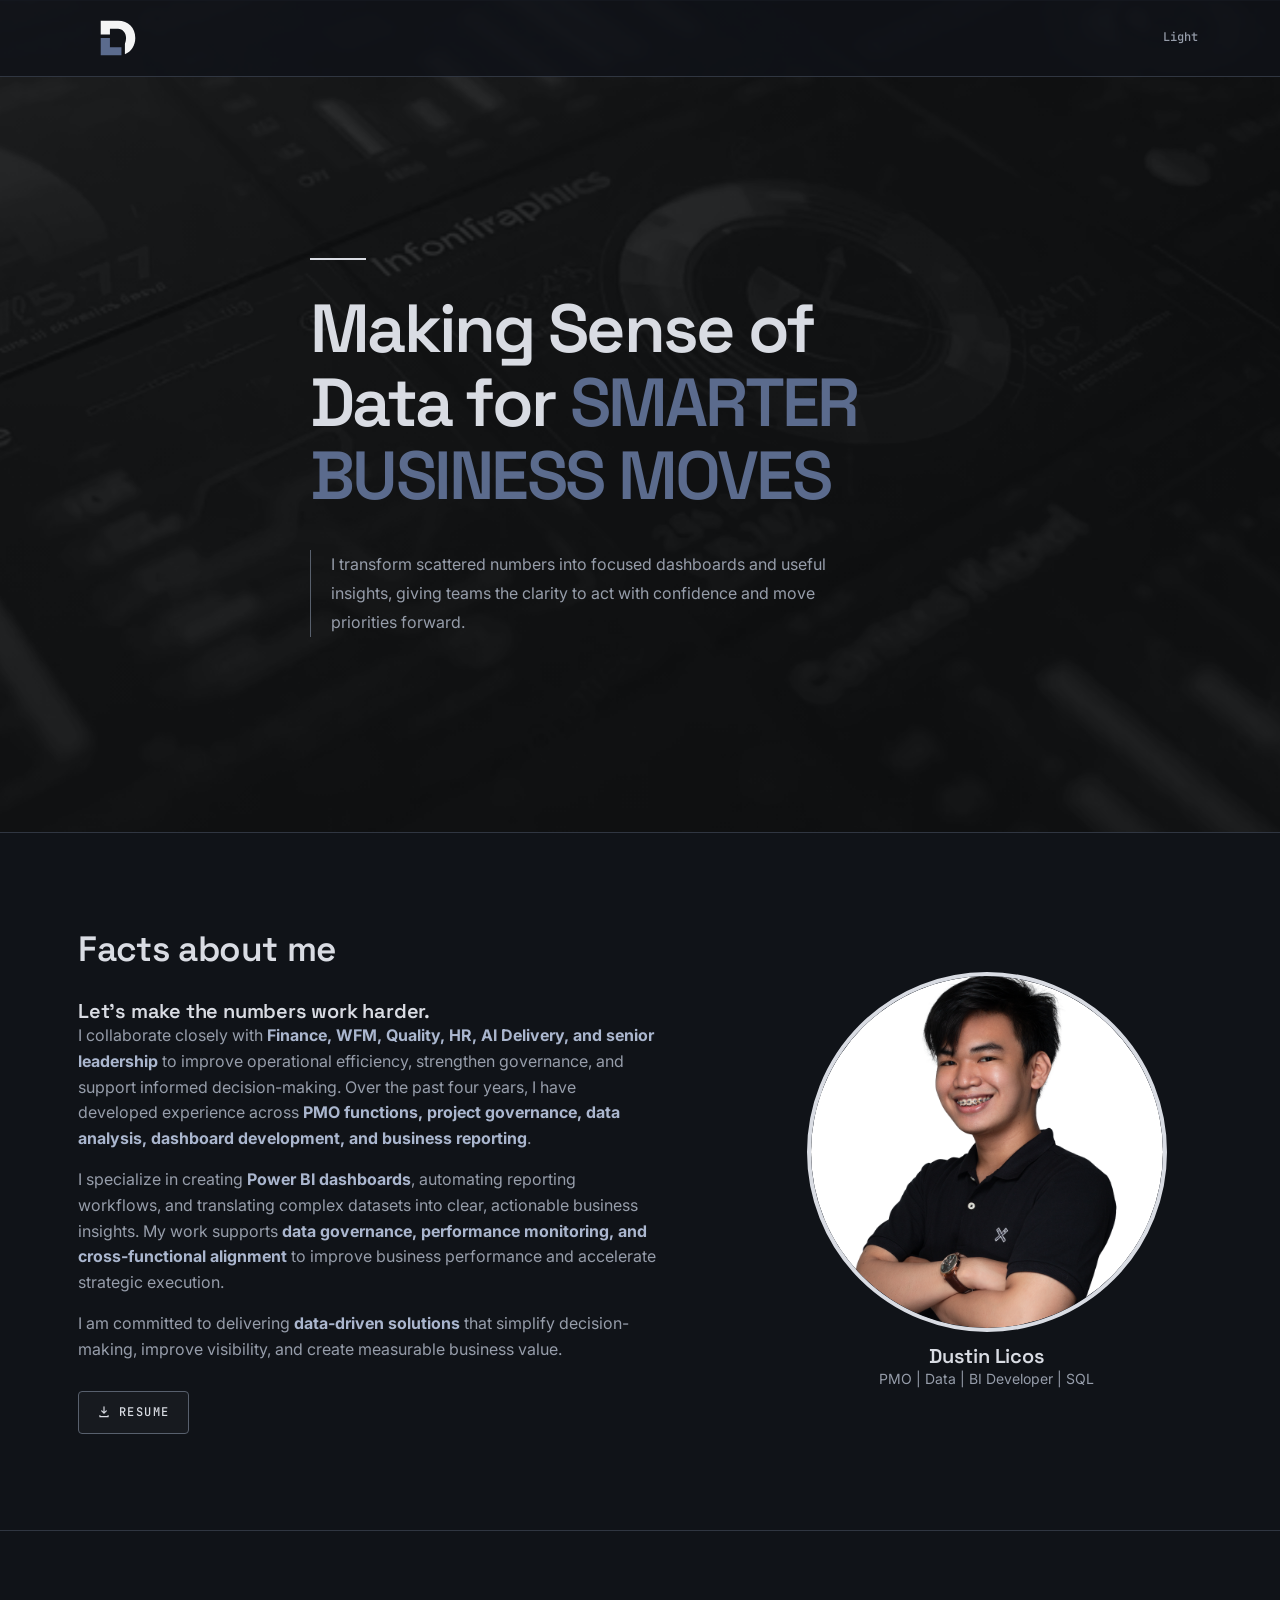
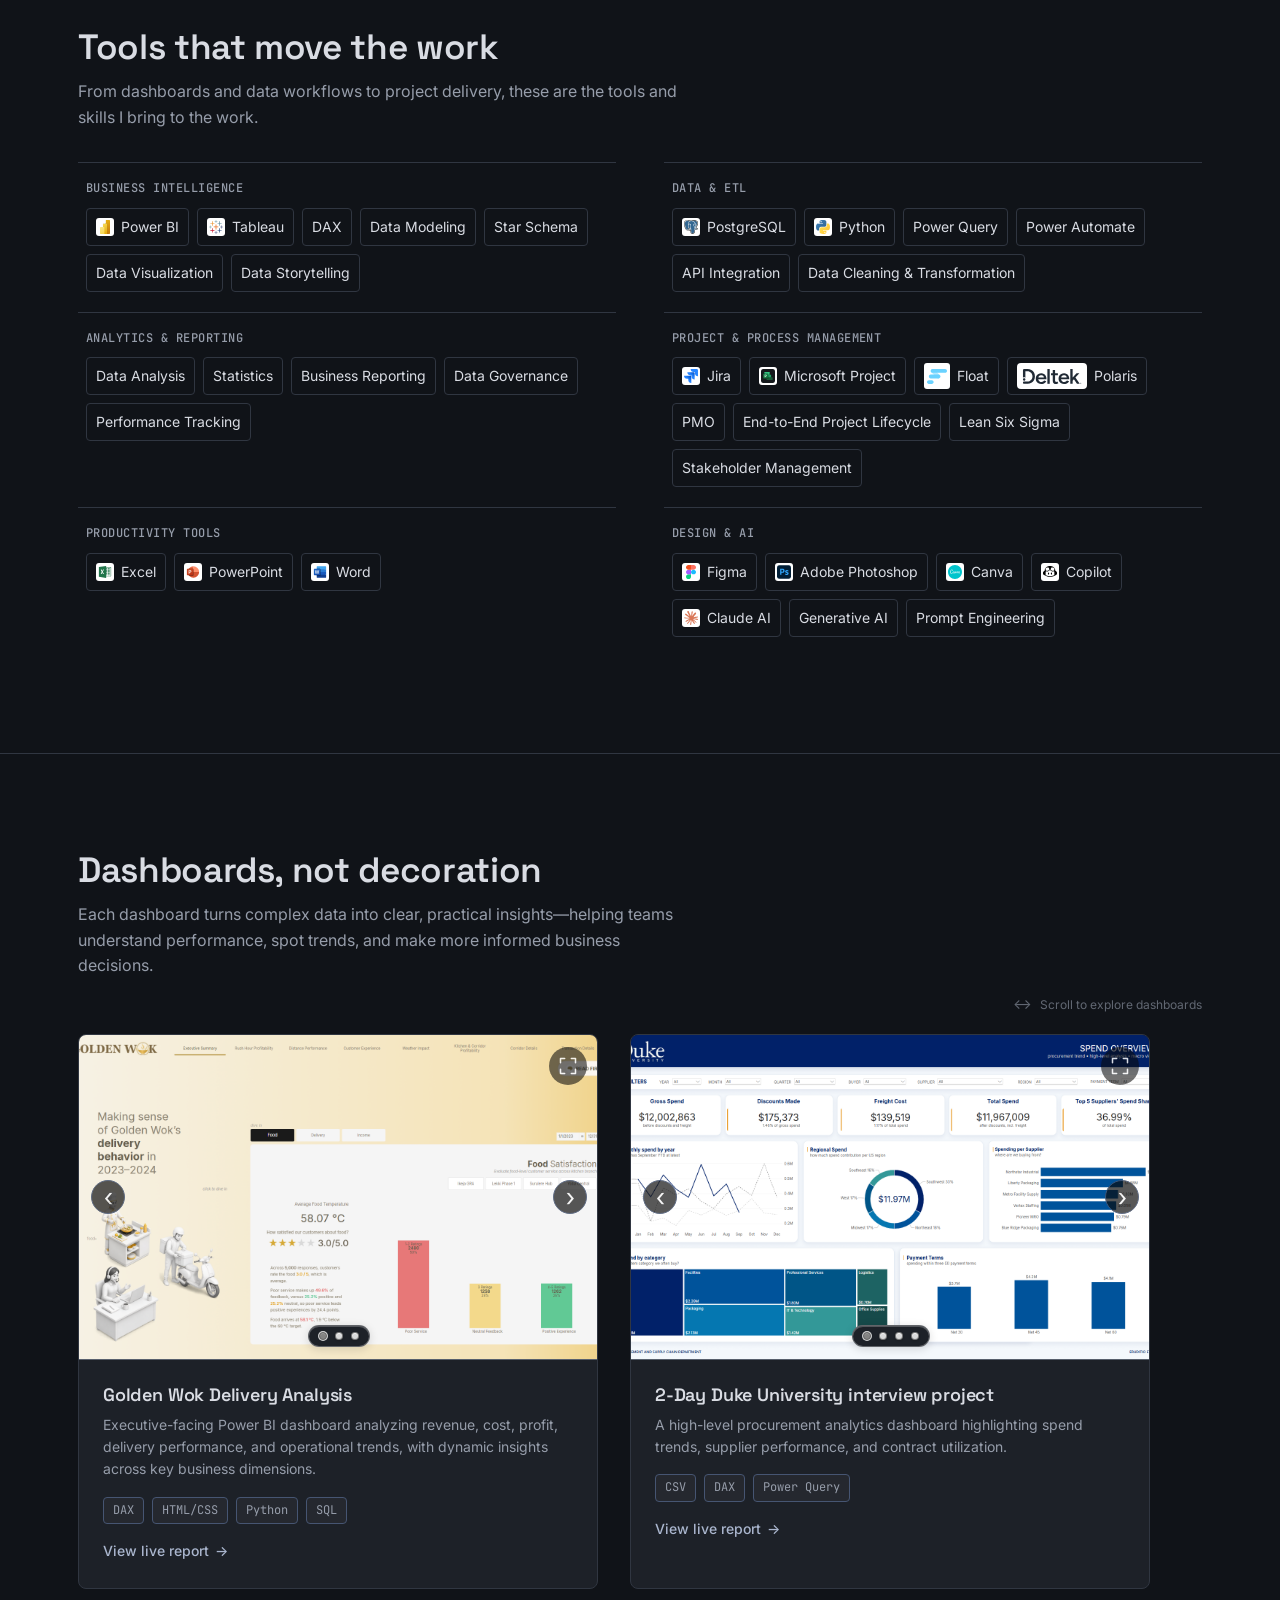
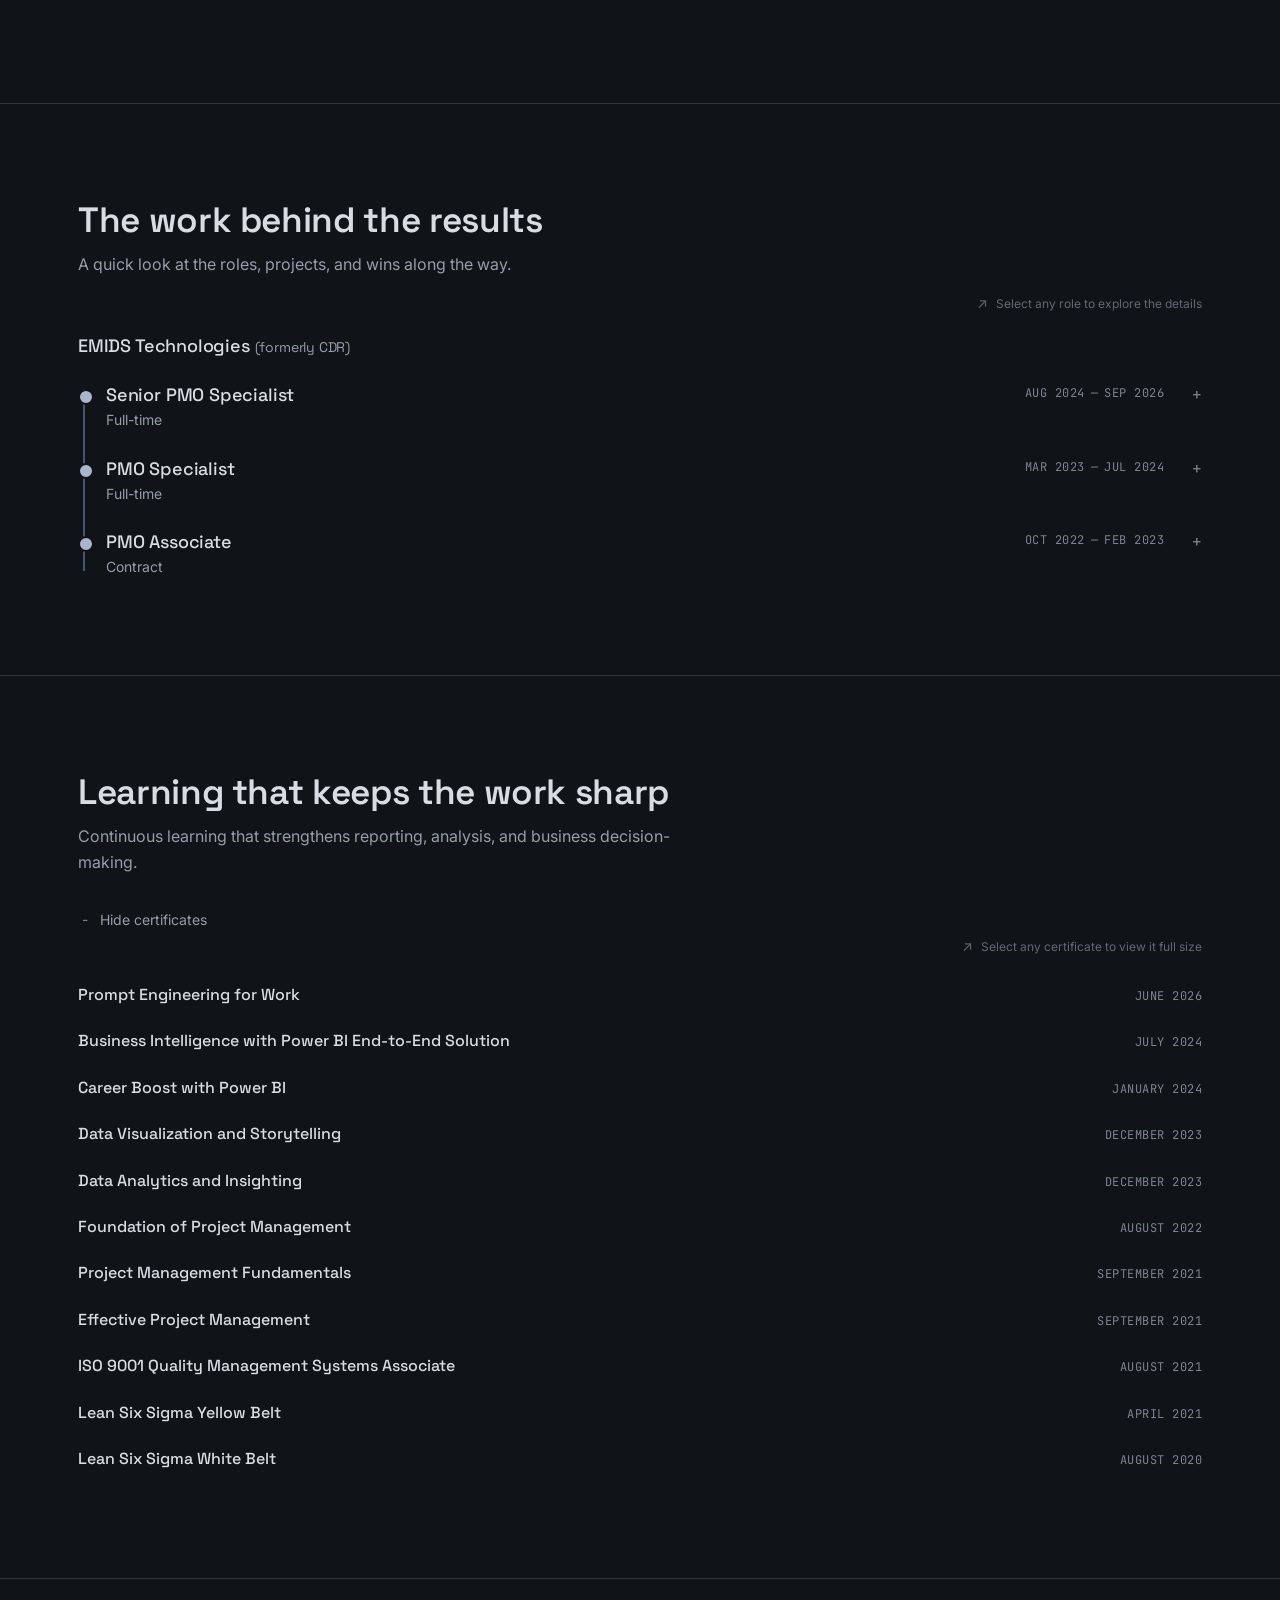
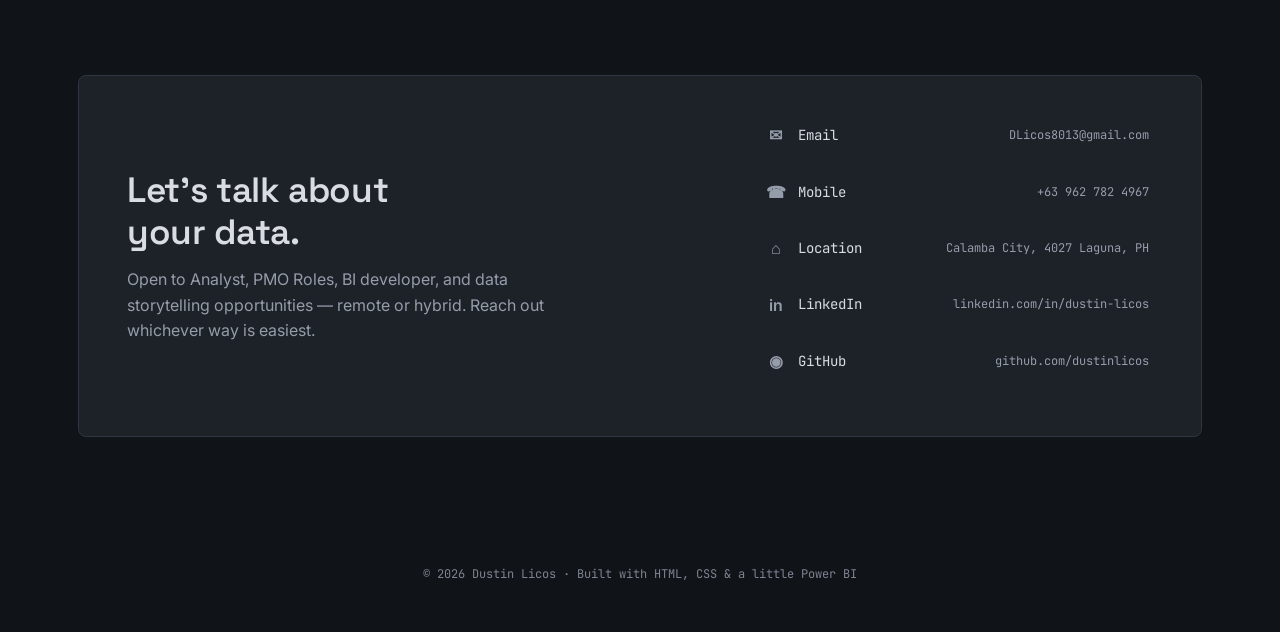
==== commit fd828225: "revised the tab name" ====
--- a/index.html
+++ b/index.html
@@ -3,7 +3,7 @@
 <head>
 <meta charset="UTF-8">
 <meta name="viewport" content="width=device-width, initial-scale=1.0">
-<title>Dustin Licos — Data & Power BI Portfolio</title>
+<title>Dustin Licos | Data Professional </title>
 <meta name="description" content="Data analytics portfolio — Power BI dashboards, tech stack, and case studies.">
 <link rel="icon" type="image/svg+xml" href="logo/favicon.svg">
 <link rel="preconnect" href="https://fonts.googleapis.com">
--- a/styles.css
+++ b/styles.css
@@ -944,4 +944,5 @@
     opacity:0; transform:translateY(22px);
     transition:opacity .7s cubic-bezier(.16,1,.3,1), transform .7s cubic-bezier(.16,1,.3,1);
   }
+  .projects .project-card.reveal{ transform:none; }
   .reveal.visible{ opacity:1; transform:translateY(0); }
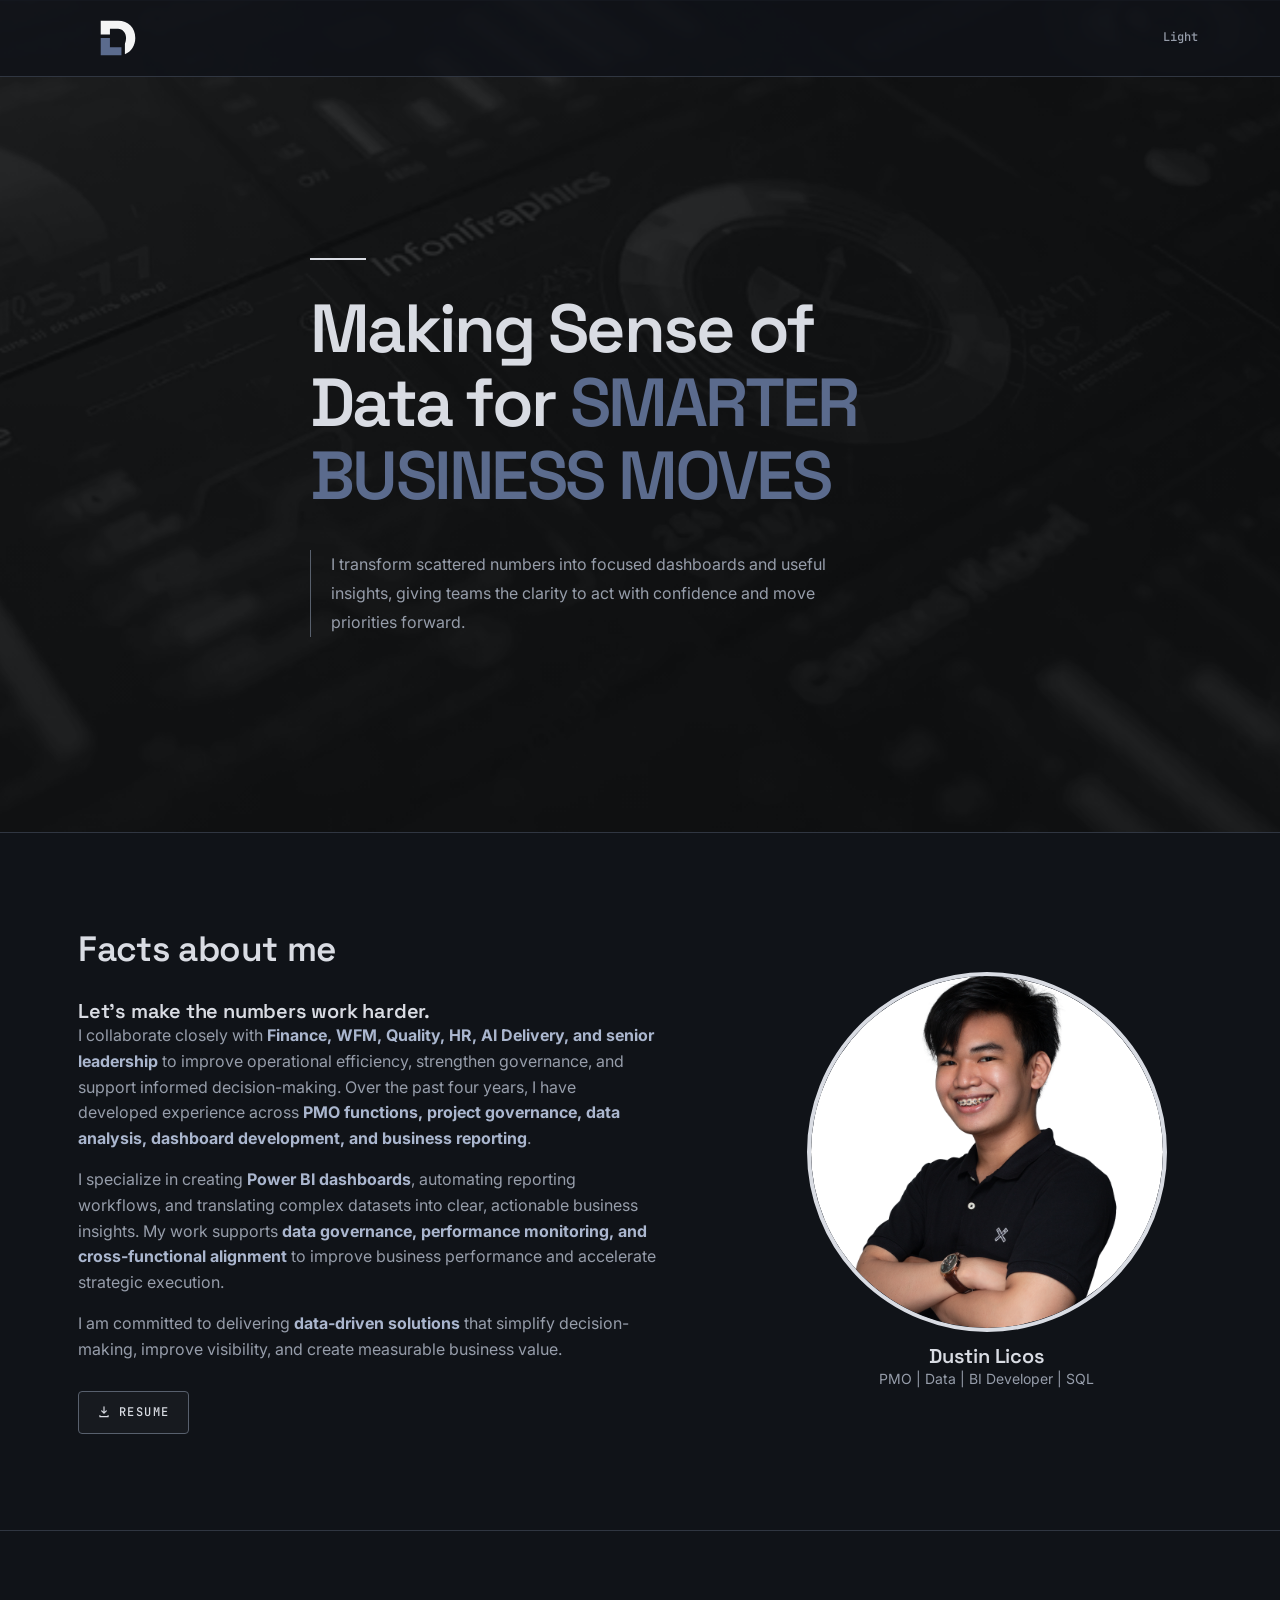
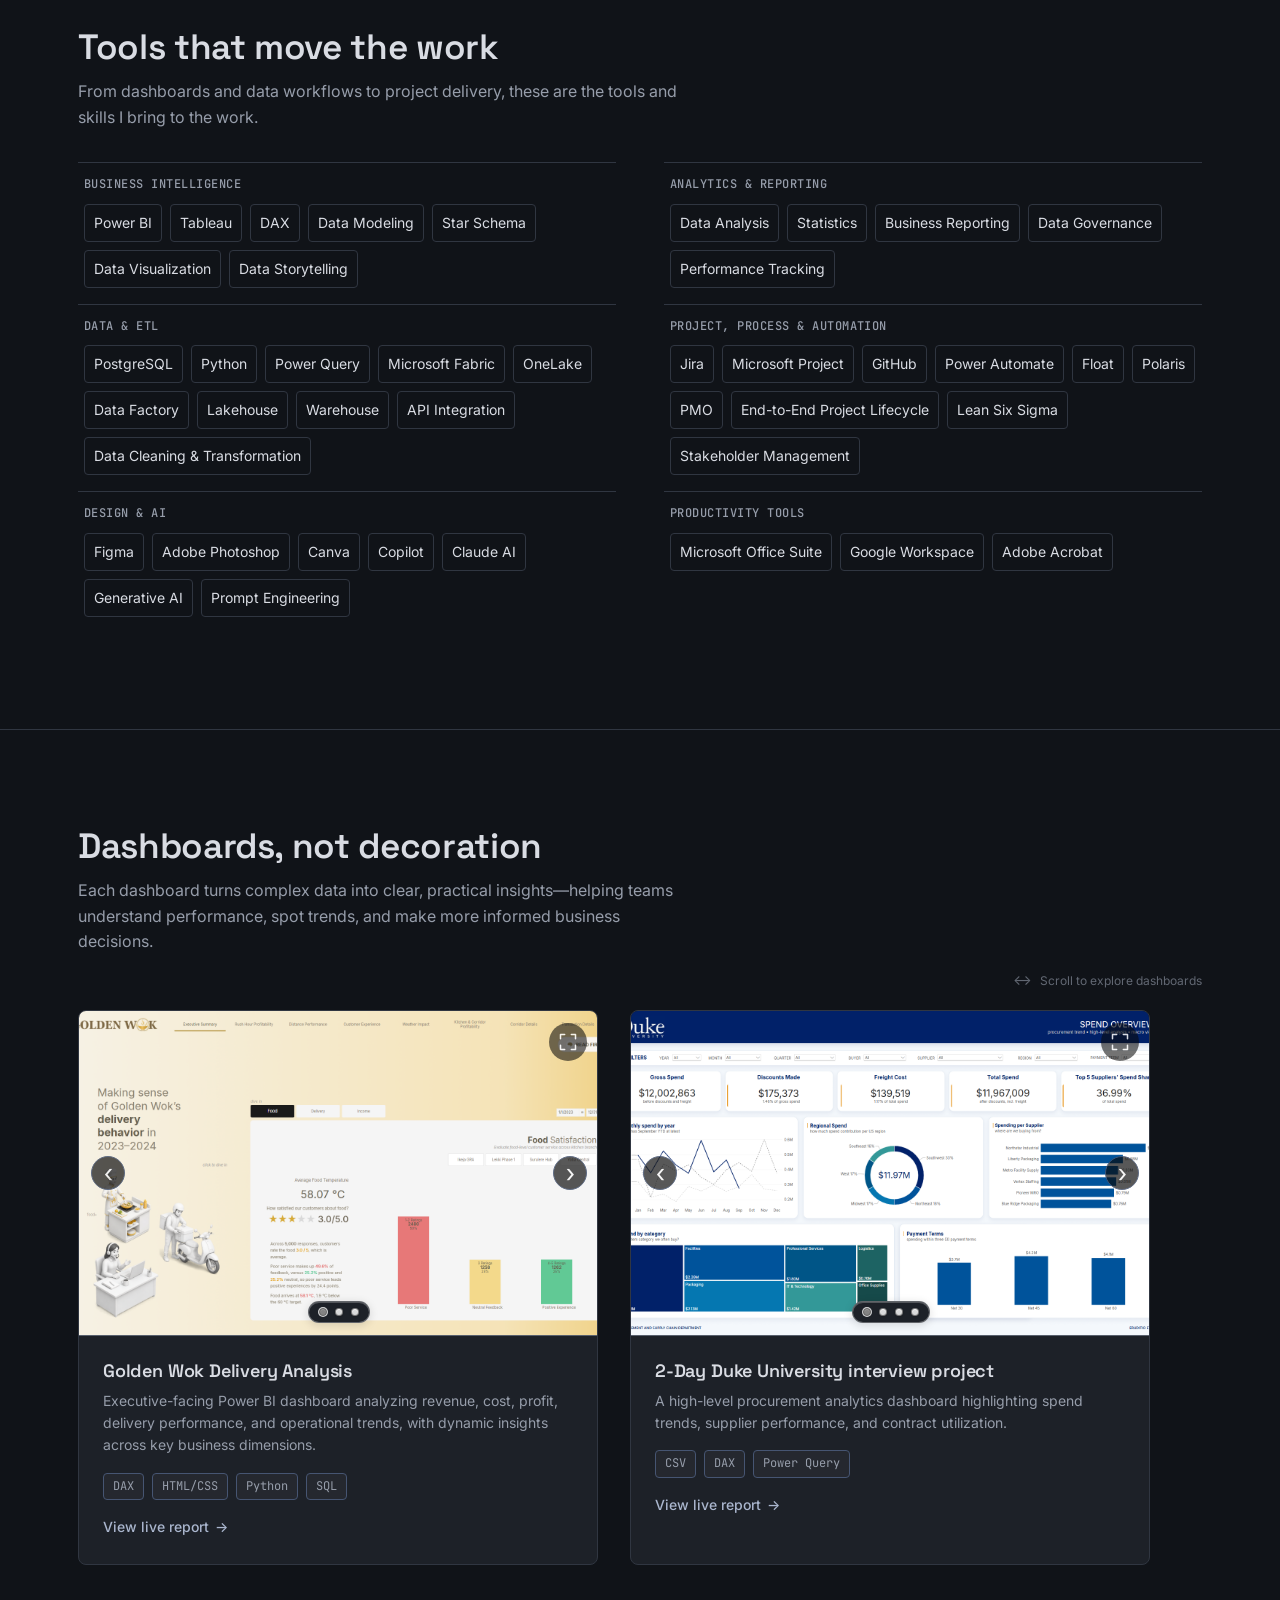
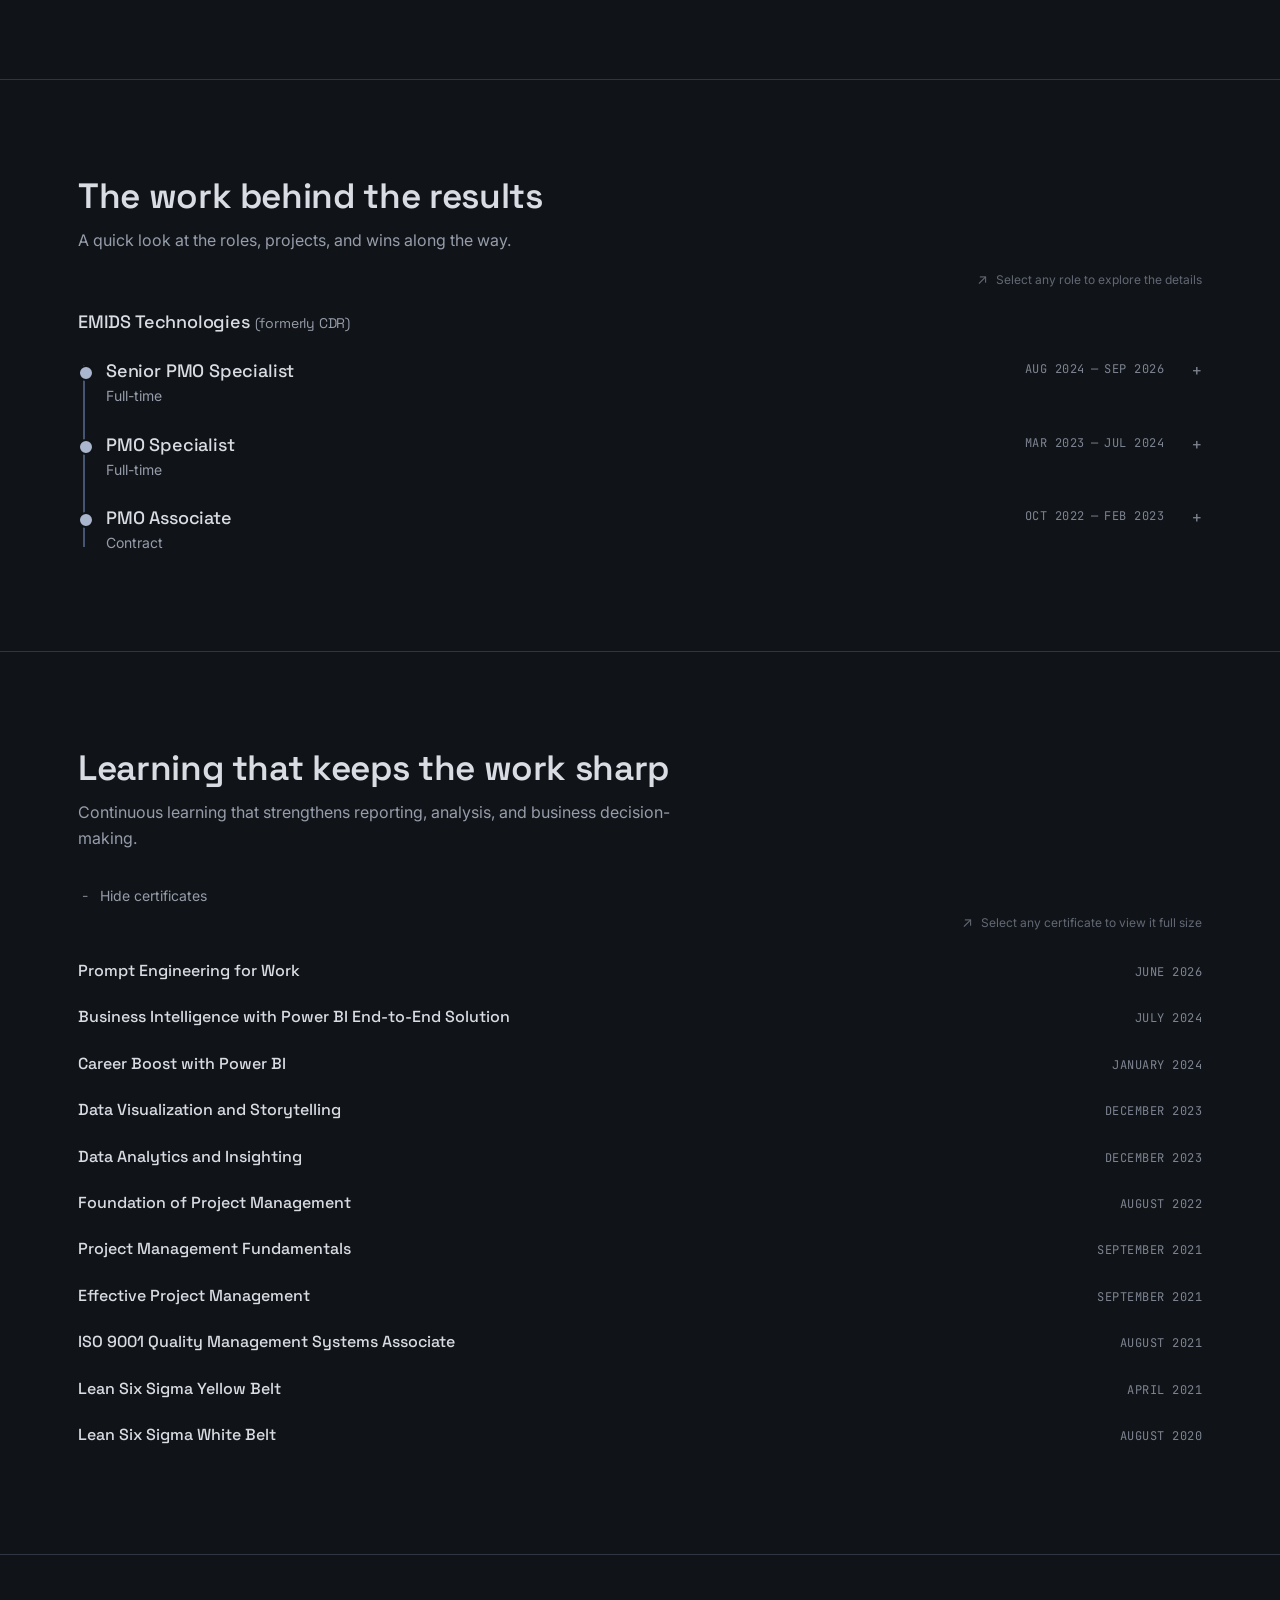
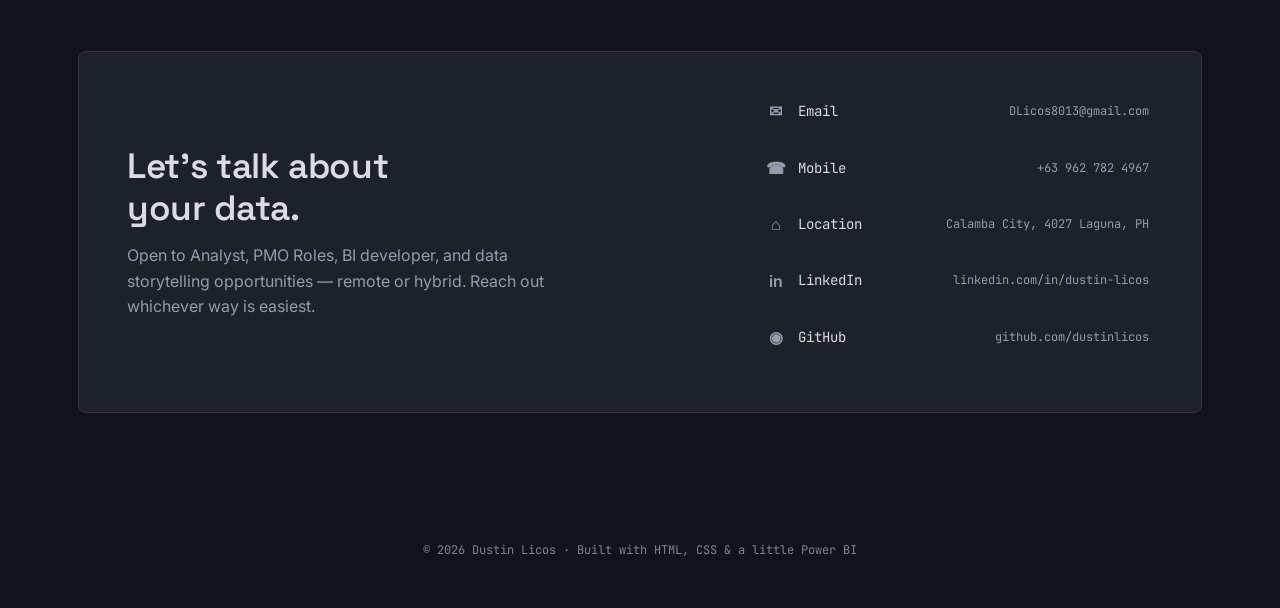
==== commit 4027a0db: "added tools" ====
--- a/index.html
+++ b/index.html
@@ -113,17 +113,9 @@
       <div class="tool-group">
         <h3>Business Intelligence</h3>
         <ul class="tool-skills">
-          <li><img class="tool-logo" src="tool-logos/power-bi.svg" alt="" aria-hidden="true">Power BI</li>
-          <li><img class="tool-logo" src="tool-logos/tableau.svg" alt="" aria-hidden="true">Tableau</li>
+          <li>Power BI</li>
+          <li>Tableau</li>
           <li>DAX</li><li>Data Modeling</li><li>Star Schema</li><li>Data Visualization</li><li>Data Storytelling</li>
-        </ul>
-      </div>
-      <div class="tool-group">
-        <h3>Data &amp; ETL</h3>
-        <ul class="tool-skills">
-          <li><img class="tool-logo" src="tool-logos/postgresql.svg" alt="" aria-hidden="true">PostgreSQL</li>
-          <li><img class="tool-logo" src="tool-logos/python.svg" alt="" aria-hidden="true">Python</li>
-          <li>Power Query</li><li>Power Automate</li><li>API Integration</li><li>Data Cleaning &amp; Transformation</li>
         </ul>
       </div>
       <div class="tool-group">
@@ -134,32 +126,43 @@
         </ul>
       </div>
       <div class="tool-group">
-        <h3>Project &amp; Process Management</h3>
+        <h3>Data &amp; ETL</h3>
         <ul class="tool-skills">
-          <li><img class="tool-logo" src="tool-logos/jira.svg" alt="" aria-hidden="true">Jira</li>
-          <li><img class="tool-logo" src="tool-logos/microsoft-project.svg" alt="" aria-hidden="true">Microsoft Project</li>
-          <li><img class="tool-logo tool-logo-mark tool-logo-float" src="tool-logos/float.svg" alt="" aria-hidden="true">Float</li>
-          <li><img class="tool-logo tool-logo-deltek" src="tool-logos/deltek.svg" alt="" aria-hidden="true">Polaris</li>
+          <li>PostgreSQL</li>
+          <li>Python</li>
+          <li>Power Query</li><li>Microsoft Fabric</li><li>OneLake</li>
+          <li>Data Factory</li><li>Lakehouse</li><li>Warehouse</li><li>API Integration</li><li>Data Cleaning &amp; Transformation</li>
+        </ul>
+      </div>
+      <div class="tool-group">
+        <h3>Project, Process &amp; Automation</h3>
+        <ul class="tool-skills">
+          <li>Jira</li>
+          <li>Microsoft Project</li>
+          <li>GitHub</li>
+          <li>Power Automate</li>
+          <li>Float</li>
+          <li>Polaris</li>
           <li>PMO</li><li>End-to-End Project Lifecycle</li><li>Lean Six Sigma</li><li>Stakeholder Management</li>
+        </ul>
+      </div>
+      <div class="tool-group">
+        <h3>Design &amp; AI</h3>
+        <ul class="tool-skills">
+          <li>Figma</li>
+          <li>Adobe Photoshop</li>
+          <li>Canva</li>
+          <li>Copilot</li>
+          <li>Claude AI</li>
+          <li>Generative AI</li><li>Prompt Engineering</li>
         </ul>
       </div>
       <div class="tool-group">
         <h3>Productivity Tools</h3>
         <ul class="tool-skills">
-          <li><img class="tool-logo" src="tool-logos/excel.svg" alt="" aria-hidden="true">Excel</li>
-          <li><img class="tool-logo" src="tool-logos/microsoft-powerpoint.svg" alt="" aria-hidden="true">PowerPoint</li>
-          <li><img class="tool-logo" src="tool-logos/microsoft-word.svg" alt="" aria-hidden="true">Word</li>
-        </ul>
-      </div>
-      <div class="tool-group">
-        <h3>Design &amp; AI</h3>
-        <ul class="tool-skills">
-          <li><img class="tool-logo" src="tool-logos/figma.svg" alt="" aria-hidden="true">Figma</li>
-          <li><img class="tool-logo" src="tool-logos/adobe-photoshop.svg" alt="" aria-hidden="true">Adobe Photoshop</li>
-          <li><img class="tool-logo" src="tool-logos/canva.svg" alt="" aria-hidden="true">Canva</li>
-          <li><img class="tool-logo" src="tool-logos/copilot.svg" alt="" aria-hidden="true">Copilot</li>
-          <li><img class="tool-logo" src="tool-logos/claude.svg" alt="" aria-hidden="true">Claude AI</li>
-          <li>Generative AI</li><li>Prompt Engineering</li>
+          <li>Microsoft Office Suite</li>
+          <li>Google Workspace</li>
+          <li>Adobe Acrobat</li>
         </ul>
       </div>
     </div>
--- a/styles.css
+++ b/styles.css
@@ -446,7 +446,7 @@
     display:grid; grid-template-columns:repeat(2, minmax(0, 1fr)); gap:0 var(--space-7);
   }
   .tool-group{
-    min-width:0; padding:18px 8px 20px;
+    min-width:0; padding:14px 6px 16px;
     border-top:1px solid var(--line-soft);
   }
   .tool-group h3{
@@ -460,26 +460,6 @@
     display:inline-flex; align-items:center; gap:7px; height:38px; padding:5px 9px;
     border:1px solid var(--line-soft); border-radius:4px;
     color:var(--text); font-size:var(--type-sm); line-height:1.3;
-  }
-  .tool-logo{
-    width:18px; height:18px; flex:none; object-fit:contain;
-    padding:2px; border-radius:3px; background:#fff;
-  }
-  .tool-logo-wide{
-    width:54px; height:22px; padding:0;
-    border-radius:0; background:transparent;
-  }
-  .tool-logo-mark{
-    width:26px; height:22px; padding:0;
-    border-radius:0; background:transparent;
-  }
-  .tool-logo-float{
-    height:26px; padding:3px;
-    border-radius:3px; background:#fff;
-  }
-  .tool-logo-deltek{
-    width:70px; height:26px; padding:4px 5px;
-    border-radius:4px; background:#fff;
   }
   @media (max-width:760px){
     .tool-groups{ grid-template-columns:1fr; }
